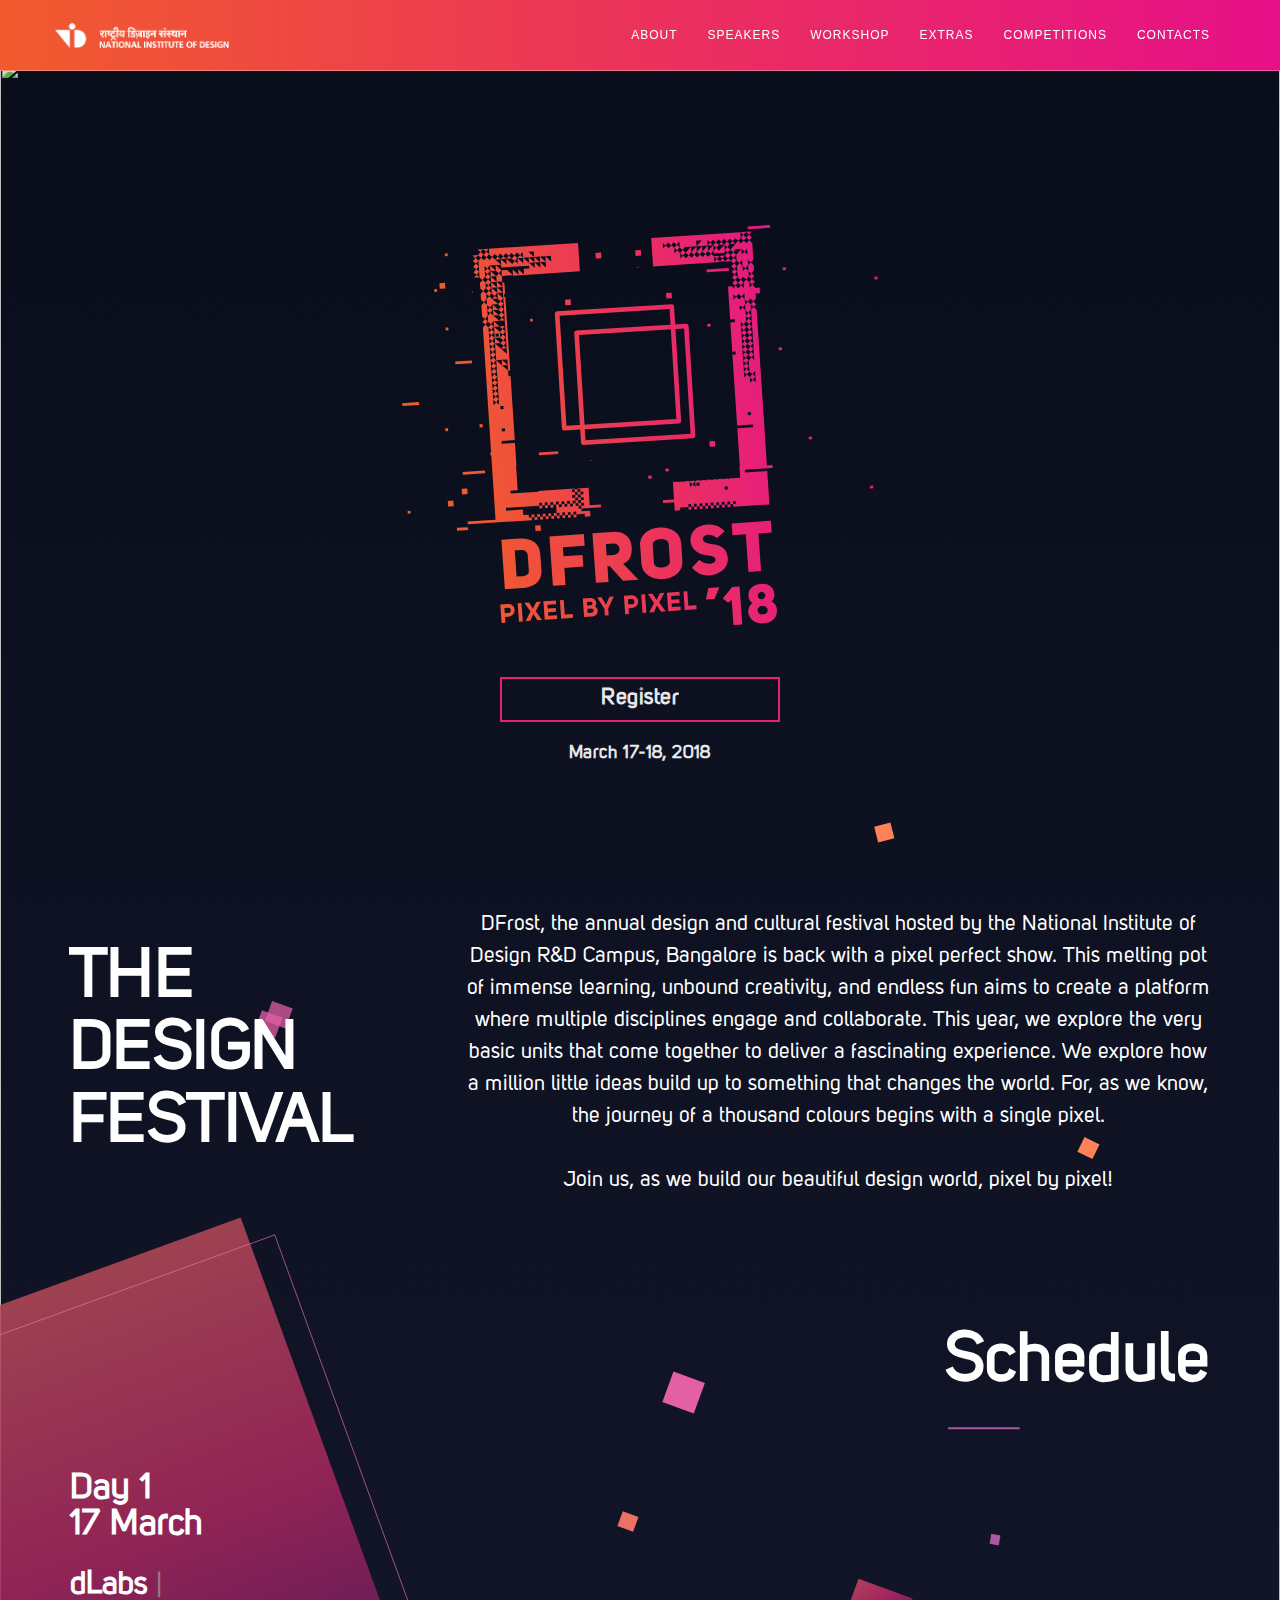
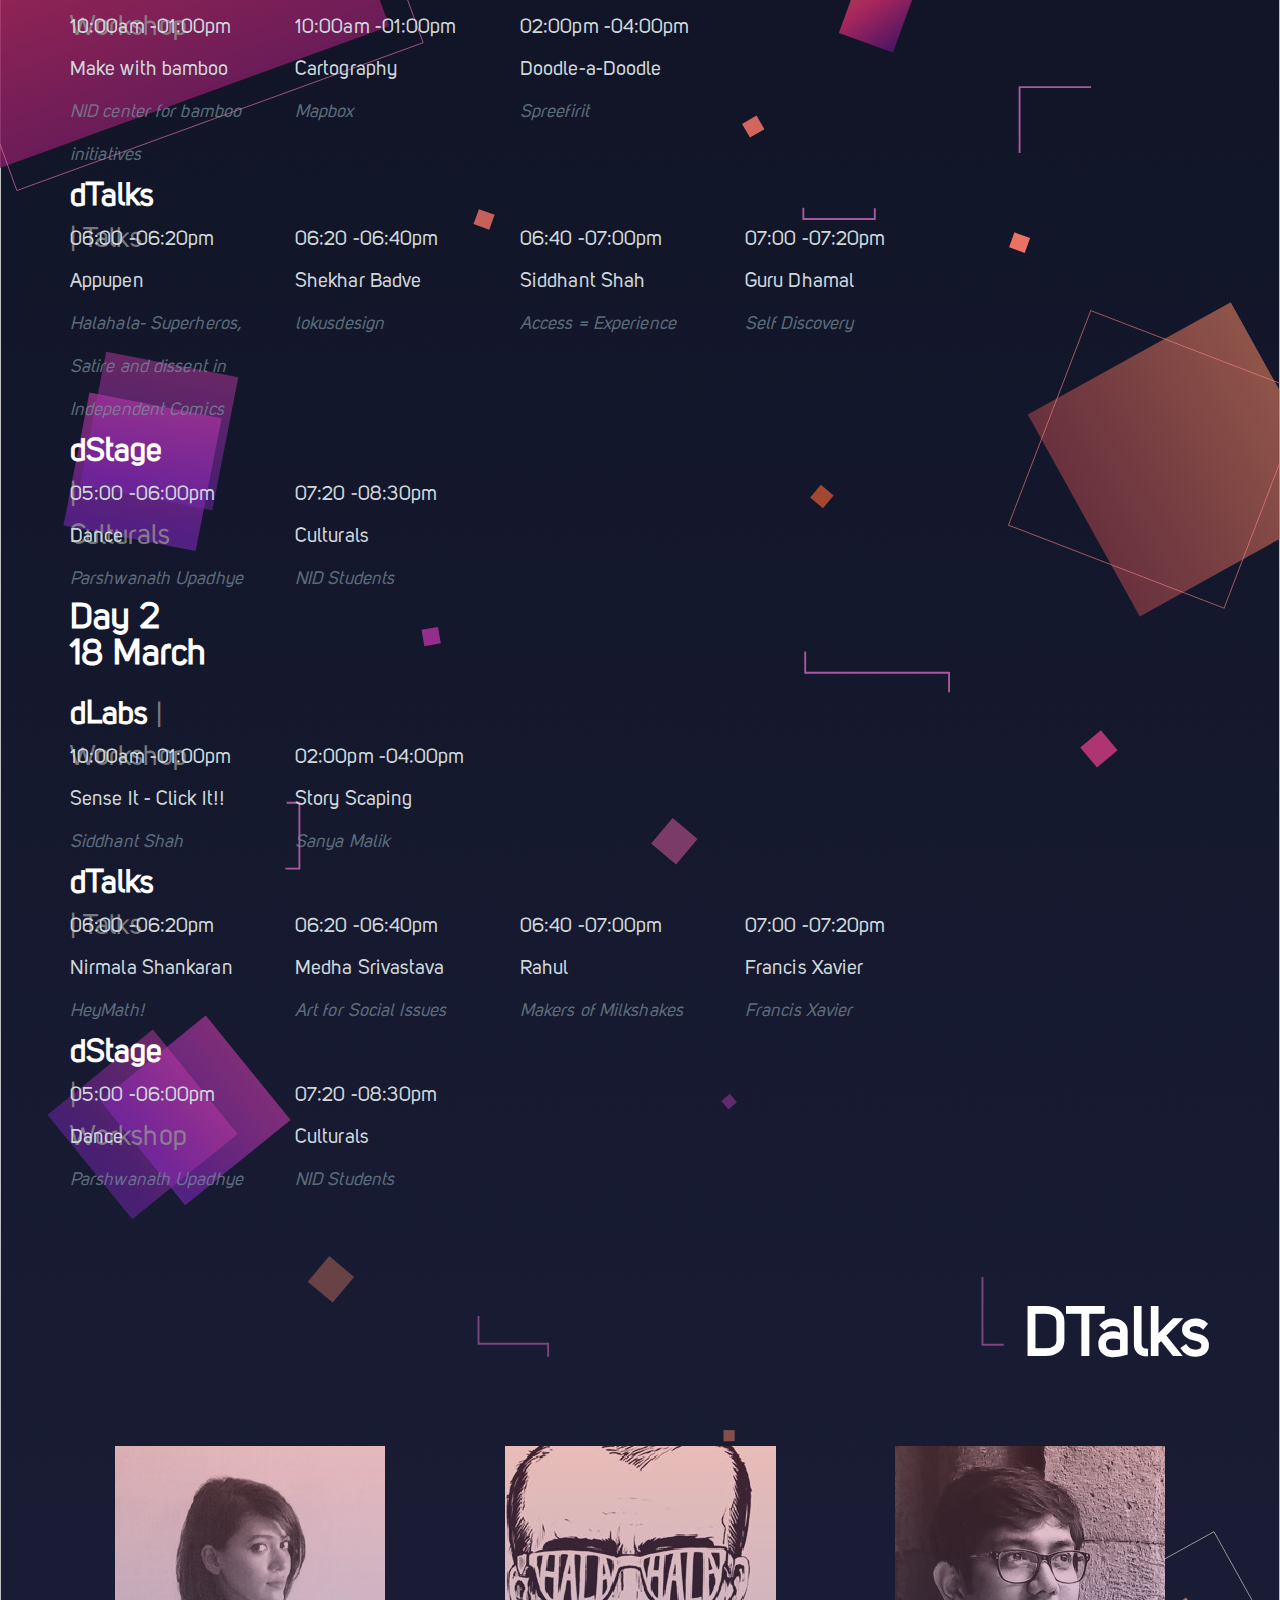
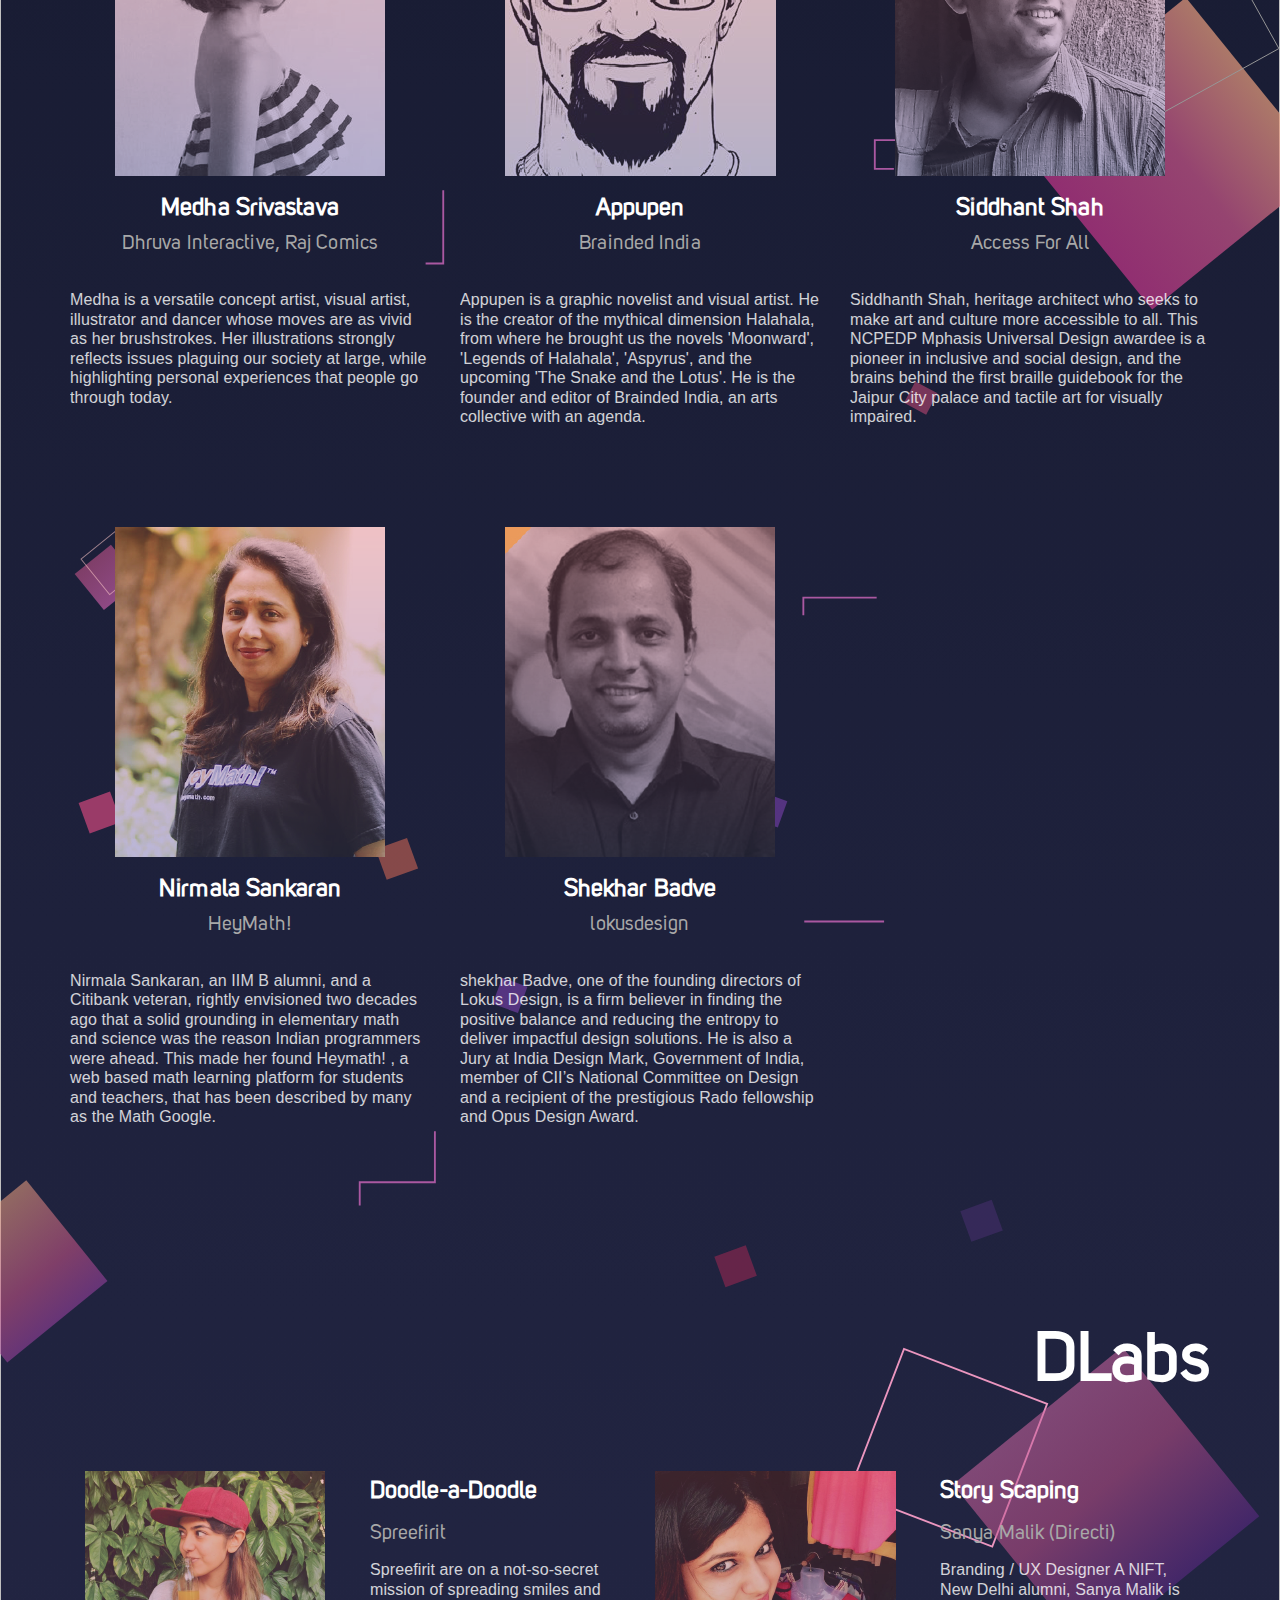
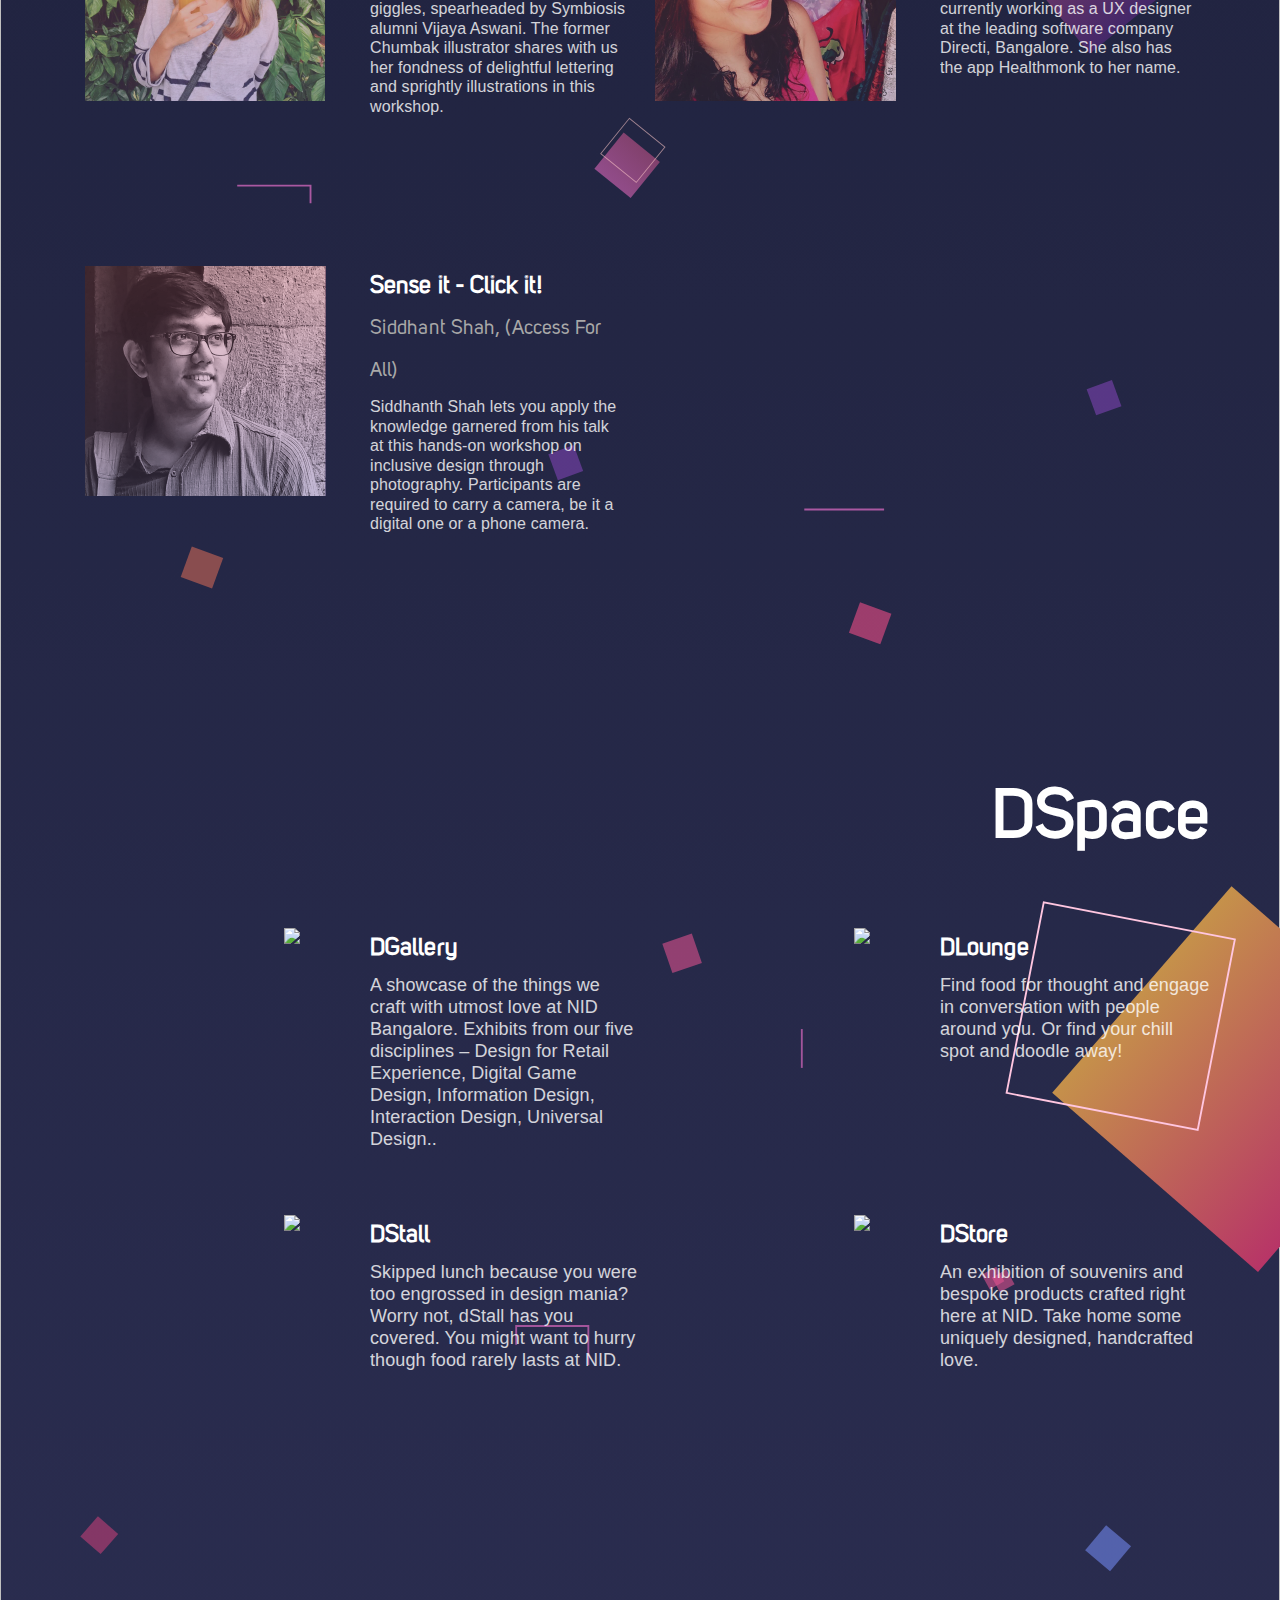
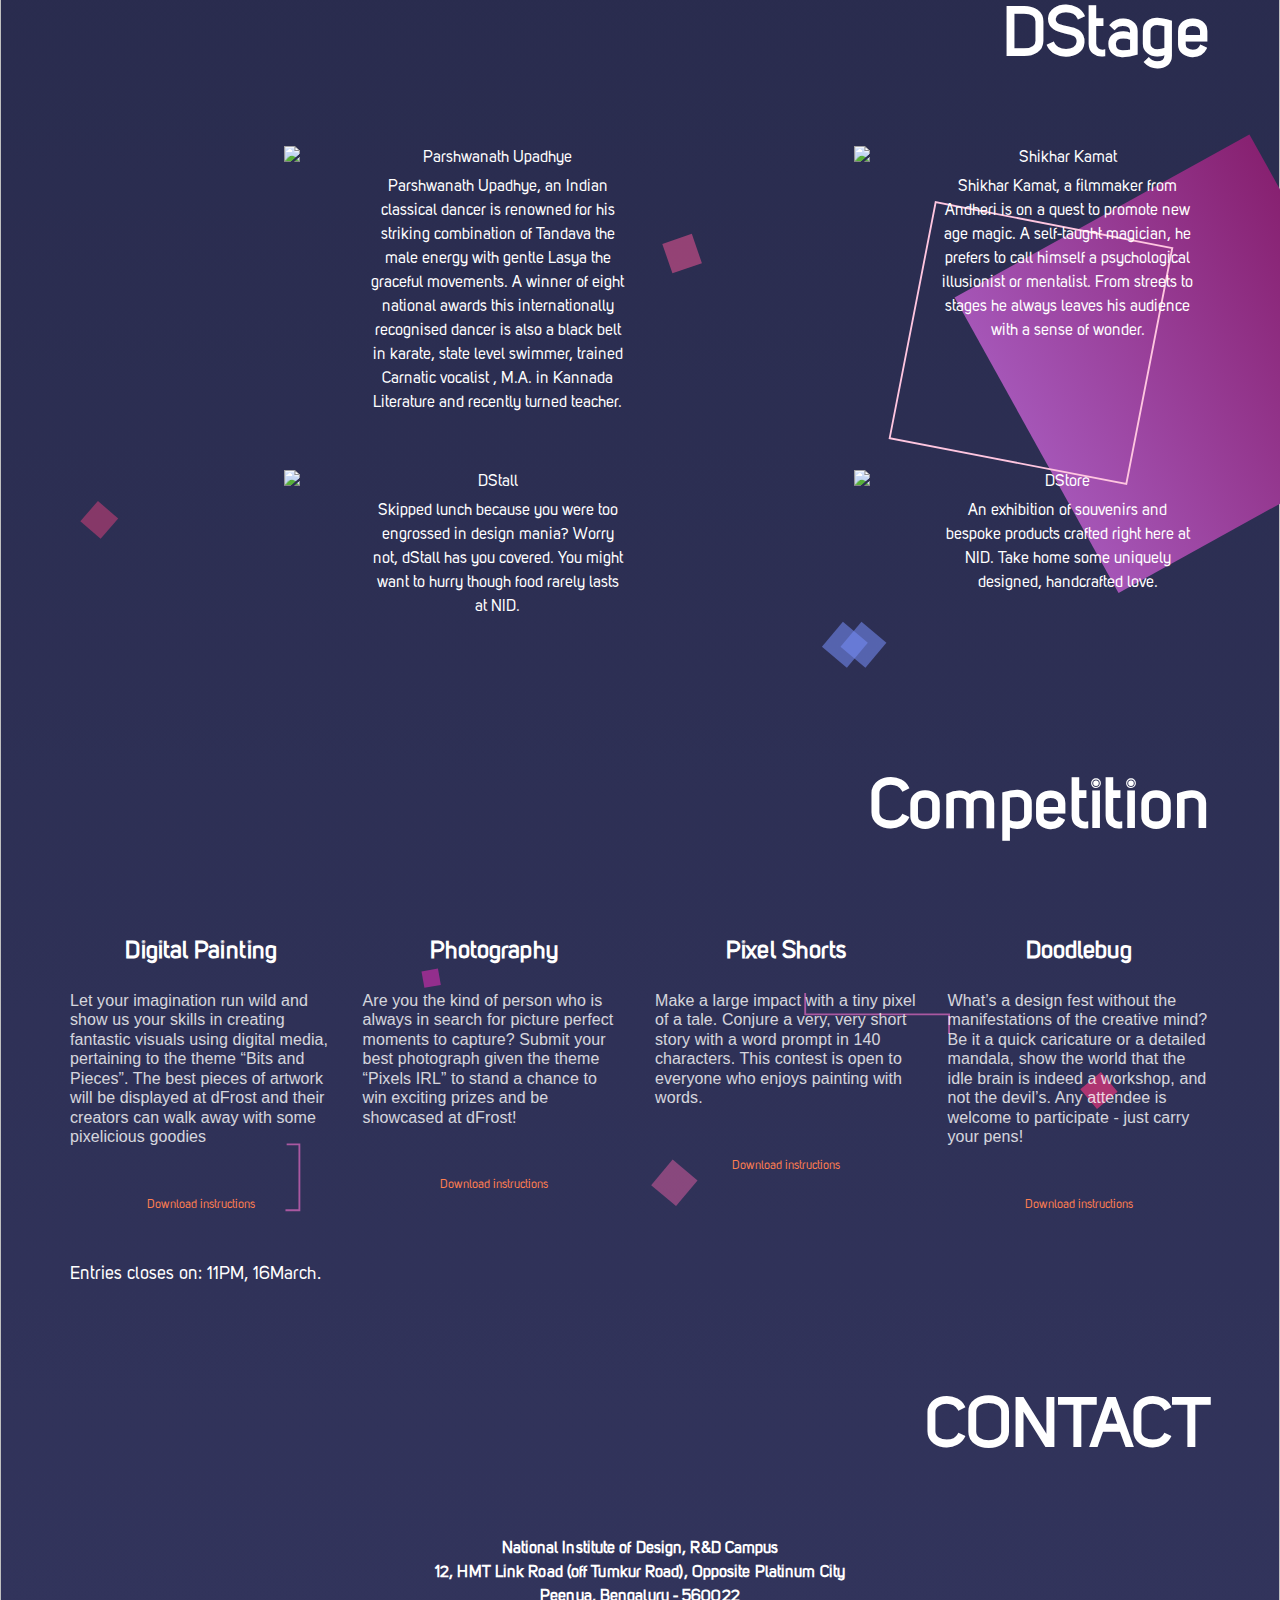
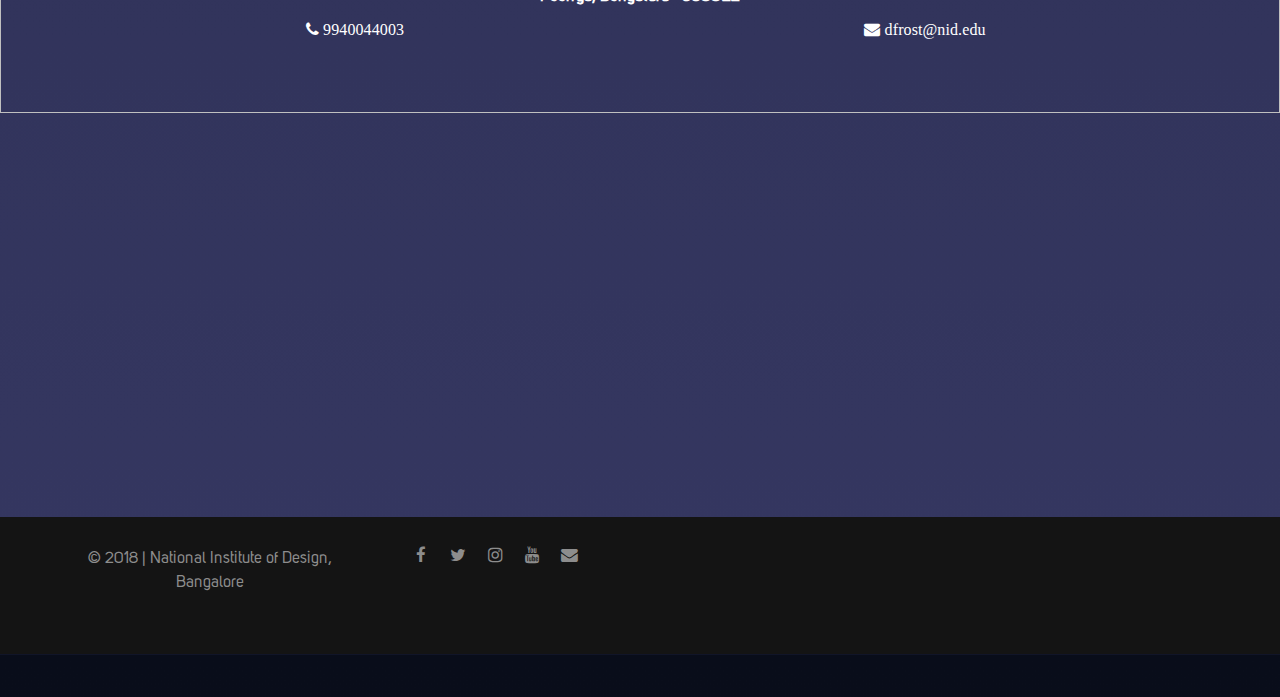
==== index.html @ 47da0a33 "chanch-6:39" ====
<!DOCTYPE html>
<html lang="en">
<head>
    <link rel="icon" type="image/ico" href="img/logo/favicon_dfrost.png">
  <title>NID Dfrost | March 17-18, 2018</title>
  <meta charset="utf-8">
  <meta name="viewport" content="width=device-width, initial-scale=1">
  <link rel="stylesheet" href="https://maxcdn.bootstrapcdn.com/bootstrap/3.3.7/css/bootstrap.min.css">
  <link rel="stylesheet" href="https://cdnjs.cloudflare.com/ajax/libs/font-awesome/4.7.0/css/font-awesome.min.css">
  <link href='https://api.tiles.mapbox.com/mapbox-gl-js/v0.43.0/mapbox-gl.css' rel='stylesheet' />
  
  <link href="css/main.css" rel="stylesheet">
	

</head>

<body id="page-top">
    
    
<img src="img/logo/bg_grid.png" class="bg-grid" >
    <img src="img/logo/bg-elements.svg" class="bg-elements" >

<nav id="mainNav" class="navbar navbar-default navbar-fixed-top navbar-shrink">
        <div class="container">
            <!-- Brand and toggle get grouped for better mobile display -->
            <div class="navbar-header page-scroll">
                <button type="button" class="navbar-toggle" data-toggle="collapse" data-target="#bs-example-navbar-collapse-1">
                    <span class="sr-only">Toggle navigation</span>
                    <span class="icon-bar"></span>
                    <span class="icon-bar"></span>
                    <span class="icon-bar"></span>
                </button>
                <a class="navbar-brand page-scroll" href="#page-top"></a>
            </div>

            <!-- Collect the nav links, forms, and other content for toggling -->
            <div class="collapse navbar-collapse" id="bs-example-navbar-collapse-1">
                <ul class="nav navbar-nav navbar-right">
                    <li class="hidden active">
                        <a href="#page-top"></a>
                    </li>
                    <li class="">
                        <a class="page-scroll" href="#about">About</a>
                    </li>
                   <!--  <li class="">
                        <a class="page-scroll" href="#schedule">Schedule</a>
                    </li> -->
                    <li class="">
                        <a class="page-scroll" href="#dtalks">Speakers</a>
                    </li>
                    <li class="">
                        <a class="page-scroll" href="#dlabs">Workshop</a>
                    </li>
                    <li class="">
                        <a class="page-scroll" href="#dspace">Extras</a>
                    </li>
                    <li class="">
                        <a class="page-scroll" href="#extras">Competitions</a>
                    </li>
                    
                    <!-- <li class="">
                        <a class="page-scroll" href="#partners">Partners</a>
                    </li> -->
                    <li class="">
                        <a class="page-scroll" href="#contact">Contacts</a>
                    </li>
                    
                </ul>
            </div>
            <!-- /.navbar-collapse -->
        </div>
        <!-- /.container-fluid -->
    </nav>

<header class="masthead">
      <div class="intro-text">
        <div class="container">
          <div class="row">
            <div class="col-lg-12 col-md-4 col-sm-2 mx-auto">
                <br><br><br>
                <div class="dfrost-logo"></div>
            </div>

            <div class="col-md-4 col-md-offset-4 col-sm-4 col-sm-offset-4">
                <div align="center">
                    <br><br><br>
                        <button type="submit" target="blank" class="button_shape"  onClick="window.open('http://in.explara.com/e/dfrost-2018');"><span class="button_text">Register</span></button><br><br>
                <p class="event_date_address">March 17-18, 2018</p>
                </div>
            </div>

          </div>
        </div>
      </div>
    </header>

<section id="about" class="content-section text-center">
      <div class="container">
        <div class="row">
          <div class="col-lg-4 col-md-4 col-xs-12 text-center">
              <br><br><br><br><br><br><br><br><br><br>
            <p class="main-heading-left">THE DESIGN <br> FESTIVAL</p>
            </div>

              <!--<div class="col-lg-6 col-md-6 col-sm-4 text-center">-->
            <!--<div class="col-lg-4 col-md-4 col-xs-12 text-center">-->
            <div class="col-lg-8 col-xs-12">
            <div class="float-box-footer">
              <!--<p class="content">-->
                <p class="p4" ><br><br><br><br>DFrost, the annual design and cultural festival hosted by the National Institute of Design R&amp;D Campus, Bangalore is back with a pixel perfect show. This melting pot of immense learning, unbound creativity, and endless fun aims to create a platform where multiple disciplines engage and collaborate. This year, we explore the very basic units that come together to deliver a fascinating experience. We explore how a million little ideas build up to something that changes the world. For, as we know, the journey of a thousand colours begins with a single pixel.<br><br>Join us, as we build our beautiful design world, pixel by pixel!</p><br><br>
            </div>
            </div>
        </div>
      </div>
    </section>

<section id="schedule" class="content-section text-center" >
      <div class="container">
          <!--<p class="main-heading-right" align="right" style="margin-top:200px;">SCHEDULE</p>-->
        <div class="row" >    
            
          <div class="col-xs-12">
                <p class="main-heading-right">Schedule</p><br>
            </div>  
          
          <div class="col-lg-12 col-md-12 col-xs-12 text-center">
                            <!--DAY 1-->
              <p class="days">Day 1 <br>17 March </p><br>
              <div class="table-heading">dLabs<span class="table-side-heading"> | Workshop</span></div>
                 <div class="row margin-table-btm " style="position: relative" >
                     <div class="table-content col-sm-3" align ="left">10:00am -01:00pm<br>Make with bamboo<br><span class="light">NID center for bamboo initiatives</span></div>
           
                     <div class="table-content col-sm-3" align ="left">10:00am -01:00pm<br>Cartography<br><span class="light">Mapbox</span></div>
              
                     <div class="table-content col-sm-3" align ="left">02:00pm -04:00pm<br>Doodle-a-Doodle<br><span class="light">Spreefirit</span></div>
        
                     <div class="table-content col-sm-3" align ="left" style="display: none;">10:30 -11:00am<br>Make with bamboo<br>NID center for bamboo initiatives</div>
                  </div>
           

                  <div class="table-heading" >dTalks<span class="table-side-heading"> | Talks</span></div>
                  
                <div class="row margin-table-btm" style="position: relative" >
                     <div class="table-content col-sm-3" align ="left">06:00 -06:20pm<br>Appupen<br><span class="light">Halahala- Superheros, Satire and dissent in Independent Comics</span></div>
                 
                     <div class="table-content col-sm-3" align ="left">06:20 -06:40pm<br>Shekhar Badve<br><span class="light">lokusdesign</span></div>
                    
                     <div class="table-content col-sm-3" align ="left">06:40 -07:00pm<br>Siddhant Shah<br><span class="light">Access = Experience</span></div>
                 
                     <div class="table-content col-sm-3" align ="left">07:00 -07:20pm<br>Guru Dhamal<br><span class="light">Self Discovery</span></div>
                  </div>
	
        
				 
                   <div class="table-heading" >dStage<span class="table-side-heading"> | Culturals</span></div >
                   
                  <div class="row margin-table-btm" style="position: relative" >
                     <div class="table-content col-sm-3" align ="left">05:00 -06:00pm<br>Dance<br><span class="light">Parshwanath Upadhye</span></div>
                   
                     <div class="table-content col-sm-3" align ="left">07:20 -08:30pm<br>Culturals<br><span class="light">NID Students</span></div>
                 
                  </div>
               
              <!--DAY 2-->

              <p class="days">Day 2 <br>18 March </p><br>
              <div class="table-heading margin-table-btm">dLabs<span class="table-side-heading"> | Workshop</span></div>
                 <div class="row" style="position: relative" >
                     <div class="table-content col-sm-3" align ="left">10:00am -01:00pm<br>Sense It - Click It!!<br><span class="light">Siddhant Shah</span></div>
           
                     <div class="table-content col-sm-3" align ="left">02:00pm -04:00pm<br>Story Scaping<br><span class="light">Sanya Malik</span></div>
              
                     <div class="table-content col-sm-3" align ="left" style="display: none;">02:00pm -04:00pm<br>Doodle-a-Doodle<br><span class="light">Spreefirit</span></div>
        
                     <div class="table-content col-sm-3" align ="left" style="display: none;">10:30 -11:00am<br>Make with bamboo<br><span class="light">NID center for bamboo initiatives</span></div>
                  </div>
           

                  <div class="table-heading" >dTalks<span class="table-side-heading"> | Talks</span></div>
                  
                <div class="row margin-table-btm" style="position: relative" >
                     <div class="table-content col-sm-3" align ="left">06:00 -06:20pm<br>Nirmala Shankaran<br><span class="light">HeyMath!</span></div>
                   
                     <div class="table-content col-sm-3" align ="left">06:20 -06:40pm<br>Medha Srivastava<br><span class="light">Art for Social Issues</span></div>
                 
                     <div class="table-content col-sm-3" align ="left">06:40 -07:00pm<br>Rahul<br><span class="light">Makers of Milkshakes</span></div>
                  
                     <div class="table-content col-sm-3" align ="left">07:00 -07:20pm<br>Francis Xavier<br><span class="light">Francis Xavier</span></div>
                  </div>
  
        
         
                   <div class="table-heading" >dStage<span class="table-side-heading"> | Workshop</span></div >
                   
                <div class="row margin-table-btm" style="position: relative" >
                     <div class="table-content col-sm-3" align ="left">05:00 -06:00pm<br>Dance<br><span class="light">Parshwanath Upadhye</span></div>
                   
                     <div class="table-content col-sm-3" align ="left">07:20 -08:30pm<br>Culturals<br><span class="light">NID Students</span></div>
                 
                  </div>
                <!--<p class="days">Day 2 <br>18 March </p>
                  <br>
                  <p class="table-heading" align ="left">dLabs<span class="table-side-heading">|Workshop</span></p>
                  <table  class="table" cellspacing="0" width="90%">
                    <tr>
                         <td class="table-content" align ="left">10:30 -11:00am<br>Make with bamboo<br>NID center for bamboo initiatives</td>
                         <td> &nbsp&nbsp&nbsp&nbsp&nbsp&nbsp&nbsp&nbsp&nbsp&nbsp&nbsp</td>
                         <td class="table-content" align ="left">10:30 -11:00am<br>Make with bamboo<br>NID center for bamboo initiatives</td>
                         <td> &nbsp&nbsp&nbsp&nbsp&nbsp&nbsp&nbsp&nbsp&nbsp&nbsp&nbsp</td>
                         <td class="table-content" align ="left">10:30 -11:00am<br>Make with bamboo<br>NID center for bamboo initiatives</td>
                          <td> &nbsp&nbsp&nbsp&nbsp&nbsp&nbsp&nbsp&nbsp&nbsp&nbsp&nbsp</td>
                          <td class="table-content" align ="left">10:30 -11:00am<br>Make with bamboo<br>NID center for bamboo initiatives</td>
                      </tr>
                      </table><br><br>

                      <p class="table-heading" align ="left">dTalks<span class="table-side-heading">|Workshop</span></p>
                      <table cellspacing="0" width="90%">
                        <tr>
                          <td class="table-content" align ="left">10:30 -11:00am<br>Make with bamboo<br>NID center for bamboo initiatives</td>
                          <td> &nbsp&nbsp&nbsp&nbsp&nbsp&nbsp&nbsp&nbsp&nbsp&nbsp&nbsp&nbsp&nbsp&nbsp&nbsp&nbsp</td>
                          <td class="table-content" align ="left">10:30 -11:00am<br>Make with bamboo<br>NID center for bamboo initiatives</td>
                          <td> &nbsp&nbsp&nbsp&nbsp&nbsp&nbsp&nbsp&nbsp&nbsp&nbsp&nbsp&nbsp&nbsp&nbsp&nbsp&nbsp</td>
                          <td class="table-content" align ="left">10:30 -11:00am<br>Make with bamboo<br>NID center for bamboo initiatives</td>
                           <td> &nbsp&nbsp&nbsp&nbsp&nbsp&nbsp&nbsp&nbsp&nbsp&nbsp&nbsp&nbsp&nbsp&nbsp&nbsp&nbsp</td>
                           <td class="table-content" align ="left">10:30 -11:00am<br>Make with bamboo<br>NID center for bamboo initiatives</td>
                          </tr>
                      </table><br><br>

                       <p class="table-heading" align ="left">dStage<span class="table-side-heading">|Workshop</span></p>
                       <table cellspacing="0" width="90%">
                         <tr>
                           <td class="table-content" align ="left">10:30 -11:00am<br>Make with bamboo<br>NID center for bamboo initiatives</td>
                           <td> &nbsp&nbsp&nbsp&nbsp&nbsp&nbsp&nbsp&nbsp&nbsp&nbsp&nbsp&nbsp&nbsp&nbsp&nbsp&nbsp</td>
                           <td class="table-content" align ="left">10:30 -11:00am<br>Make with bamboo<br>NID center for bamboo initiatives</td>
                           <td> &nbsp&nbsp&nbsp&nbsp&nbsp&nbsp&nbsp&nbsp&nbsp&nbsp&nbsp&nbsp&nbsp&nbsp&nbsp&nbsp</td>
                           <td class="table-content" align ="left">10:30 -11:00am<br>Make with bamboo<br>NID center for bamboo initiatives</td>
                            <td> &nbsp&nbsp&nbsp&nbsp&nbsp&nbsp&nbsp&nbsp&nbsp&nbsp&nbsp&nbsp&nbsp&nbsp&nbsp&nbsp</td>
                            <td class="table-content" align ="left">10:30 -11:00am<br>Make with bamboo<br>NID center for bamboo initiatives</td>
                           </tr>
                        </table><br><br><br><br>-->
            </div>
        </div>
      </div>
    </section>
    
<section id="dtalks" class="content-section text-center">
      <div class="container">
          <!--<p class="main-heading-right"style="margin-top:200px;">DTalks</p><br>-->
          <!--<div class="Rectangle-4-Copy-12" ></div>-->
        <div class="row">            
            <div class="col-xs-12">
                <p class="main-heading-right">DTalks</p><br>
            </div>
             
          
          <div class="col-lg-4 col-xs-12 margin-btm" align="text-center" >
              <img src="img/speakers/dtalks-2.png" class="img-rect">
              <p class="title">Medha Srivastava</p>
              <p class="sub-title">Dhruva Interactive, Raj Comics</p>
              <p class="table-content">Medha is a versatile concept artist, visual artist, illustrator and dancer whose moves are as vivid as her brushstrokes. Her illustrations strongly reflects issues plaguing our society at large, while highlighting personal experiences that people go through today. </p>              
          </div>
          <div class="col-lg-4 col-xs-12 margin-btm" align="text-center" >
              <img src="img/speakers/dtalks-3.png" class="img-rect">
              <p class="title">Appupen</p>
              <p class="sub-title">Brainded India</p>
              <p class="table-content">Appupen is a graphic novelist and visual artist. He is the creator of the mythical dimension Halahala, from where he brought us the novels 'Moonward', 'Legends of Halahala', 'Aspyrus', and the upcoming  'The Snake and the Lotus'. He is the founder and editor of Brainded India, an arts collective with an agenda.</p>              
          </div>
          <div class="col-lg-4 col-xs-12 margin-btm" align="text-center" >
              <img src="img/speakers/dtalks-4.png" class="img-rect">
              <p class="title">Siddhant Shah</p>
              <p class="sub-title">Access For All</p>
              <p class="table-content">Siddhanth Shah, heritage architect who seeks to make art and culture more accessible to all. This NCPEDP Mphasis Universal Design awardee is a pioneer in inclusive and social design, and the brains behind the first braille guidebook for the Jaipur City palace and tactile art for visually impaired.
          </p>              
          </div>
          <div class="col-lg-4 col-xs-12 margin-btm" align="text-center">
              <img src="img/speakers/dtalks-5.png" class="img-rect">
              <p class="title">Nirmala Sankaran</p>
              <p class="sub-title">HeyMath!</p>
              <p class="table-content">Nirmala Sankaran, an IIM B alumni, and a Citibank veteran, rightly envisioned two decades  ago that a solid grounding in elementary math and science was the reason Indian programmers were ahead. This made her found Heymath! , a web based math learning platform for students and teachers, that has been described by many as the Math Google.</p>              
          </div>
          <div class="col-lg-4 col-xs-12 margin-btm" align="text-center">
              <img src="img/speakers/dtalks-6.png" class="img-rect">
              <p class="title">Shekhar Badve</p>
              <p class="sub-title">lokusdesign</p>
              <p class="table-content">shekhar Badve, one of the founding directors of Lokus Design, is a firm believer in finding the positive balance and reducing the entropy to deliver impactful design solutions. He is also a Jury at India Design Mark, Government of India, member of CII’s National Committee on Design and a recipient of the prestigious Rado fellowship and Opus Design Award.</p>              
          </div>
          </div> 
      </div>
    </section>

    
<section id="dlabs" class="content-section text-center">
      <div class="container">
          <!--<p class="main-heading-right" style="margin-top:200px;">DLabs</p><br>   -->
          <!--<div class="Rectangle-4-Copy-12"></div>-->
<div class="row" align="right" >
    <div class="col-xs-12">
                <p class="main-heading-right">DLabs</p><br>
            </div>
            <div class="col-lg-12 col-xs-12 margin-btm" align="text-center" style="margin-bottom: 50px;">         
				<div class="col-lg-3 col-sm-6 col-xs-12" >
					 
					<img src="img/dlabs/dlabs-1.png" align="center" style="margin-right:40px;" class="img-rect">
					
				</div>
				<div class="col-lg-3 col-sm-6 col-xs-12" align="center" >
					<p class="title">Doodle-a-Doodle</p>
					  <p class="sub-title">Spreefirit</p>
					  <p class="table-content" >Spreefirit are on a not-so-secret mission of spreading smiles and giggles, spearheaded by Symbiosis alumni Vijaya Aswani. The former Chumbak illustrator shares with us her fondness of delightful lettering and sprightly illustrations in this workshop.</p>
				</div> 
				<div class="col-lg-3 col-sm-6 col-xs-12" >
					 
					<img src="img/dlabs/dlabs-2.png" align="center" style="margin-right:40px;" class="img-rect">
					
				</div>
				<div class="col-lg-3 col-sm-6 col-xs-12" align="center" >
					<p class="title">Story Scaping</p>
					  <p class="sub-title">Sanya Malik (Directi)</p>
					  <p class="table-content">Branding / UX Designer
			A NIFT, New Delhi alumni, Sanya Malik is currently working as a UX designer at the leading software company Directi, Bangalore. She also has the app Healthmonk to her name. </p>
				</div>
			</div>
    
      <div class="col-lg-12 col-xs-12 margin-btm" align="text-center" style="margin-bottom: 50px;"> 
			     <div class="col-lg-3 col-sm-6 col-xs-12"  >
                 
                <img src="img/dlabs/dlabs-3.png" align="center" class="img-rect" style="margin-right:40px;">
                
            </div>
            <div class="col-lg-3 col-sm-6 col-xs-12" align="center">
                <p class="title">Sense it - Click it!</p>
                  <p class="sub-title">Siddhant Shah, (Access For All)</p>
                  <p class="table-content">Siddhanth Shah lets you apply the knowledge garnered from his talk at this hands-on workshop on inclusive design through photography. Participants are required to carry a camera, be it a digital one or a phone camera.</p>
            </div>
    
            <!-- <div class="col-lg-3 col-sm-6 col-xs-12"  >
                 
                <img src="img/dlabs/one.jpeg" align="center" class="img-rect" style="margin-right:40px;">
                
            </div>
            <div class="col-lg-3 col-sm-6 col-xs-12" align="center">
                <p class="title">Photography</p>
                  <p class="sub-title">Siddhant Shah, (Access For All)</p>
                  <p class="table-content">Siddhanth Shah lets you apply the knowledge garnered from his talk at this hands-on workshop on inclusive design through photography. Participants are required to carry a camera, be it a digital one or a phone camera.</p>
            </div>
            </div> -->
          </div>
          </div>
    </div>
</section>
    
    
<section id="dspace" class="content-section text-center">
      <div class="container">
          <!--<p class="main-heading-right" style="margin-top:200px;">DLabs</p><br>   -->
          <!--<div class="Rectangle-4-Copy-12"></div>-->
<div class="row" align="right" >
    <div class="col-xs-12">
                <p class="main-heading-right">DSpace</p><br>
            </div>
            <div class="col-lg-12 col-xs-12 margin-btm" align="text-center">         
				<div class="col-lg-3 col-sm-6 col-xs-12" >
					 
					<img src="img/dspace/dspace-03.png" align="center" style="margin-right:40px;" class="img-rect">
					
				</div>
				<div class="col-lg-3 col-sm-6 col-xs-12" align="center" >
					<p class="title">DGallery</p>
					  <p class="table-content" >A showcase of the things we craft with utmost love at NID Bangalore. Exhibits from our five disciplines – Design for Retail Experience, Digital Game Design, Information Design, Interaction Design, Universal Design..</p>
				</div> 
				<div class="col-lg-3 col-sm-6 col-xs-12">
					 
					<img src="img/dspace/dspace-04.png" align="center" style="margin-right:40px;" class="img-rect">
					
				</div>
				<div class="col-lg-3 col-sm-6 col-xs-12" align="center">
					<p class="title">DLounge</p>
					  <p class="table-content"> Find food for thought and engage in conversation with people around you. Or find your chill spot and doodle away!</p>
				</div>
			</div>
    
      <div class="col-lg-12 col-xs-12 margin-btm" align="text-center" > 
			     <div class="col-lg-3 col-sm-6 col-xs-12" >
                 
                <img src="img/dspace/dspace-01.png" align="center" class="img-rect" style="margin-right:40px;">
                
            </div>
            <div class="col-lg-3 col-sm-6 col-xs-12" align="center">
                <p class="title">DStall</p>
                  <p class="table-content">Skipped lunch because you were too engrossed in design mania? Worry not, dStall has you covered. You might want to hurry though food rarely lasts at NID.</p>
            </div>
    
            <div class="col-lg-3 col-sm-6 col-xs-12" align="text-left" >
                 
                <img src="img/dspace/dspace-02.png" align="center" class="img-rect" style="margin-right:40px;">
                
            </div>
            <div class="col-lg-3 col-sm-6 col-xs-12" align="center">
                <p class="title">DStore</p>

                  <p class="table-content">An exhibition of souvenirs and bespoke products crafted right here at NID. Take home some uniquely designed, handcrafted love.</p>
            </div>
            </div>
          </div>
    </div>
</section>    
    
<section id="dstage" class="content-section text-center">
      <div class="container">
          <!--<p class="main-heading-right" style="margin-top:200px;">DLabs</p><br>   -->
          <!--<div class="Rectangle-4-Copy-12"></div>-->
<div class="row" align="right" >
    <div class="col-xs-12">
                <p class="main-heading-right">DStage</p><br>
            </div>
            <div class="col-lg-12 col-xs-12 margin-btm" align="text-center">         
				<div class="col-lg-3 col-sm-6 col-xs-12" >
					 
					<img src="img/dspace/dspace-03.png" align="center" style="margin-right:40px;" class="img-rect">
					
				</div>
				<div class="col-lg-3 col-sm-6 col-xs-12" align="center" >
					<p class="title">Parshwanath Upadhye</p>
					  <p class="table-content" >Parshwanath Upadhye, an Indian classical dancer is renowned for his striking combination of Tandava the male energy with gentle Lasya the graceful movements.  A winner of eight national awards this internationally recognised dancer is also a black belt in karate, state level swimmer, trained Carnatic vocalist , M.A. in Kannada Literature and recently turned teacher.</p>
				</div> 
				<div class="col-lg-3 col-sm-6 col-xs-12">
					 
					<img src="img/dspace/dspace-04.png" align="center" style="margin-right:40px;" class="img-rect">
					
				</div>
				<div class="col-lg-3 col-sm-6 col-xs-12" align="center">
					<p class="title">Shikhar Kamat</p>
					  <p class="table-content"> Shikhar Kamat, a filmmaker from Andheri is on a quest to promote new age magic. A self-taught magician, he prefers to call himself a psychological illusionist or mentalist. From streets to stages he always leaves his audience with a sense of wonder.</p>
				</div>
			</div>
    
      <div class="col-lg-12 col-xs-12 margin-btm" align="text-center" > 
			     <div class="col-lg-3 col-sm-6 col-xs-12" >
                 
                <img src="img/dspace/dspace-01.png" align="center" class="img-rect" style="margin-right:40px;">
                
            </div>
            <div class="col-lg-3 col-sm-6 col-xs-12" align="center">
                <p class="title">DStall</p>
                  <p class="table-content">Skipped lunch because you were too engrossed in design mania? Worry not, dStall has you covered. You might want to hurry though food rarely lasts at NID.</p>
            </div>
    
            <div class="col-lg-3 col-sm-6 col-xs-12" align="text-left" >
                 
                <img src="img/dspace/dspace-02.png" align="center" class="img-rect" style="margin-right:40px;">
                
            </div>
            <div class="col-lg-3 col-sm-6 col-xs-12" align="center">
                <p class="title">DStore</p>

                  <p class="table-content">An exhibition of souvenirs and bespoke products crafted right here at NID. Take home some uniquely designed, handcrafted love.</p>
            </div>
            </div>
          </div>
    </div>
</section>    
    
<section id="extras" class="content-section text-center">
      <div class="container">
          <!-- <p class="main-heading" align="right" style="margin-top:150px;">COMPETITION</p><br>-->
        <div class="row">
           <div class="col-xs-12">
                <p class="main-heading-right" >Competition</p><br>
            </div>
         <!-- <div class="col-lg-12 col-xs-12 text-center" >-->
              
          <div class="col-lg-3 col-xs-12" align="text-center" >
              <!-- <img src="img/speakers/s1.jpg" class="img-rect"> -->
              <p class="title">Digital Painting</p>
              <p class="sub-title"></p>
              <p class="table-content" >Let your imagination run wild and show us your skills in creating fantastic visuals using digital media, pertaining to the theme “Bits and Pieces”. The best pieces of artwork will be displayed at dFrost and their creators can walk away with some pixelicious goodies</p><a href="img/DigitalPainting.pdf" target="_blank" style="color: rgb(255,127,80)"> Download instructions</a>      
          </div>
          <div class="col-lg-3 col-xs-12" align="text-center">
              <!-- <img src="img/speakers/s1.jpg" class="img-rect"> -->
              <p class="title">Photography</p>
              <p class="sub-title"></p>
              <p class="table-content">Are you the kind of person who is always in search for picture perfect moments to capture? Submit your best photograph given the theme “Pixels IRL” to stand a chance to win exciting prizes and be showcased at dFrost!</p>
              <a href="img/Photography.pdf" target="_blank" style="color: rgb(255,127,80)"> Download instructions</a>               
          </div>
          <div class="col-lg-3 col-xs-12" align="text-center">
              <!-- <img src="img/speakers/s1.jpg" class="img-rect"> -->
              <p class="title">Pixel Shorts</p>
              <p class="sub-title"></p>
              <p class="table-content">Make a large impact with a tiny pixel of a tale. Conjure a very, very short story with a word prompt in 140 characters. This contest is open to everyone who enjoys painting with words.</p> 
              <a href="img/PixelShorts.pdf" target="_blank" style="color: rgb(255,127,80)"> Download instructions</a>
                           
          </div>
		  <div class="col-lg-3 col-xs-12" align="text-center">
              <!-- <img src="img/speakers/s1.jpg" class="img-rect"> -->
              <p class="title">Doodlebug</p>
              <p class="sub-title"></p>
              <p class="table-content">What’s a design fest without the manifestations of the creative mind? Be it a quick caricature or a detailed mandala, show the world that the idle brain is indeed a workshop, and not the devil’s. Any attendee is welcome to participate - just carry your pens!</p>
              <a href="img/Doodlebug.pdf" target="_blank" style="color: rgb(255,127,80)"> Download instructions</a> 
                            
          </div>
             
                
          <!--</div>-->
        </div>
		      <p align="left" style=" margin-top:20px; font-size:18px;" >
            <br/> Entries closes on: 11PM, 16March.</p>
      </div>
    </section>

    
<!--<section id="partners" class="content-section text-center">
      <div class="container">
        <div class="row">
            <p class="main-heading-small">PARTNERS</p><br>
          <div class="col-lg-12 text-center">
              <p class="intro-text">some text</p>
              <br>
               <h4 align="center"> Associate Sponsor<br> <img src="img/sponsors/sp-hp.jpg" style="width:200px;height:200px;" align="center"></h4>
          </div>
            
          <div class="col-lg-4 text-center">
              <h3>dGallery Sponsor</h3>
              <img src="img/sponsors/sp-wacom.png" style="width:128px;height:128px;">
          </div>
            
          <div class="col-lg-4 text-center">
              <h3>dTalks Sponsor</h3>
              <img src="img/sponsors/sp-mapbox.png" style="width:128px;height:128px;">
          </div>
            
          <div class="col-lg-4 text-center">
              <h3>dLabs Sponsor</h3>
              <img src="img/sponsors/sp-thyrocare.png" style="width:128px;height:128px;">
          </div>
            
        </div>
      </div>
    </section> 
             -->


<section id="contact" class="content-section text-center">
      <div class="container">
        <div class="row">
            <div class="col-xs-12">
                    <p class="main-heading-right" >CONTACT</p><br>
             </div>
            <div class="col-lg-12">
				    <span class="college"><p>
                National Institute of Design, R&amp;D Campus</span><br>
                <span class="sub-title">12, HMT Link Road (off Tumkur Road),
                Opposite Platinum City<br/>
                Peenya, Bengaluru - 560022</span><br/>
                <span class="col-lg-6" style="padding: 10px;"><i class="fa fa-phone"> 9940044003</i></span><span class="col-lg-6" style="padding: 10px;"><i class="fa fa-envelope"> dfrost@nid.edu</i></span>
                
            </p>
          </div>
          
        </div>
      </div>
    </section>
    <div id="map" class="col-lg-12 map"> </div>
	
    
	<footer id="main_footer" class="main_footer">
    	<div class="footer_content">
		    <p>&copy; 2018 | National Institute of Design, Bangalore</p> 
		</div>
		<div col-lg-4 col-lg-offset-4 class="social_wrap">
   			<ul class="footer_social_list">
	            <li>
	            	<a href="https://www.facebook.com/dfrostNID/" target="_blank">
	             	<i class="fa fa-facebook"></i>
	            	</a>
	            </li>
	            <li>
	            	<a href="https://twitter.com/dFrostNID" target="_blank">
	              	<i class="fa fa-twitter"></i>
	            	</a>
	            </li>
	            <li>
	            	<a href="https://www.instagram.com/dfrostnid/" target="_blank">
	              	<i class="fa fa-instagram"></i>
	            	</a>
	            </li>
	            <li>
	            	<a href="https://www.youtube.com/user/DfrostNID" target="_blank">
	              	<i class="fa fa-youtube"></i>
	            	</a>
	            </li>
	            <li>
	            	<a href="mailto:dfrost@nid.edu" target="_blank">
	              	<i class="fa fa-envelope"></i>
	            	</a>
	            </li>
              <!-- <li><span class="ph">9940044003</span></li> -->
	         </ul>
	    </div>
	</footer>
	<!-- <script>
    
		const colors = ["#3CC157", "#2AA7FF", "#FF7F50", "#FCBC0F", "#F85F36"];

	const numBalls = 100;
	const balls = [];

	for (let i = 0; i < numBalls; i++) {
	  let ball = document.createElement("div");
	  ball.classList.add("ball");
	  ball.style.background = colors[Math.floor(Math.random() * colors.length)];
	  ball.style.left = `${Math.floor(Math.random() * 100)}vw`;
	  ball.style.top = `${Math.floor(Math.random() * 100)}vh`;
	  ball.style.transform = `scale(${Math.random()})`;
	  ball.style.width = `${Math.random()}em`;
	  ball.style.height = `${Math.random()/3}em`;
	  /*ball.style.height = ball.style.width;*/

	  balls.push(ball);
	  document.body.append(ball);
	}

	// Keyframes
		balls.forEach((el, i, ra) => {
		  let to = {
			x: Math.random() * (i % 2 === 0 ? -1 : 1),
			y: Math.random() * 0
		  };

		  let anim = el.animate(
			[
			  { transform: "translate(0, 0)" },
			  { transform: `translate(${to.x}rem, ${to.y}rem)` }
			],
			{
			  duration: (Math.random() + 1) * 50, // random duration
			  direction: "alternate",
			  fill: "both",
			  iterations: Infinity,
			  easing: "ease-in-out"
			}
		  );
		});
	</script> -->

	<!-- Bootstrap core JavaScript -->
		<script src="vendor/jquery/jquery.min.js"></script>
		<script src="vendor/bootstrap/js/bootstrap.bundle.min.js"></script>
		 <script src="https://ajax.googleapis.com/ajax/libs/jquery/3.3.1/jquery.min.js"></script>
	  <script src="https://maxcdn.bootstrapcdn.com/bootstrap/3.3.7/js/bootstrap.min.js"></script>
    <script src='https://api.tiles.mapbox.com/mapbox-gl-js/v0.43.0/mapbox-gl.js'></script>
		<!-- Plugin JavaScript -->
		<script src="vendor/jquery-easing/jquery.easing.min.js"></script>
	<script type="text/javascript" src="js/main.js"></script>
</body>
</html>
---- css/main.css ----
html {
  /*width: 100%;*/
    width:100%;
  /*height: 6800px;*/
    height: inherit;
}

body {
 font-family: Uni-Sans;
 font-size: 12px;
  position: relative;
  width: 100%;
  height: 100%;
  color: white;
            margin: 0;
            padding: 0;
  /*background-image: linear-gradient(to top, #353761, #090d1a);*/
    /*background-color: midnightblue;*/
    background: linear-gradient(to top, #353761, #090d1a);
    padding-top:60px;}

     fix padding under menu after resize 
    @media screen and (max-width: 767px) {
        body { padding-top: 60px; }
    }
    @media screen and (min-width:768px) and (max-width: 991px) {
        body { padding-top: 110px; }
    }
    @media screen and (min-width: 992px) {
        body { padding-top: 60px; }
    }
/*body .site_base{
    width: 1366px;
    height: 8448px;
    background-image: linear-gradient(to right, #353761, #090d1a);
}*/

@font-face
{
font-family: Uni-Sans;
src: url('../font/Uni-Sans-Regular.otf'),
url('../font/Uni-Sans-Regular.otf');
}

@font-face
{
font-family: Uni-Sans-Bold;
src: url('../font/Uni-Sans-Bold.otf'),
url('../font/Uni-Sans-Bold.otf');
}

@font-face
{
font-family: Uni-Sans-Heavy;
src: url('../font/Uni-Sans-Heavy.otf'),
url('../font/Uni-Sans-heavy.otf');
}

@font-face
{
font-family: Uni-Sans-Bold;
src: url('../font/Uni-Sans-Semi-Bold.otf'),
url('../font/Uni-Sans-Semi-Bold.otf');
}





h1,
h2,
h3,
h4,
h5,
h6 {
  font-weight: 700;
  margin: 0 0 35px;
  letter-spacing: 1px;
  text-transform: uppercase;
}

p {
  font-size: 16px;
  line-height: 1.5;
  margin: 0 0 5px 0;
}

.float-box-footer{display:inline-block;position:relative;height:37px;background-color:transparent;max-width: 860px;width: 100%;}

        .p4{font-size: 16pt; color: white; padding-left:5pt; left:0; top:7pt; font-family: Uni-Sans;position:relative;}

.bg-grid
	{
		position:absolute;
		z-index: -1;
        height: 100%;
        width:100%;
        background-repeat: no-repeat;
	}

.bg-elements
	{
		position:absolute;	
       top:8%;
		z-index: -1;
        height: 100%;
        width:100%;
        background-repeat: no-repeat;
	}

.dfrost-logo {
  /*width: 450px;*/
  height: 400px;
  margin-top: 10%;
  display: block;
  background: url('../img/logo/logo2.svg') center center no-repeat;
  background-size: contain;
  z-index: 1;
   
}

.nid-logo-img {
  height: 30px;
  width: 210px;
  display: inline-block;
  background: url('../img/logo/NID_white_logo.png') left no-repeat;
  background-size: auto 100%;
    margin-top : 5px;
}


.map {
      position: relative;
      height: 400px;
      width: 60%;
      margin-left: 20%;
    }

.margin-btm{
  padding-bottom: 50px !important;
}

.img-rect{
    width : 270 px;
    height: 233 px;
}

@media only screen and (max-width: 992px) {
    .nid-logo-img {
    margin-top: 11px;
    margin-left: 6px;    
    width: 40px;    
  }
  .map{
    height: 200px;
    width: 100%;
    margin-left: 0%;
  }
  .dfrost-logo{
    height: 250px;
  }
  .margin-btm{
  padding-bottom: 10px;
}
.img-rect{
    padding-bottom: 10px;
}
.bg-elements
  {
    top: 0%;
  }

}


.Rectangle-4-Copy-13 {
  width: 266px;
  height: 266px;
  transform: rotate(71deg);
  opacity: 0.7;
  background-image: linear-gradient(286deg, #fbc679, #ca5589 50%, #c12b8a);    
  overflow: hidden;
  box-shadow: 0 5px 15px 0px rgba(0,0,0,0.6);
  animation: float 6s ease-in-out infinite;
    
}

.Rectangle-4-Copy-12 {
  /*width: 266px;
  height: 266px;*/
  width: 370px;
  height: 370px;
  transform: rotate(71deg);
  opacity: 0.7;
  background-image: linear-gradient(286deg, #fbc679, #ca5589 50%, #c12b8a);
    
  overflow: hidden;
  box-shadow: 0 5px 15px 0px rgba(0,0,0,0.6);
  /*animation: float 6s ease-in-out infinite;*/
  z-index: -1;
  position: relative;
  top: -200px;
    
}


.main-heading{
    font-family: Uni-Sans;
  position: relative;
  text-align: right;
  width: 256px;
  height: 72px;
  color: white;
  background-color: transparent;
  font-size: 68px;
  font-weight: 900;
  font-style: normal;
  font-stretch: normal;
  line-height: 1.06;
  letter-spacing: 0.4px;
  color: #ffffff;
    
}

.main-heading-left{
    font-family: Uni-Sans;
  position: relative;
  text-align: left;
  width: 100%;
  height: 100%;
  color: white;
  background-color: transparent;
  font-size: 68px;
  font-weight: 900;
  font-style: normal;
  font-stretch: normal;
  line-height: 1.06;
  letter-spacing: 0.4px;
  color: #ffffff;
    
}


.main-heading-right{
    font-family: Uni-Sans;
  position: relative;
  text-align: right;
  width: 100%;
  height: 100%;
  color: white;
  background-color: transparent;
  font-size: 68px;
  font-weight: 900;
  font-style: normal;
  font-stretch: normal;
  line-height: 1.06;
  letter-spacing: 0.4px;
  color: #ffffff;
  margin-top: 100px;
  padding-bottom: 50px;
    
}

@media only screen and (max-width: 992px) {
    .main-heading{
        text-align: center;
    }
    .main-heading-right{
        text-align: center;
    }
    .main-heading-left{
        text-align: center;
    }
}
.main-heading-small{
    font-family: Uni-Sans;
  position: relative; 
  background-color: transparent;  
  width: 100%;
  height: 100%;
  font-family: Uni-Sans;
  font-size: 38px;
  font-weight: 900;
  font-style: normal;
  font-stretch: normal;
  line-height: 1.89;
  letter-spacing: 0.2px;
  text-align: center;
  color: #ffffff;
    
}

.content{
    font-family: Open-Sans-Lite;
}

.nav-list-items{
  
  font: SourceSansPro-Regular;
  font-size: 16px;
  font-weight: normal;
  font-style: normal;
  font-stretch: normal;
  line-height: normal;
  letter-spacing: 0.4px;
  text-align: left;
  color: #ffffff;
}

.navbar-default {
    border-color: transparent;
    background-color: #222;
}

.navbar-brand {
    float: left;
    height: 50px;
    width: 180px;
    padding: 15px 15px;
    font-size: 18px;
    line-height: 20px;
}

.navbar-default .navbar-brand {
    font-family: "Kaushan Script","Helvetica Neue",Helvetica,Arial,cursive;
    color: #ff6347;
    background: url('../img/logo/NID_white_logo.png') left no-repeat;
  background-size: auto 50%;
}

.navbar-default .navbar-brand:hover,
.navbar-default .navbar-brand:focus,
.navbar-default .navbar-brand:active,
.navbar-default .navbar-brand.active {
    color: #fec503;
}

.navbar-default .navbar-collapse {
    border-color: rgba(255,255,255,.02);
}

.navbar-default .navbar-toggle {
    border-color: #ff6347;
    background-color: #ff6347;
}

.navbar-default .navbar-toggle .icon-bar {
    background-color: #fff;
}

.navbar-default .navbar-toggle:hover,
.navbar-default .navbar-toggle:focus {
    background-color: #ff6347;
}

.navbar-default .nav li a {
    text-transform: uppercase;
    font-family: Montserrat,"Helvetica Neue",Helvetica,Arial,sans-serif;
    font-weight: 400;
    letter-spacing: 1px;
    color: #fff;
}

.navbar-default .nav li a:hover,
.navbar-default .nav li a:focus {
    outline: 0;
    color: #ff6347;
}

.navbar-default .navbar-nav>.active>a {
    border-radius: 0;
    color: #fff;
    background-color: #ff6347;
}

.navbar-default .navbar-nav>.active>a:hover,
.navbar-default .navbar-nav>.active>a:focus {
    color: #fff;
    background-color: #ff4500;
}

@media(min-width:768px) {
    .navbar-default {
        padding: 25px 0;
        border: 0;
        background-color: transparent;
        -webkit-transition: padding .3s;
        -moz-transition: padding .3s;
        transition: padding .3s;
    }

    .navbar-default .navbar-brand {
        font-size: 2em;
        -webkit-transition: all .3s;
        -moz-transition: all .3s;
        transition: all .3s;
    }

    .navbar-default .navbar-nav>.active>a {
        border-radius: 3px;
    }

    .navbar-default.navbar-shrink {
        padding-top: 10px;
    padding-bottom: 10px;
    border-bottom: 1px solid rgba(255, 255, 255, 0.3);
    background: linear-gradient(to right, #F15B2D, #EB325B, #E61088);
    }

    .navbar-default.navbar-shrink .navbar-brand {
        font-size: 1.5em;
    }
}


.button_text {
  width: 185px;
  height: 28px;
  opacity: 0.9;
  font-family: Uni-Sans;
  font-size: 22px;
  font-weight: 600;
  font-style: normal;
  font-stretch: normal;
  line-height: 1.27;
  letter-spacing: 0.5px;
  text-align: center;
  color: #ffffff;
}

.button_shape{
  width: 280px;
  height: 45px;
  border: solid 2px #e72078;
    background-color: transparent;
}
.button_shape:hover{
    background-image: linear-gradient(286deg, #fbc679, #ca5589 50%, #c12b8a);
}

.event_date_address{
  width: 100%;
  height: 28px;
  opacity: 0.9;
  font-family: Uni-Sans;
  font-size: 18px;
  font-weight: 600;
  font-style: normal;
  font-stretch: normal;
  line-height: 1.56;
  letter-spacing: 0.4px;
  text-align: center;
  color: #ffffff;
}

#about .content{
     width: 632px;
  height: 288px;
  font-family: Uni-Sans;
  font-size: 22px;
  font-weight: normal;
  font-style: normal;
  font-stretch: normal;
  line-height: 1.45;
  letter-spacing: 0.5px;
  text-align: left;
  color: #ffffff;
}

#schedule .days{
     width: 155px;
  height: 72px;
  font-family: Uni-Sans;
  font-size: 36px;
  font-weight: 900;
  font-style: normal;
  font-stretch: normal;
  line-height: 1;
  letter-spacing: 0.2px;
  text-align: left;
  color: #ffffff;
}

#schedule .table-heading{
    font-family: Uni-Sans;
      width: 95px;
  height: 42px;
  font-size: 32px;
  font-weight: bold;
  font-style: normal;
  font-stretch: normal;
  line-height: 1.31;
  letter-spacing: 0.1px;
  text-align: left;
  color: #ffffff;
}

#schedule .table-side-heading{
    width: 232px;
  height: 42px;
  opacity: 0.8;
  font-family: Uni-Sans;
  font-size: 28px;
  font-weight: normal;
  font-style: normal;
  font-stretch: normal;
  line-height: 1.5;
  letter-spacing: 0.1px;
  text-align: left;
  color: #939191;
}

#schedule .table-content{
     width: 225px;
  height: auto;
  font-family: Uni-Sans;
  font-size: 20px;
  font-weight: normal;
  font-style: normal;
  font-stretch: normal;
  line-height: 2.1;
  letter-spacing: 0.1px;
  text-align: left;
  color: #cfd8dc;
}

#schedule .table-content .light{
    width: 273px;
  height: 42px;
  opacity: 0.7;
  font-family: Uni-Sans;
  font-size: 18px;
  font-weight: normal;
  font-style: italic;
  font-stretch: normal;
  line-height: 2.33;
  letter-spacing: 0.1px;
  text-align: left;
  color: #78909c;
}
@media only screen and (max-width: 992px) {
    
    #schedule .table-content{
        text-align: left;
        margin-left: 100px;
    }
}


#dtalks .title{
    width: 100%;
  height: 42px;
  font-family: Uni-Sans;
  font-size: 24px;
  font-weight: bold;
  font-style: normal;
  font-stretch: normal;
  line-height: 2.75;
  letter-spacing: 0.1px;
  text-align: center;
  color: #ffffff;

}

#dtalks .sub-title{
    width: 100%;
  height: auto;
  font-family: Uni-Sans;
  font-size: 20px;
  font-weight: normal;
  font-style: normal;
  font-stretch: normal;
  line-height: 2.1;
  letter-spacing: 0.1px;
  text-align: center;
  color: #a8a8a8;
  padding-bottom:20px;
}
#dtalks .table-content{     
 width: 100%;
  height: auto;
  opacity: 0.8;
  font-family: 'Source Sans Pro', sans-serif;
  font-size: 16px;
  font-weight: lighter;
  font-stretch: normal;
  line-height: 1.22;
  letter-spacing: 0.1px;
  text-align: left !important;
  color: #ffffff;
  margin-bottom: 50px;
}
/* #dlabs .p{
	margin: 0 0 10px !important; 
} */
#dlabs .title{
       width: 100%;
  height: 42px;
  font-family: Uni-Sans;
  font-size: 24px;
  font-weight: bold;
  font-style: normal;
  font-stretch: normal;
  line-height: 1.75;
  letter-spacing: 0.1px;
  text-align: left;
  color: #ffffff;

  margin:0 0 0;
}

#dlabs .sub-title{
    width: 100%;
  height: auto;
  font-family: Uni-Sans;
  font-size: 20px;
  font-weight: normal;
  font-style: normal;
  font-stretch: normal;
  line-height: 2.1;
  letter-spacing: 0.1px;
  text-align: left;
  color: #a8a8a8;
  
}

#dlabs .table-content{
      width: 100%;
  height: auto;
  opacity: 0.8;
  font-family: 'Source Sans Pro', sans-serif;
  font-size: 16px;
  font-weight: lighter;
  font-style: normal;
  font-stretch: normal;
  line-height: 1.22;
  letter-spacing: 0.1px;
  text-align: left;
  color: #ffffff;
  margin-bottom: 50px;
  
}

#dspace .title{
    width: 270px;
  height: 42px;
  font-family: Uni-Sans;
  font-size: 24px;
  font-weight: bold;
  font-style: normal;
  font-stretch: normal;
  line-height: 1.75;
  letter-spacing: 0.1px;
  text-align: left;
  color: #ffffff;
}

#dspace .sub-title{
    width: 270px;
  height: 42px;
  font-family:Uni-Sans;
  font-size: 20px;
  font-weight: normal;
  font-style: normal;
  font-stretch: normal;
  line-height: 2.1;
  letter-spacing: 0.1px;
  text-align: left;
  color: #968888;
}

#dspace .table-content{
      width: 270px;
  height: 140px;
  opacity: 0.8;
  font-family: 'Source Sans Pro', sans-serif;
  font-size: 18px;
  font-weight: lighter;
  font-style: normal;
  font-stretch: normal;
  line-height: 1.22;
  letter-spacing: 0.1px;
  text-align: left;
  color: #ffffff;
   margin-bottom: 50px;
}

#contact .college {
  width: 426px;
  height: 42px;
  font-family: Uni-Sans;
  font-size: 24px;
  font-weight: bold;
  font-style: normal;
  font-stretch: normal;
  line-height: 1.75;
  letter-spacing: 0.1px;
  text-align: center;
  color: #ffffff;
}

#contact .address {
 width: 300px;
  height: 84px;
  opacity: 0.8;
  font-family: Uni-Sans;
  font-size: 18px;
  font-weight: normal;
  font-style: normal;
  font-stretch: normal;
  line-height: 1.22;
  letter-spacing: 0.1px;
  text-align: center;
  color: #ffffff;
}

#contact .ph {
  width: 155px;
  height: 42px;
  font-family: Uni-Sans;
  font-size: 20px;
  font-weight: normal;
  font-style: normal;
  font-stretch: normal;
  line-height: 2.1;
  letter-spacing: 0.1px;
  text-align: left;
  color: #ffffff;
}

#contact .website {
  width: 113px;
  height: 42px;
  font-family: Uni-Sans;
  font-size: 20px;
  font-weight: normal;
  font-style: normal;
  font-stretch: normal;
  line-height: 2.1;
  letter-spacing: 0.1px;
  text-align: left;
  color: #ffffff;
}


 @keyframes float {
	0% {
		box-shadow: 0 5px 15px 0px rgba(0,0,0,0.6);
		transform: translatey(0px);
	}
	50% {
		box-shadow: 0 25px 15px 0px rgba(0,0,0,0.2);
		transform: translatey(-20px);
	}
	100% {
		box-shadow: 0 5px 15px 0px rgba(0,0,0,0.6);
		transform: translatey(0px);
	}
} 


.ball {
  position: absolute;
  border-radius: 0%;
  opacity: 0.7;
    }

#extras .title{
    width: 100%;
  height: 42px;
  font-family: Uni-Sans;
  font-size: 24px;
  font-weight: bold;
  font-style: normal;
  font-stretch: normal;
  line-height: 2.75;
  letter-spacing: 0.1px;
  text-align: center;
  color: #ffffff;

}

#extras .sub-title{
    width: 100%;
  height: auto;
  font-family: Uni-Sans;
  font-size: 20px;
  font-weight: normal;
  font-style: normal;
  font-stretch: normal;
  line-height: 2.1;
  letter-spacing: 0.1px;
  text-align: center;
  color: #a8a8a8;
  padding-bottom:20px;
}
#extras .table-content{     
 width: 100%;
  height: auto;
  opacity: 0.8;
  font-family: 'Source Sans Pro', sans-serif;
  font-size: 16px;
  font-weight: lighter;
  font-stretch: normal;
  line-height: 1.22;
  letter-spacing: 0.1px;
  text-align: left !important;
  color: #ffffff;
  margin-bottom: 50px;
}

#partners .sub-title{   
    width: 270px;
height: 42px;
font-family: Uni-Sans;
font-size: 24px;
font-weight: bold;
font-style: normal;
font-stretch: normal;
line-height: 1.75;
letter-spacing: 0.1px;
text-align: left;
color: #ffffff;
}

 {
  text-align: center;
  list-style: inside;
}


 .main_footer {
    padding: 40px 30px;
  }
  .main_footer .footer_content, .main_footer .social_wrap {
    display: block;
    width: 100%;
    margin-bottom: 24px;
    line-height: 1.4;
  }


.main_footer{display: block;float: left;width: 100%;padding: 30px 60px;margin-top:5%; height: auto;background: #141414;color: #8d8d8d;border: none; text-align:center;}
.main_footer .social_wrap, .main_footer .footer_content{display: block;float: left;}
.main_footer .footer_content{width: 300px;height: auto;}
.main_footer .social_wrap{width: 230px ;height: auto;}
.main_footer .social_wrap ul li a i{font-size:1.4em;color:#8d8d8d;}
.main_footer .social_wrap ul li a:hover i{color:#17ffdd;}
.main_footer .social_wrap ul{display: block;}
.main_footer .social_wrap ul li{display: inline-block;width: 18%;}
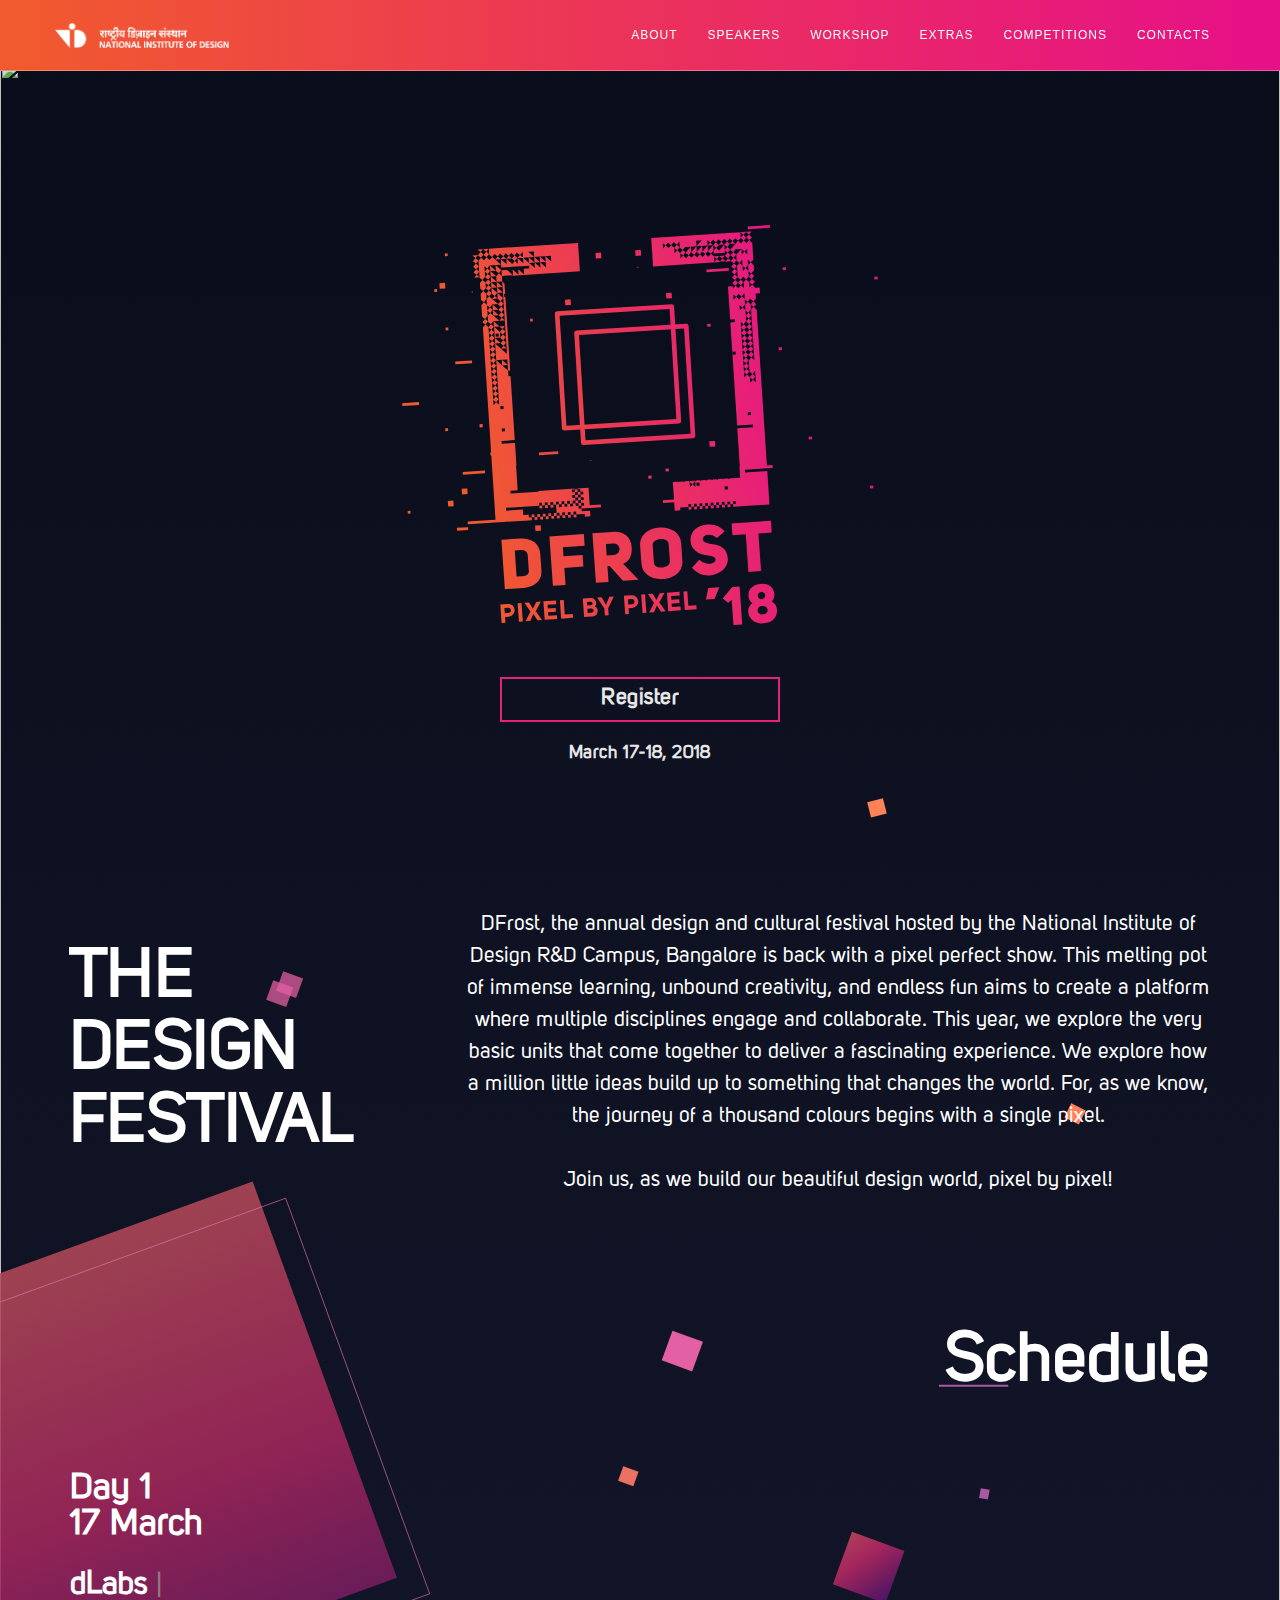
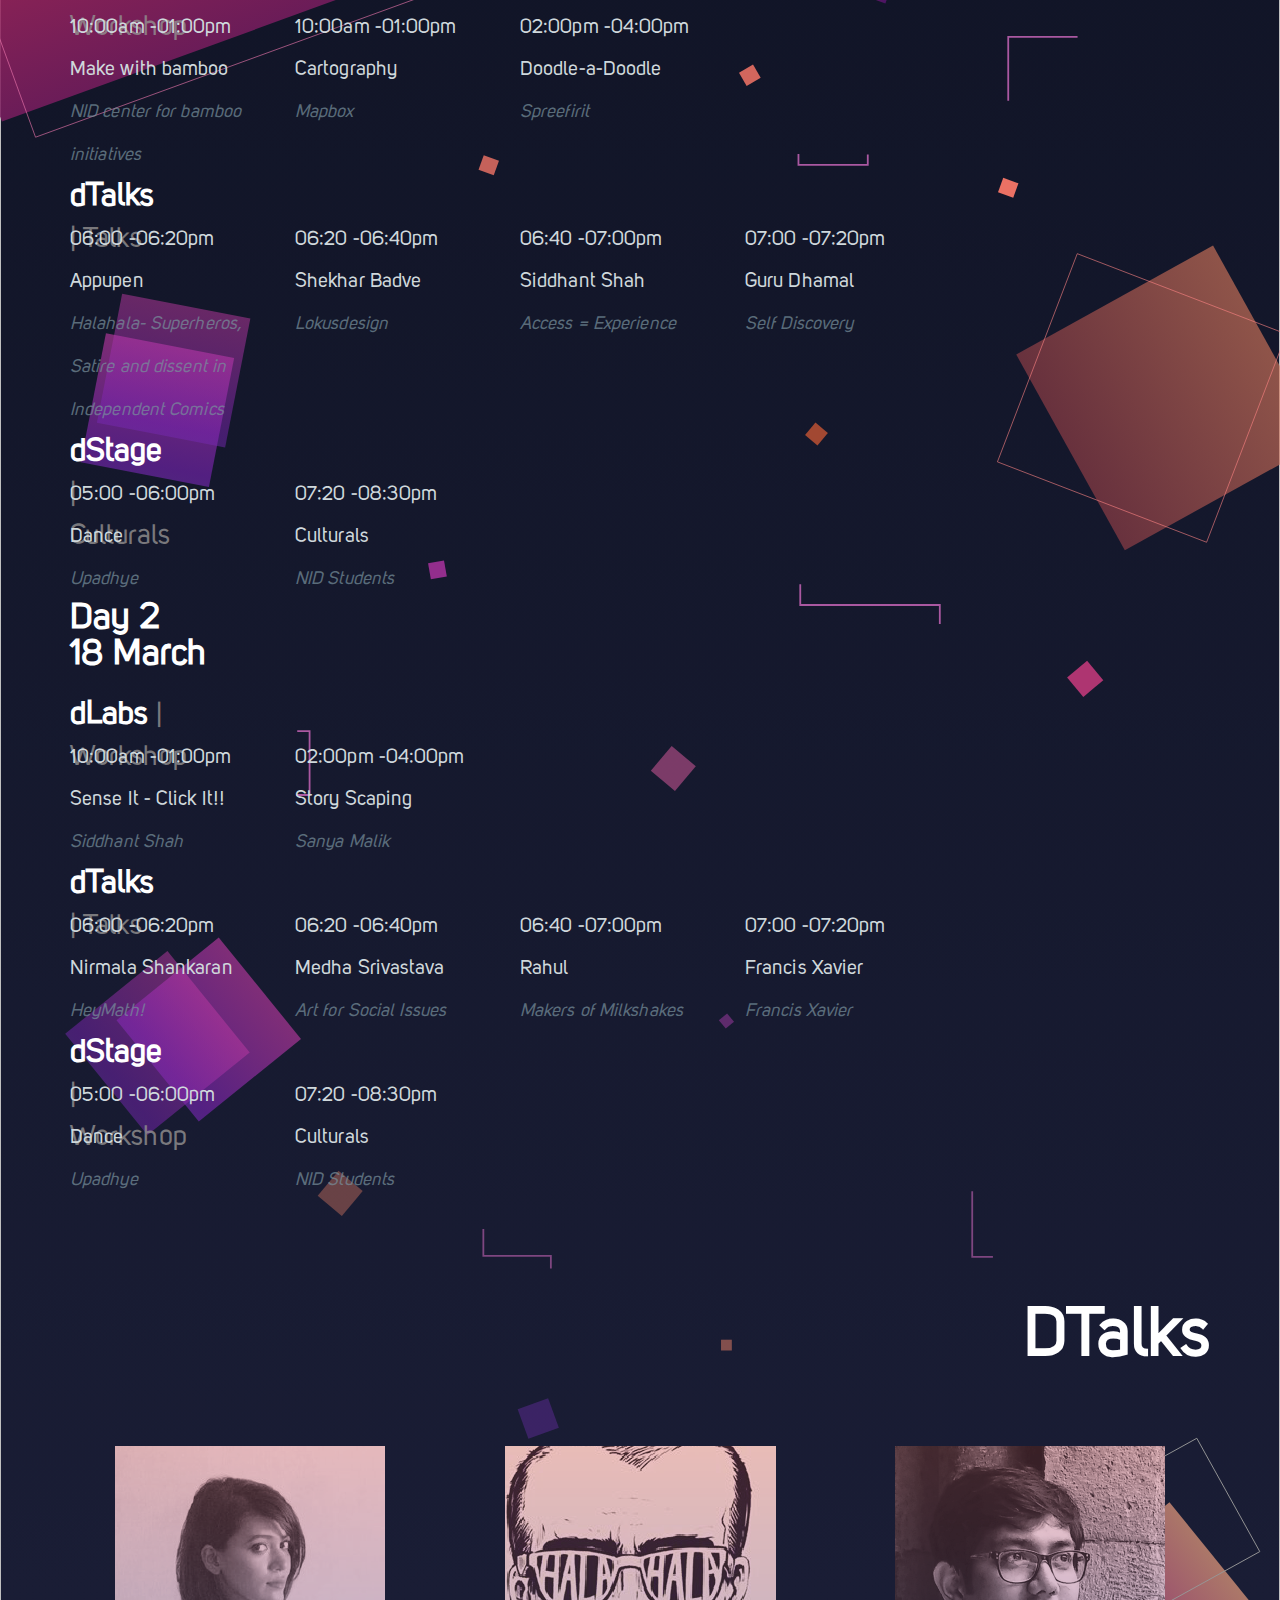
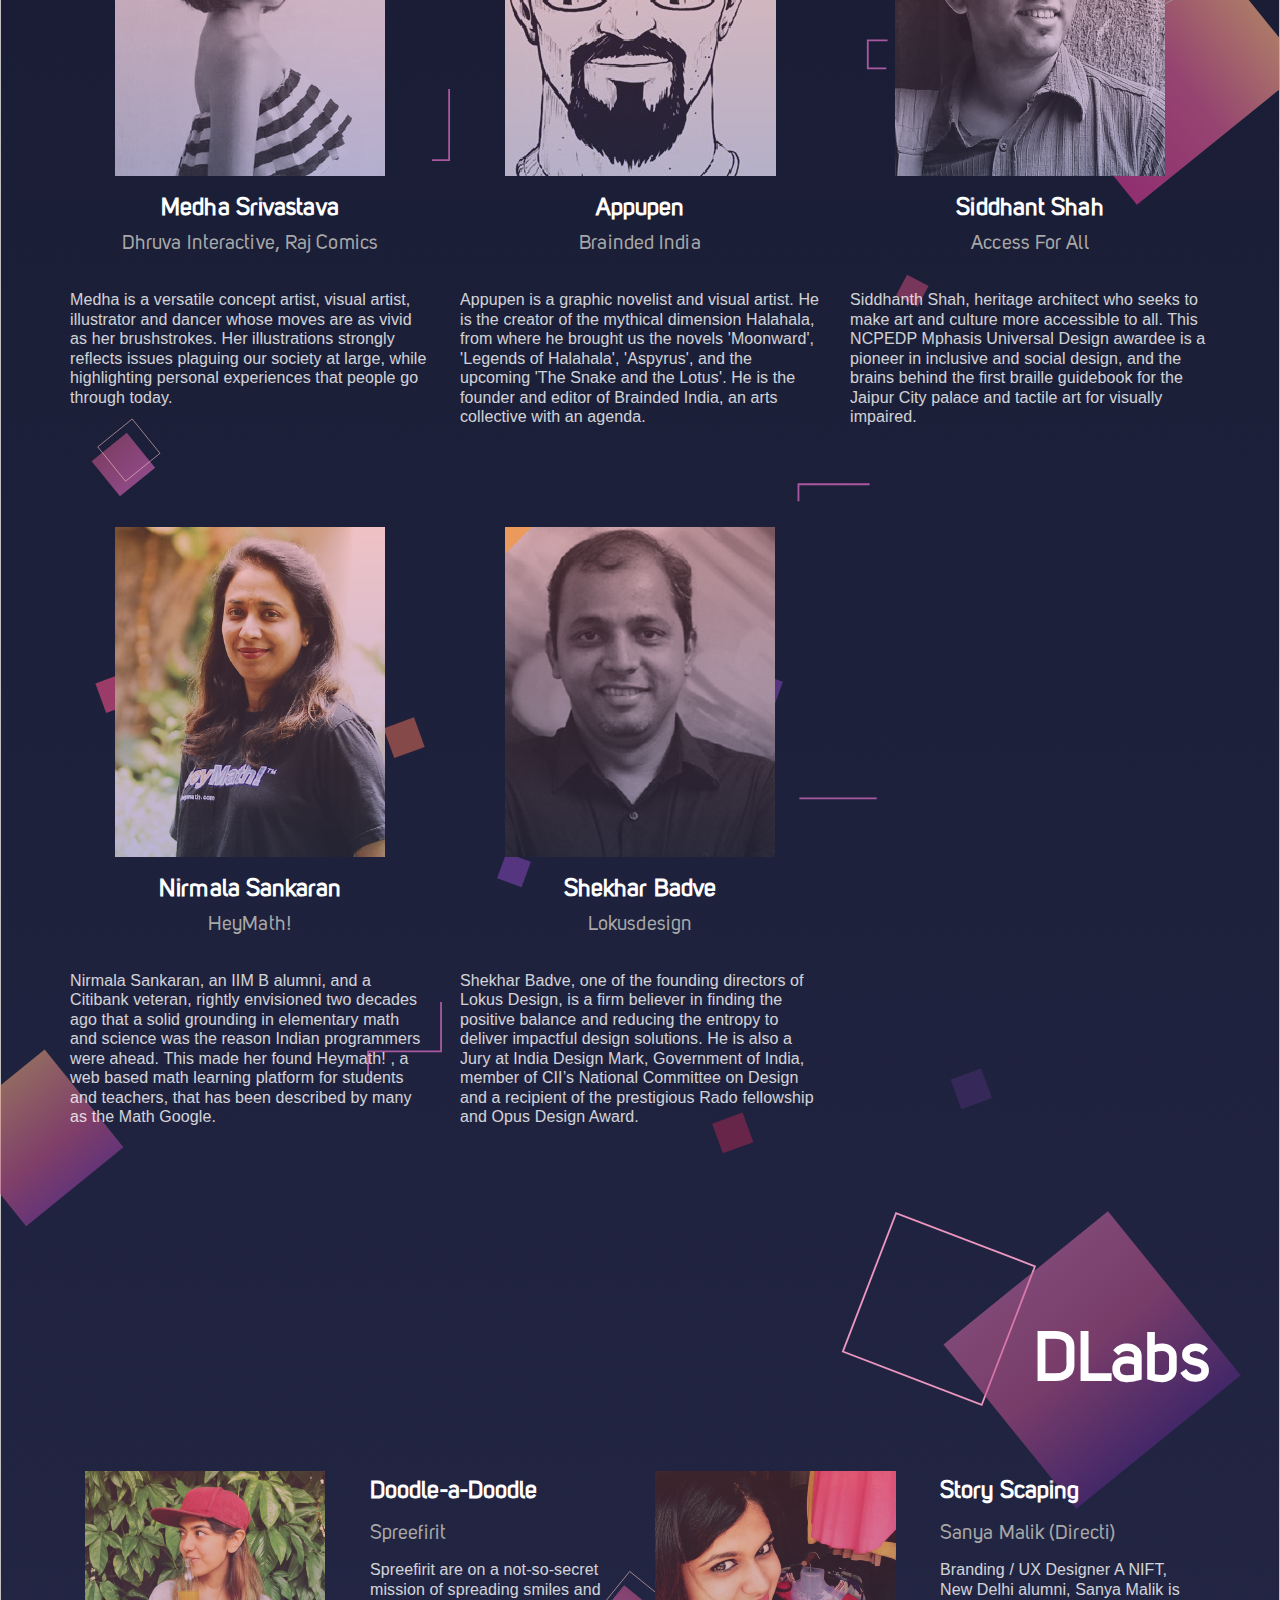
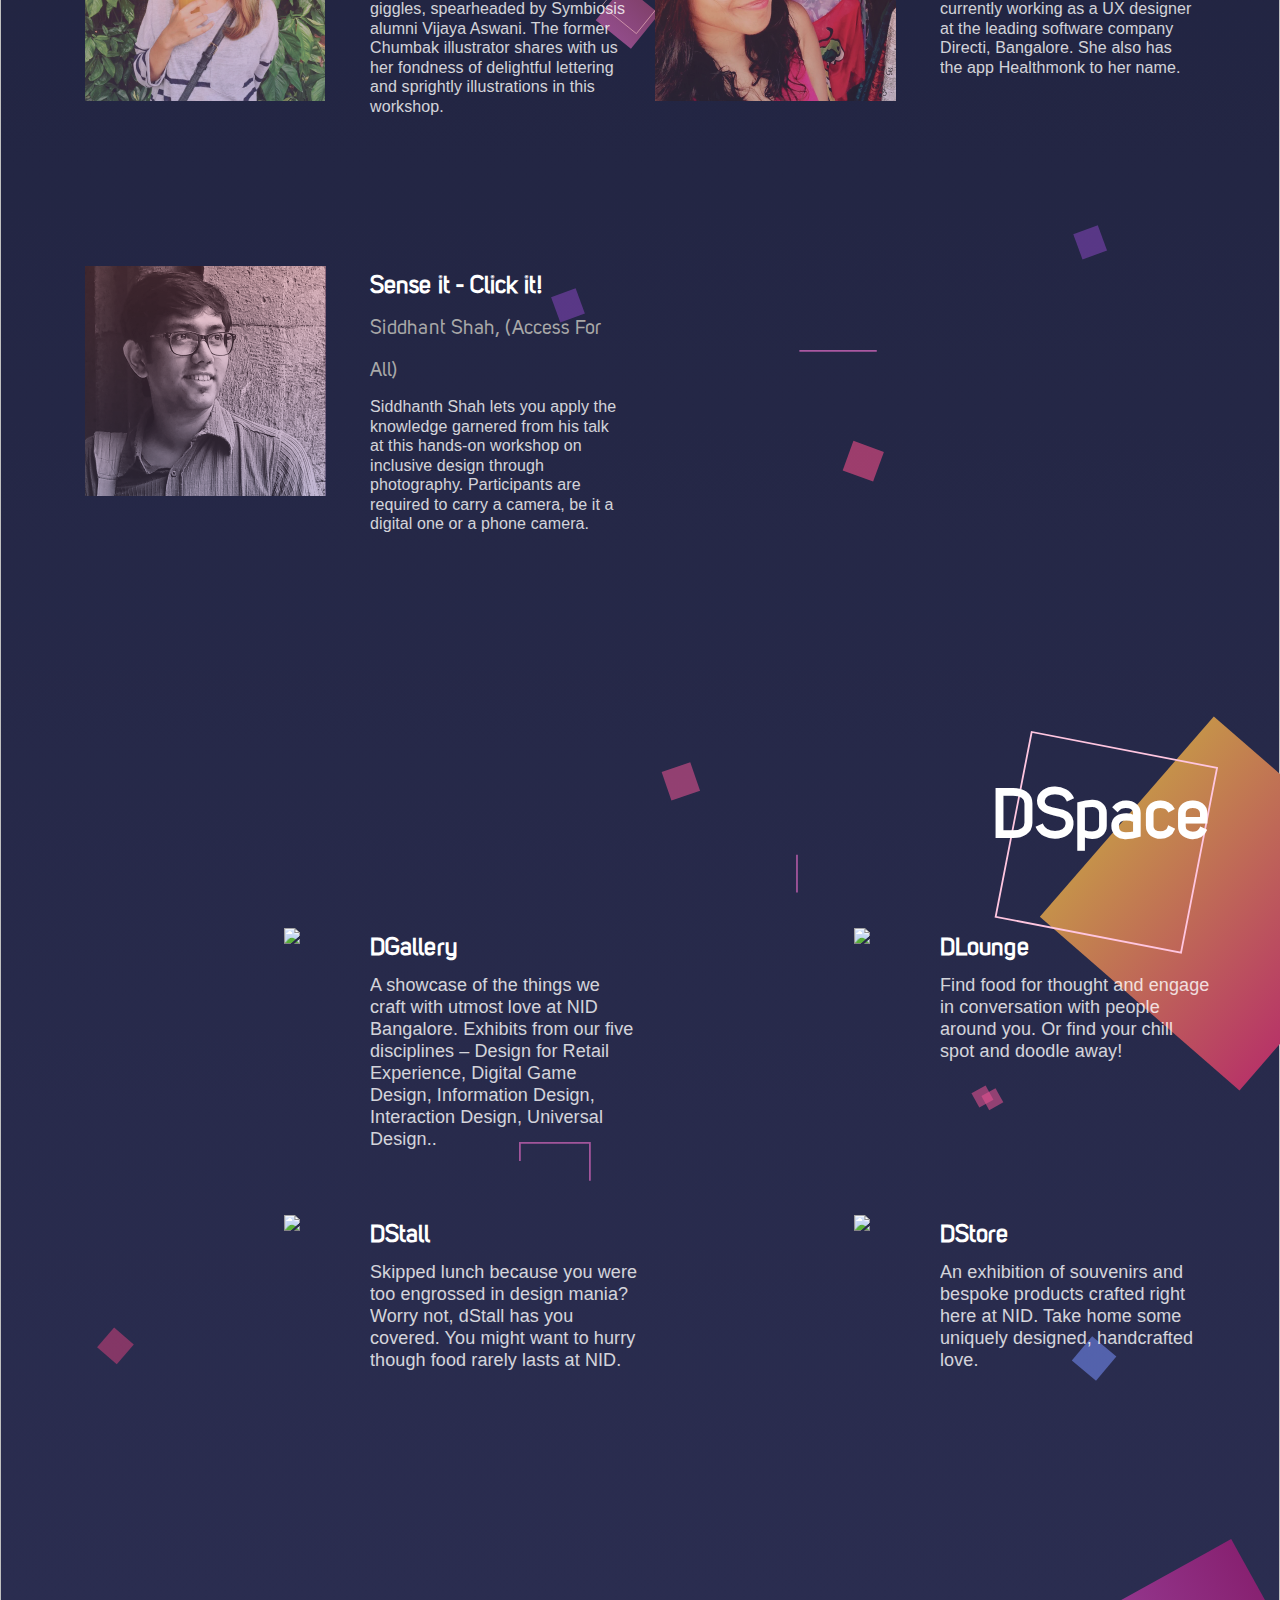
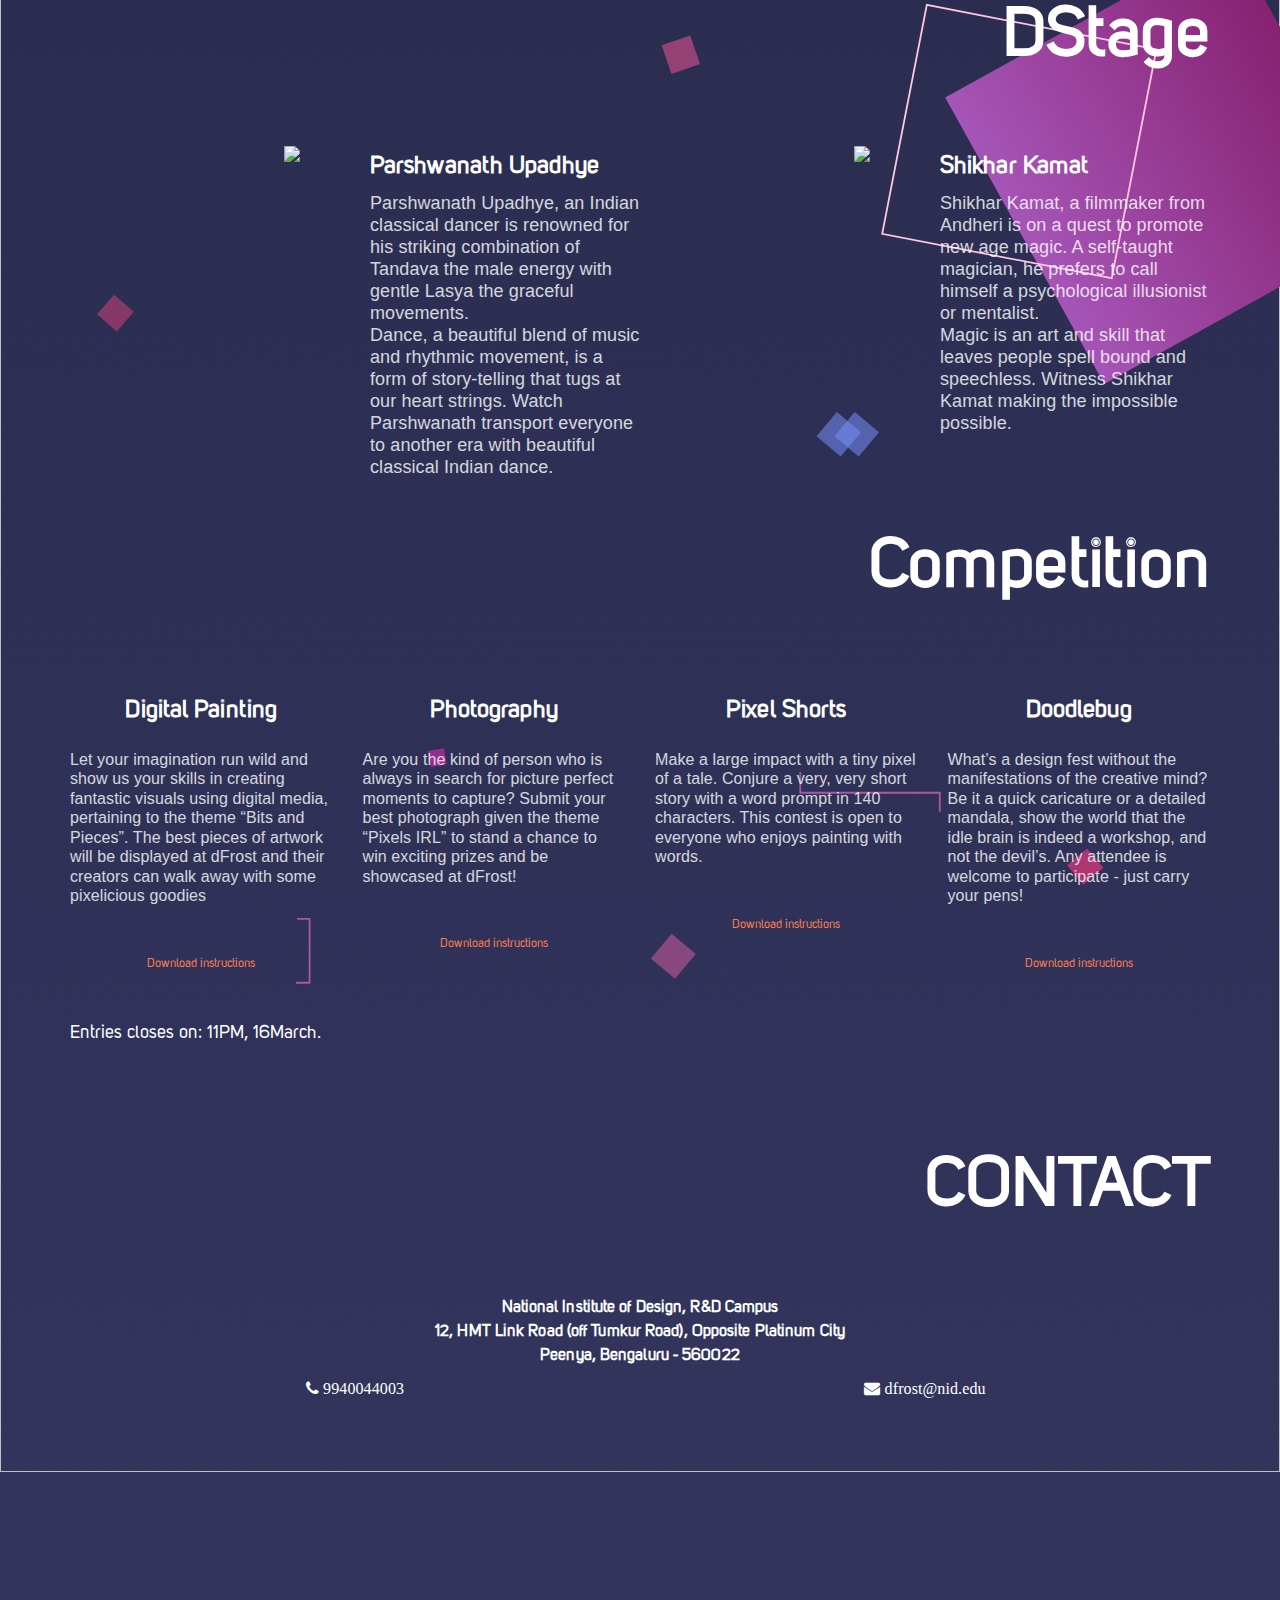
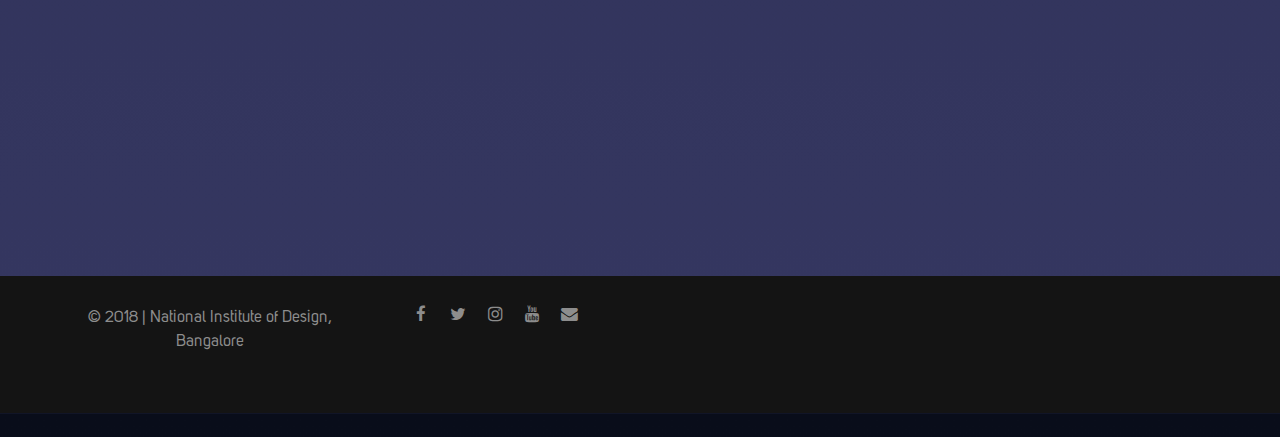
==== commit 78cdb11d: "chanch-8:18" ====
--- a/index.html
+++ b/index.html
@@ -143,7 +143,7 @@
                 <div class="row margin-table-btm" style="position: relative" >
                      <div class="table-content col-sm-3" align ="left">06:00 -06:20pm<br>Appupen<br><span class="light">Halahala- Superheros, Satire and dissent in Independent Comics</span></div>
                  
-                     <div class="table-content col-sm-3" align ="left">06:20 -06:40pm<br>Shekhar Badve<br><span class="light">lokusdesign</span></div>
+                     <div class="table-content col-sm-3" align ="left">06:20 -06:40pm<br>Shekhar Badve<br><span class="light">Lokusdesign</span></div>
                     
                      <div class="table-content col-sm-3" align ="left">06:40 -07:00pm<br>Siddhant Shah<br><span class="light">Access = Experience</span></div>
                  
@@ -155,7 +155,7 @@
                    <div class="table-heading" >dStage<span class="table-side-heading"> | Culturals</span></div >
                    
                   <div class="row margin-table-btm" style="position: relative" >
-                     <div class="table-content col-sm-3" align ="left">05:00 -06:00pm<br>Dance<br><span class="light">Parshwanath Upadhye</span></div>
+                     <div class="table-content col-sm-3" align ="left">05:00 -06:00pm<br>Dance<br><span class="light"> Upadhye</span></div>
                    
                      <div class="table-content col-sm-3" align ="left">07:20 -08:30pm<br>Culturals<br><span class="light">NID Students</span></div>
                  
@@ -193,7 +193,7 @@
                    <div class="table-heading" >dStage<span class="table-side-heading"> | Workshop</span></div >
                    
                 <div class="row margin-table-btm" style="position: relative" >
-                     <div class="table-content col-sm-3" align ="left">05:00 -06:00pm<br>Dance<br><span class="light">Parshwanath Upadhye</span></div>
+                     <div class="table-content col-sm-3" align ="left">05:00 -06:00pm<br>Dance<br><span class="light"> Upadhye</span></div>
                    
                      <div class="table-content col-sm-3" align ="left">07:20 -08:30pm<br>Culturals<br><span class="light">NID Students</span></div>
                  
@@ -281,8 +281,8 @@
           <div class="col-lg-4 col-xs-12 margin-btm" align="text-center">
               <img src="img/speakers/dtalks-6.png" class="img-rect">
               <p class="title">Shekhar Badve</p>
-              <p class="sub-title">lokusdesign</p>
-              <p class="table-content">shekhar Badve, one of the founding directors of Lokus Design, is a firm believer in finding the positive balance and reducing the entropy to deliver impactful design solutions. He is also a Jury at India Design Mark, Government of India, member of CII’s National Committee on Design and a recipient of the prestigious Rado fellowship and Opus Design Award.</p>              
+              <p class="sub-title">Lokusdesign</p>
+              <p class="table-content">Shekhar Badve, one of the founding directors of Lokus Design, is a firm believer in finding the positive balance and reducing the entropy to deliver impactful design solutions. He is also a Jury at India Design Mark, Government of India, member of CII’s National Committee on Design and a recipient of the prestigious Rado fellowship and Opus Design Award.</p>              
           </div>
           </div> 
       </div>
@@ -405,10 +405,8 @@
     </div>
 </section>    
     
-<section id="dstage" class="content-section text-center">
-      <div class="container">
-          <!--<p class="main-heading-right" style="margin-top:200px;">DLabs</p><br>   -->
-          <!--<div class="Rectangle-4-Copy-12"></div>-->
+<section id="dspace" class="content-section text-center">
+      <div class="container">
 <div class="row" align="right" >
     <div class="col-xs-12">
                 <p class="main-heading-right">DStage</p><br>
@@ -416,46 +414,24 @@
             <div class="col-lg-12 col-xs-12 margin-btm" align="text-center">         
 				<div class="col-lg-3 col-sm-6 col-xs-12" >
 					 
-					<img src="img/dspace/dspace-03.png" align="center" style="margin-right:40px;" class="img-rect">
+					<img src="img/dstage/one.png" align="center" style="margin-right:40px;" class="img-rect">
 					
 				</div>
 				<div class="col-lg-3 col-sm-6 col-xs-12" align="center" >
-					<p class="title">Parshwanath Upadhye</p>
-					  <p class="table-content" >Parshwanath Upadhye, an Indian classical dancer is renowned for his striking combination of Tandava the male energy with gentle Lasya the graceful movements.  A winner of eight national awards this internationally recognised dancer is also a black belt in karate, state level swimmer, trained Carnatic vocalist , M.A. in Kannada Literature and recently turned teacher.</p>
+                    <p class="title">Parshwanath Upadhye</p>
+					  <p class="table-content" >Parshwanath Upadhye, an Indian classical dancer is renowned for his striking combination of Tandava the male energy with gentle Lasya the graceful movements.<br>Dance, a beautiful blend of music and rhythmic movement, is a form of story-telling that tugs at our heart strings. Watch Parshwanath transport everyone to another era with beautiful classical Indian dance.</p>
 				</div> 
 				<div class="col-lg-3 col-sm-6 col-xs-12">
 					 
-					<img src="img/dspace/dspace-04.png" align="center" style="margin-right:40px;" class="img-rect">
+					<img src="img/dstage/shikhar.png" align="center" style="margin-right:40px;" class="img-rect">
 					
 				</div>
 				<div class="col-lg-3 col-sm-6 col-xs-12" align="center">
 					<p class="title">Shikhar Kamat</p>
-					  <p class="table-content"> Shikhar Kamat, a filmmaker from Andheri is on a quest to promote new age magic. A self-taught magician, he prefers to call himself a psychological illusionist or mentalist. From streets to stages he always leaves his audience with a sense of wonder.</p>
+					  <p class="table-content"> Shikhar Kamat, a filmmaker from Andheri is on a quest to promote new age magic. A self-taught magician, he prefers to call himself a psychological illusionist or mentalist.<br>Magic is an art and skill that leaves people spell bound and speechless. Witness Shikhar Kamat making the  impossible possible.</p>
 				</div>
 			</div>
-    
-      <div class="col-lg-12 col-xs-12 margin-btm" align="text-center" > 
-			     <div class="col-lg-3 col-sm-6 col-xs-12" >
-                 
-                <img src="img/dspace/dspace-01.png" align="center" class="img-rect" style="margin-right:40px;">
-                
-            </div>
-            <div class="col-lg-3 col-sm-6 col-xs-12" align="center">
-                <p class="title">DStall</p>
-                  <p class="table-content">Skipped lunch because you were too engrossed in design mania? Worry not, dStall has you covered. You might want to hurry though food rarely lasts at NID.</p>
-            </div>
-    
-            <div class="col-lg-3 col-sm-6 col-xs-12" align="text-left" >
-                 
-                <img src="img/dspace/dspace-02.png" align="center" class="img-rect" style="margin-right:40px;">
-                
-            </div>
-            <div class="col-lg-3 col-sm-6 col-xs-12" align="center">
-                <p class="title">DStore</p>
-
-                  <p class="table-content">An exhibition of souvenirs and bespoke products crafted right here at NID. Take home some uniquely designed, handcrafted love.</p>
-            </div>
-            </div>
+
           </div>
     </div>
 </section>    
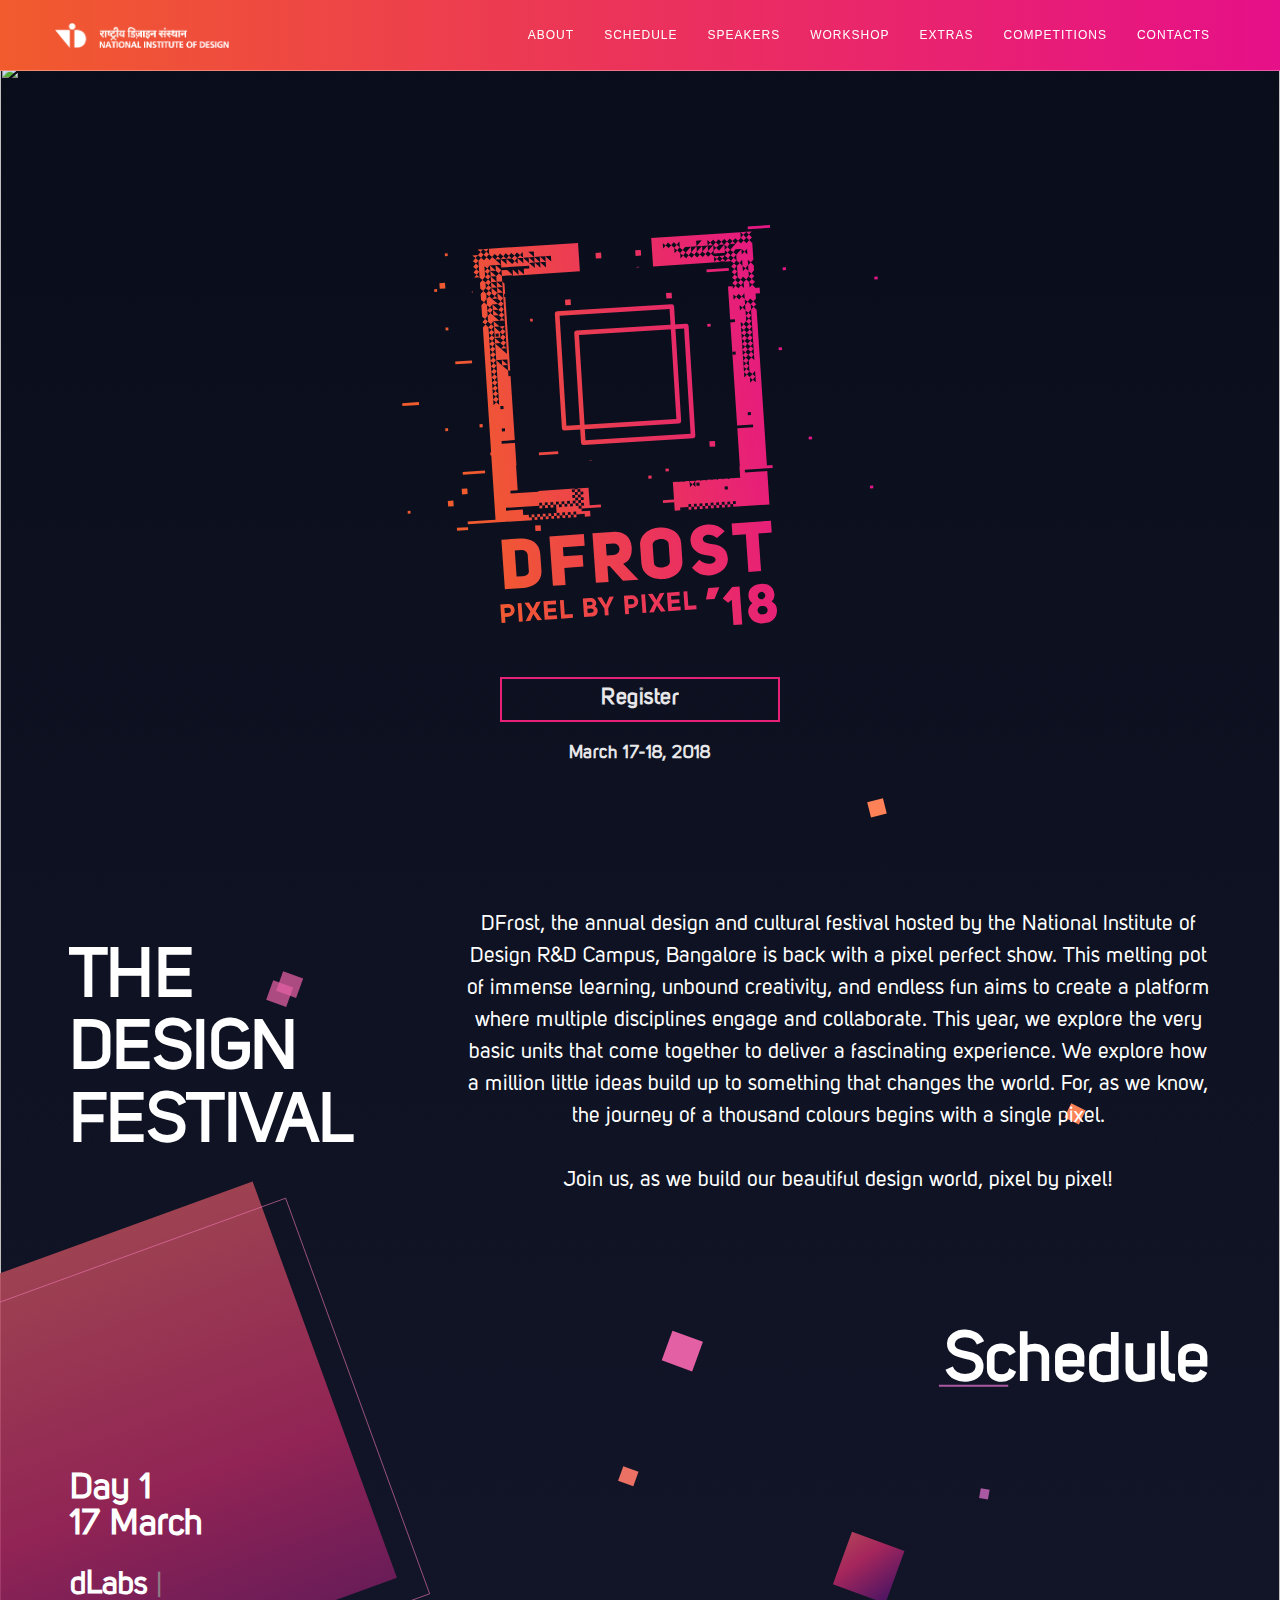
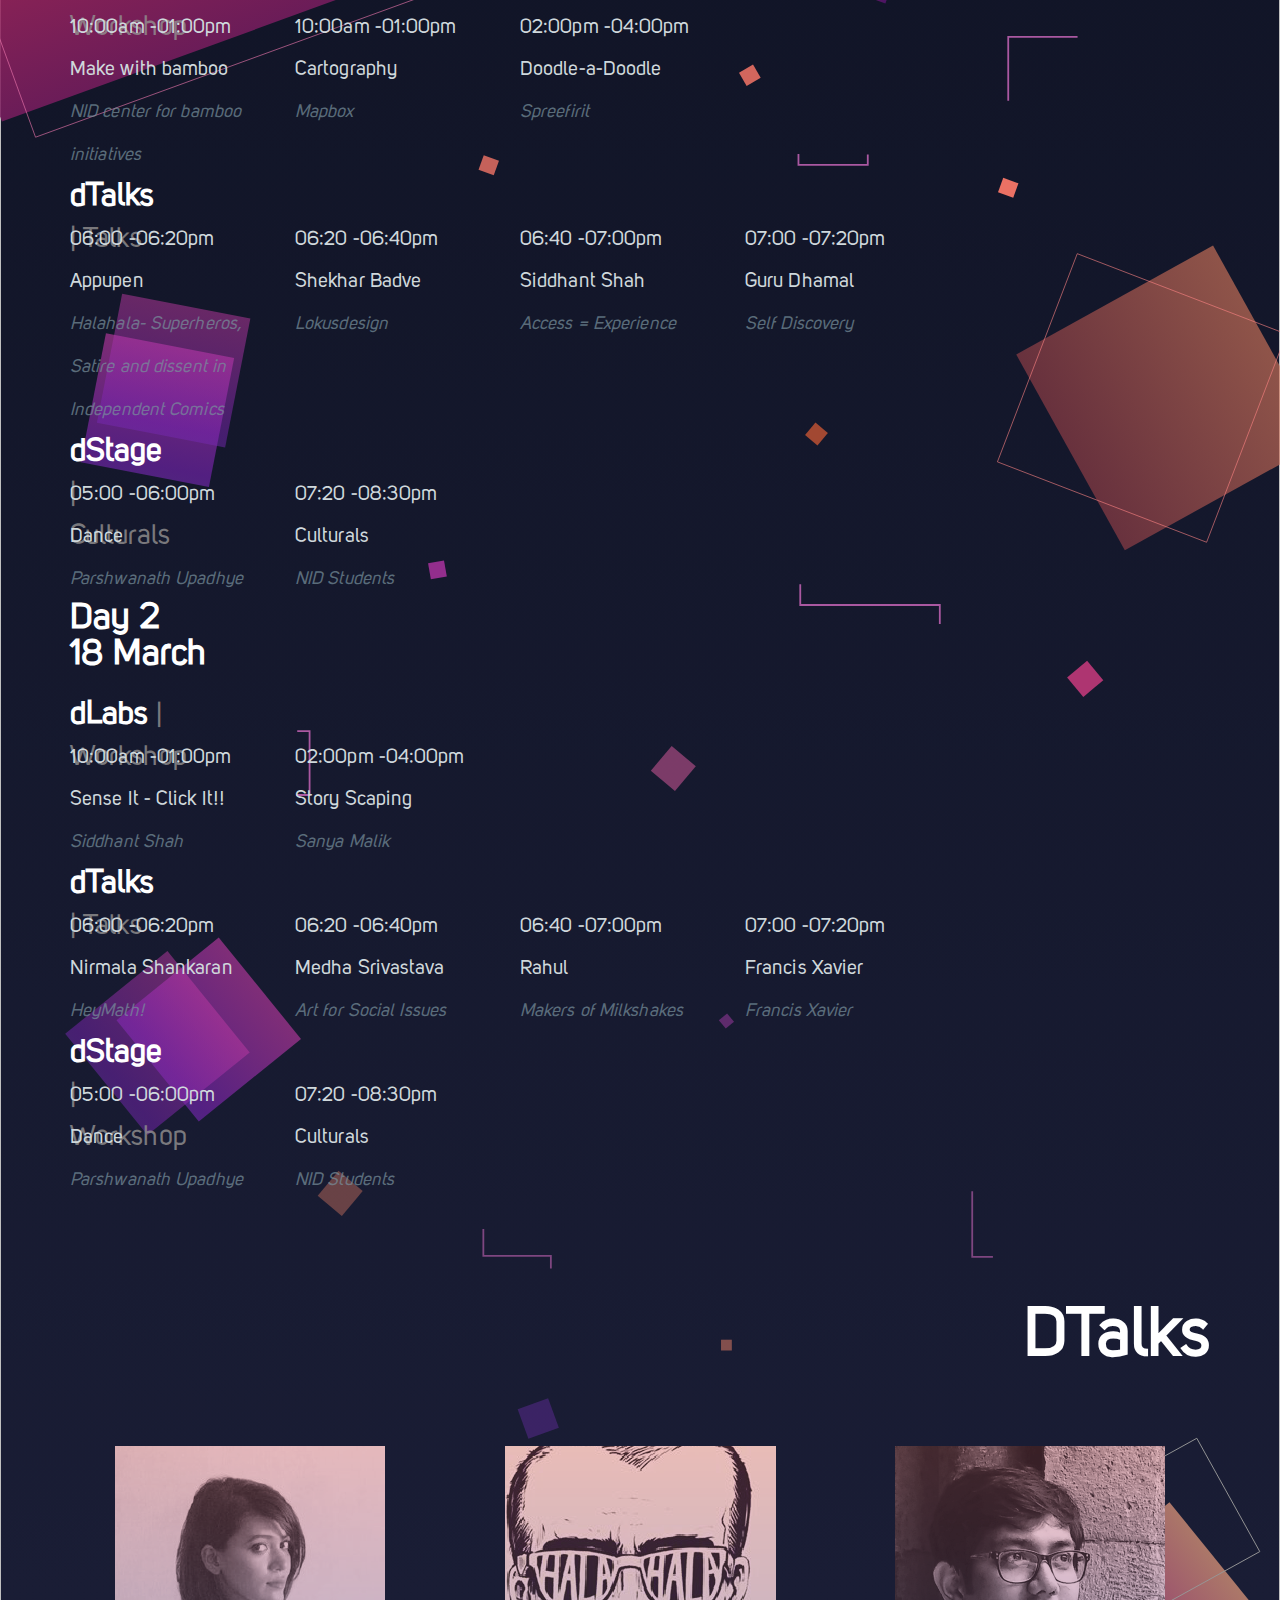
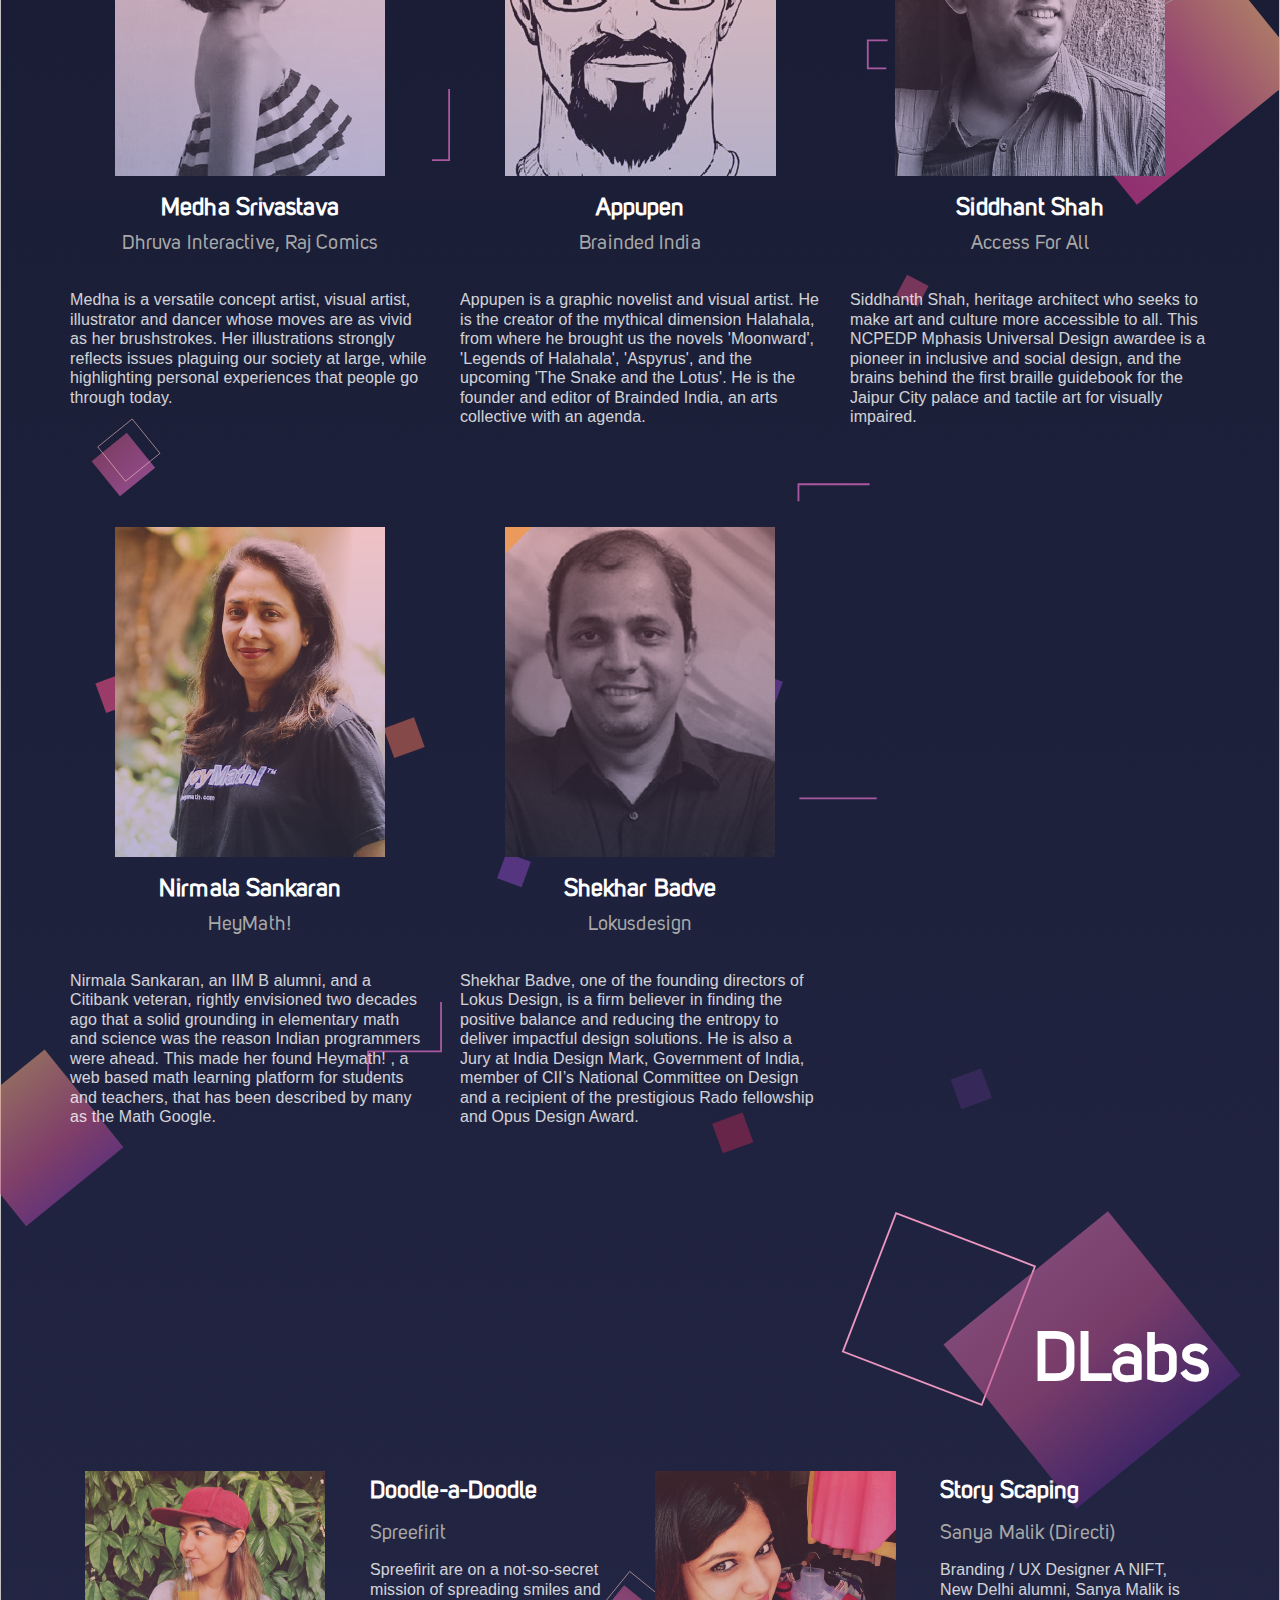
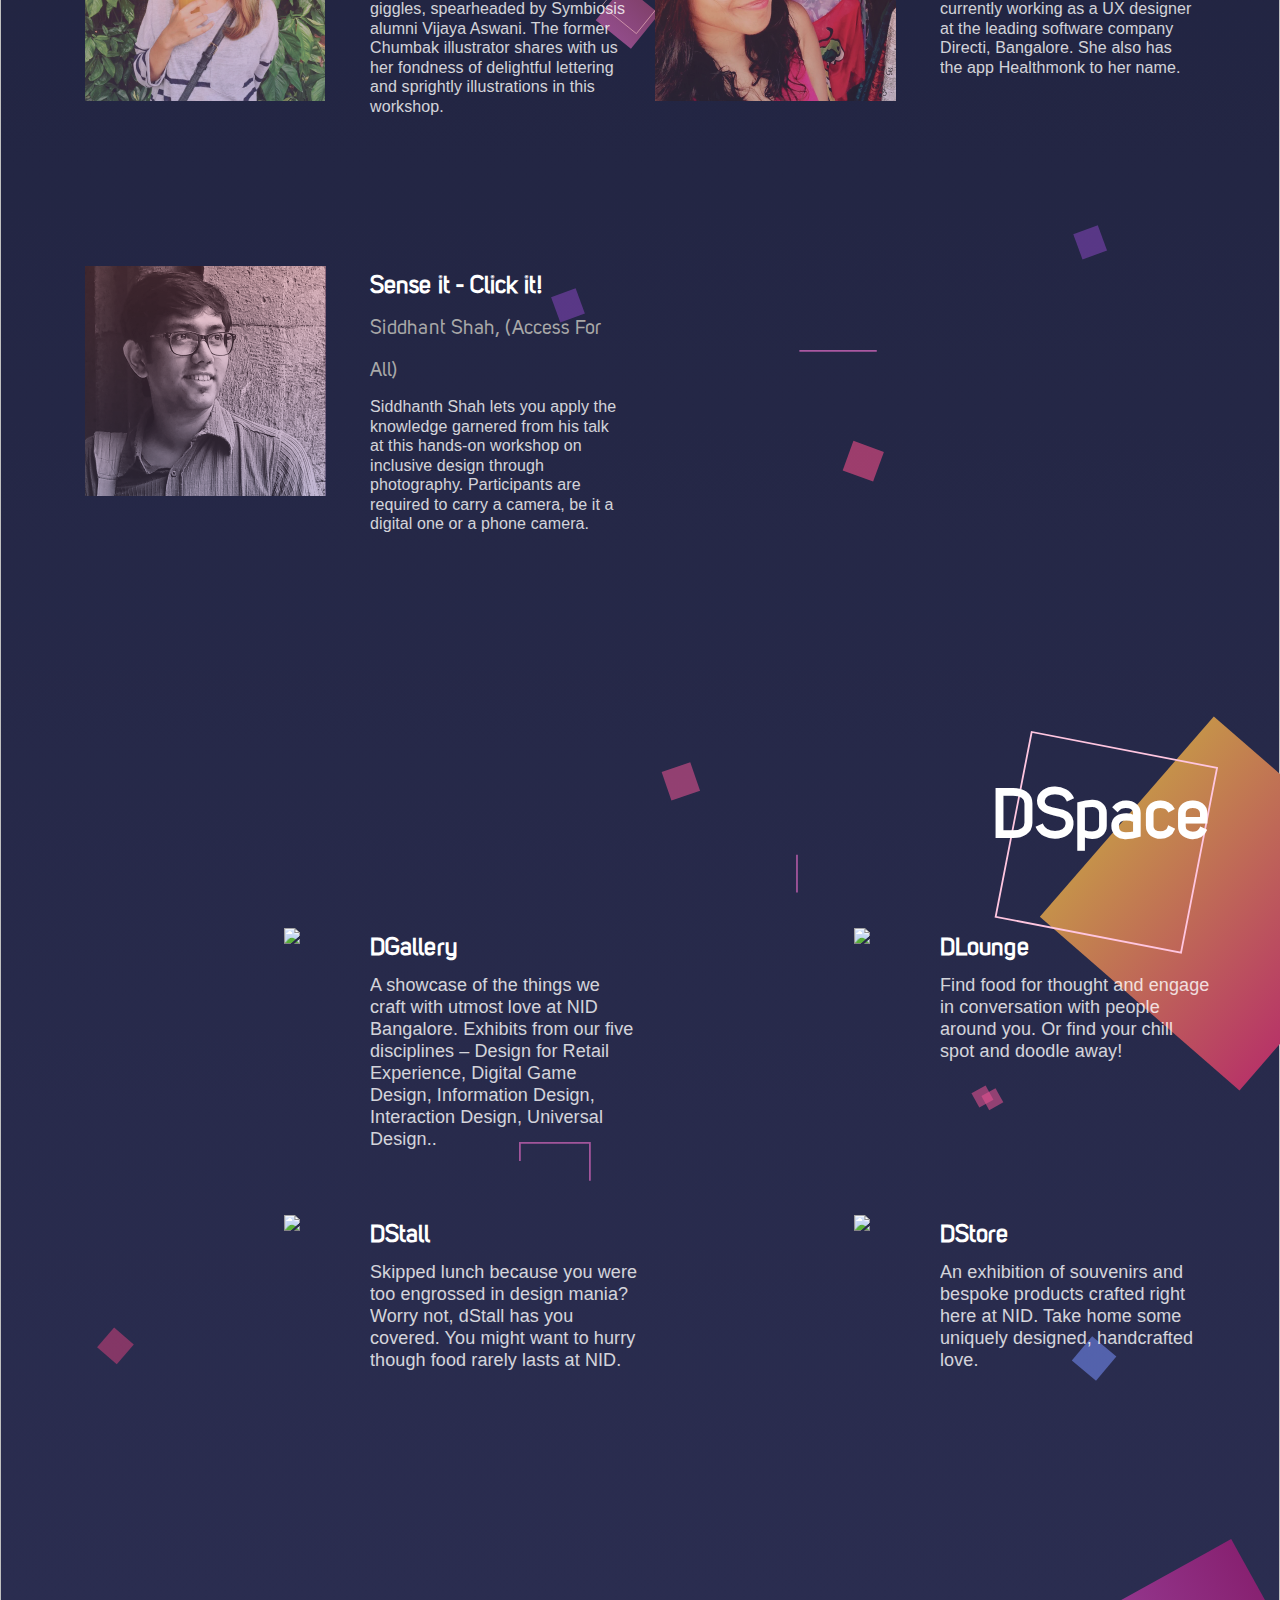
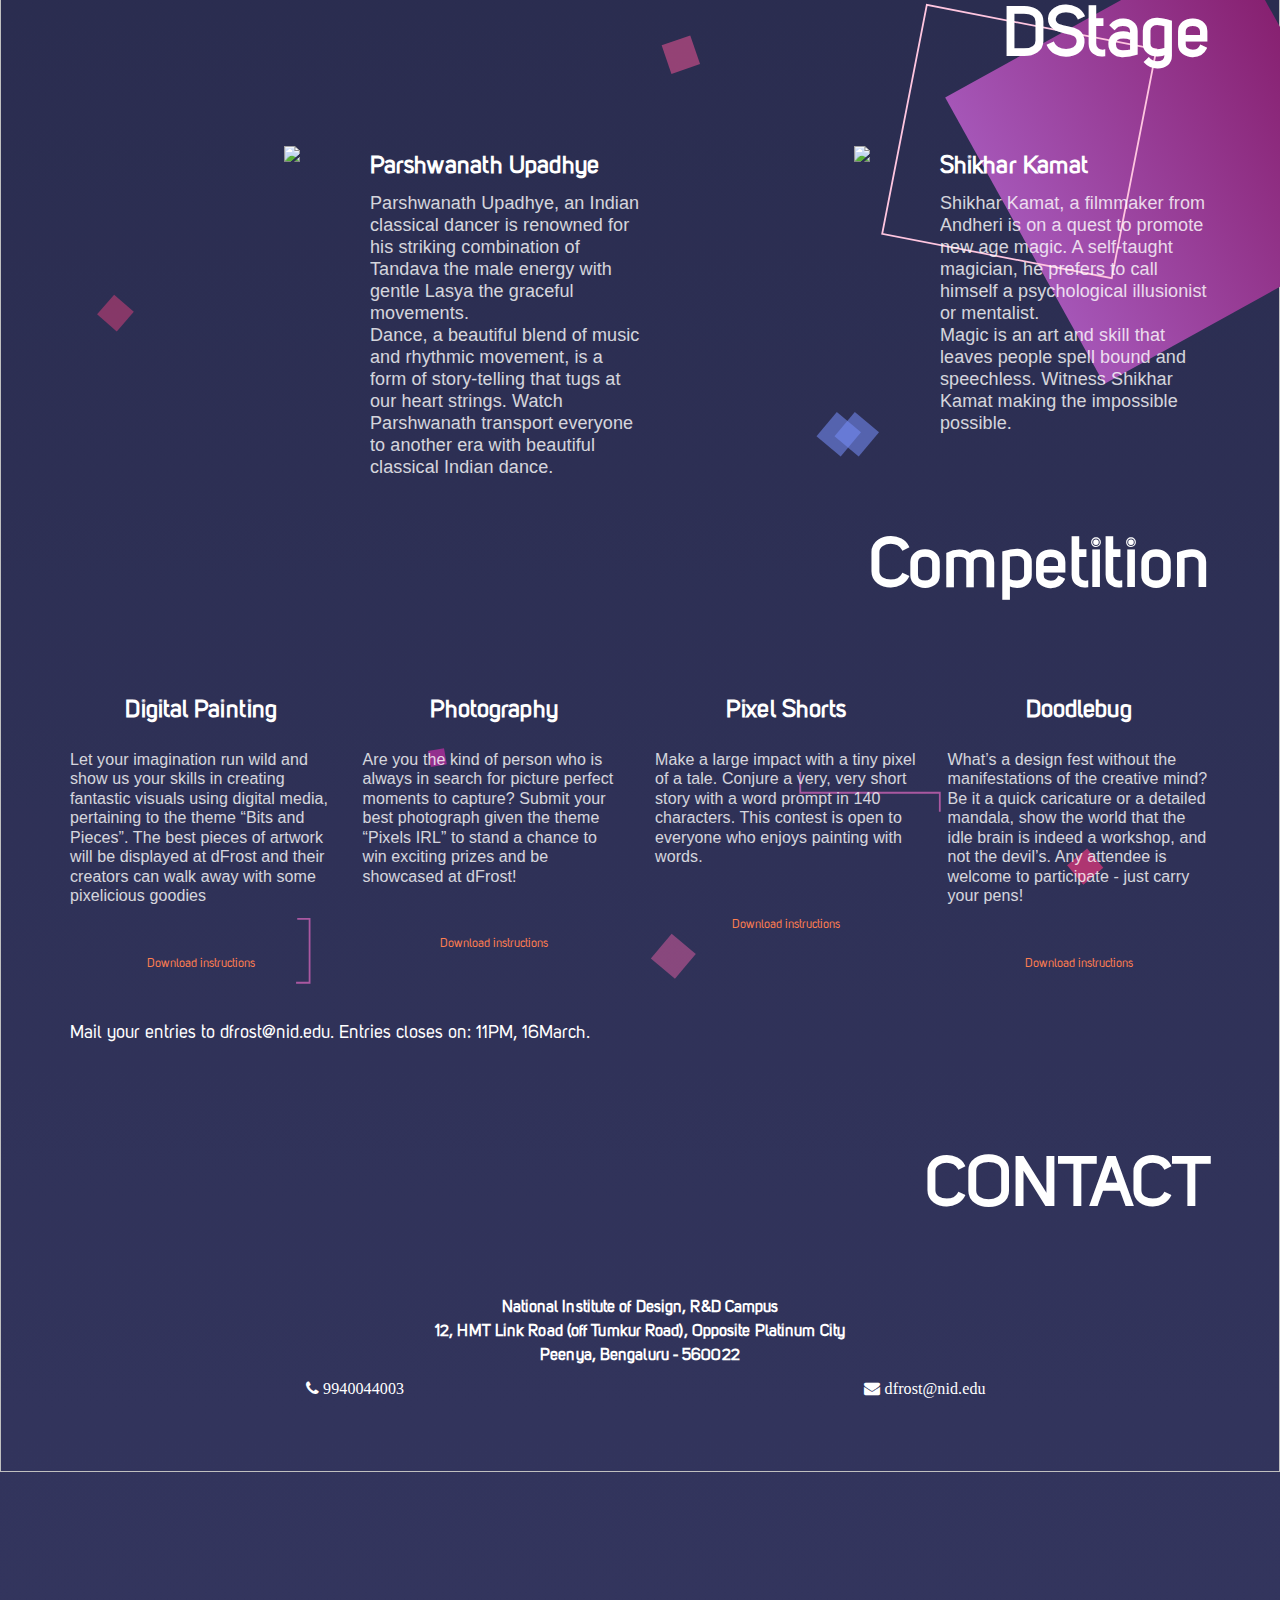
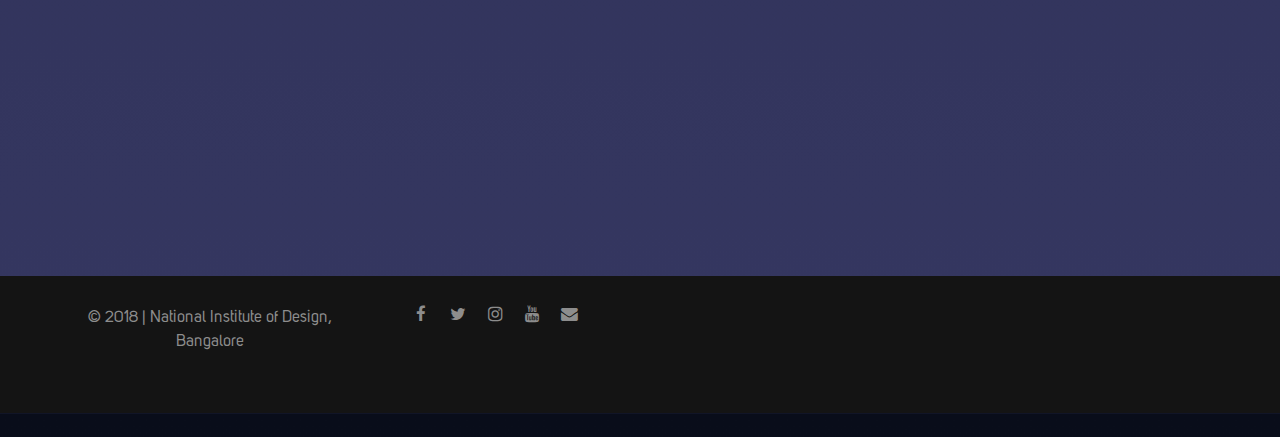
==== commit 40d66f84: "chanch-10:32" ====
--- a/index.html
+++ b/index.html
@@ -42,9 +42,9 @@
                     <li class="">
                         <a class="page-scroll" href="#about">About</a>
                     </li>
-                   <!--  <li class="">
+                     <li class="">
                         <a class="page-scroll" href="#schedule">Schedule</a>
-                    </li> -->
+                    </li> 
                     <li class="">
                         <a class="page-scroll" href="#dtalks">Speakers</a>
                     </li>
@@ -155,7 +155,7 @@
                    <div class="table-heading" >dStage<span class="table-side-heading"> | Culturals</span></div >
                    
                   <div class="row margin-table-btm" style="position: relative" >
-                     <div class="table-content col-sm-3" align ="left">05:00 -06:00pm<br>Dance<br><span class="light"> Upadhye</span></div>
+                     <div class="table-content col-sm-3" align ="left">05:00 -06:00pm<br>Dance<br><span class="light">Parshwanath Upadhye</span></div>
                    
                      <div class="table-content col-sm-3" align ="left">07:20 -08:30pm<br>Culturals<br><span class="light">NID Students</span></div>
                  
@@ -193,7 +193,7 @@
                    <div class="table-heading" >dStage<span class="table-side-heading"> | Workshop</span></div >
                    
                 <div class="row margin-table-btm" style="position: relative" >
-                     <div class="table-content col-sm-3" align ="left">05:00 -06:00pm<br>Dance<br><span class="light"> Upadhye</span></div>
+                     <div class="table-content col-sm-3" align ="left">05:00 -06:00pm<br>Dance<br><span class="light">Parshwanath Upadhye</span></div>
                    
                      <div class="table-content col-sm-3" align ="left">07:20 -08:30pm<br>Culturals<br><span class="light">NID Students</span></div>
                  
@@ -479,7 +479,7 @@
           <!--</div>-->
         </div>
 		      <p align="left" style=" margin-top:20px; font-size:18px;" >
-            <br/> Entries closes on: 11PM, 16March.</p>
+            <br/>  Mail your entries to dfrost@nid.edu. Entries closes on: 11PM, 16March. </p>
       </div>
     </section>
 
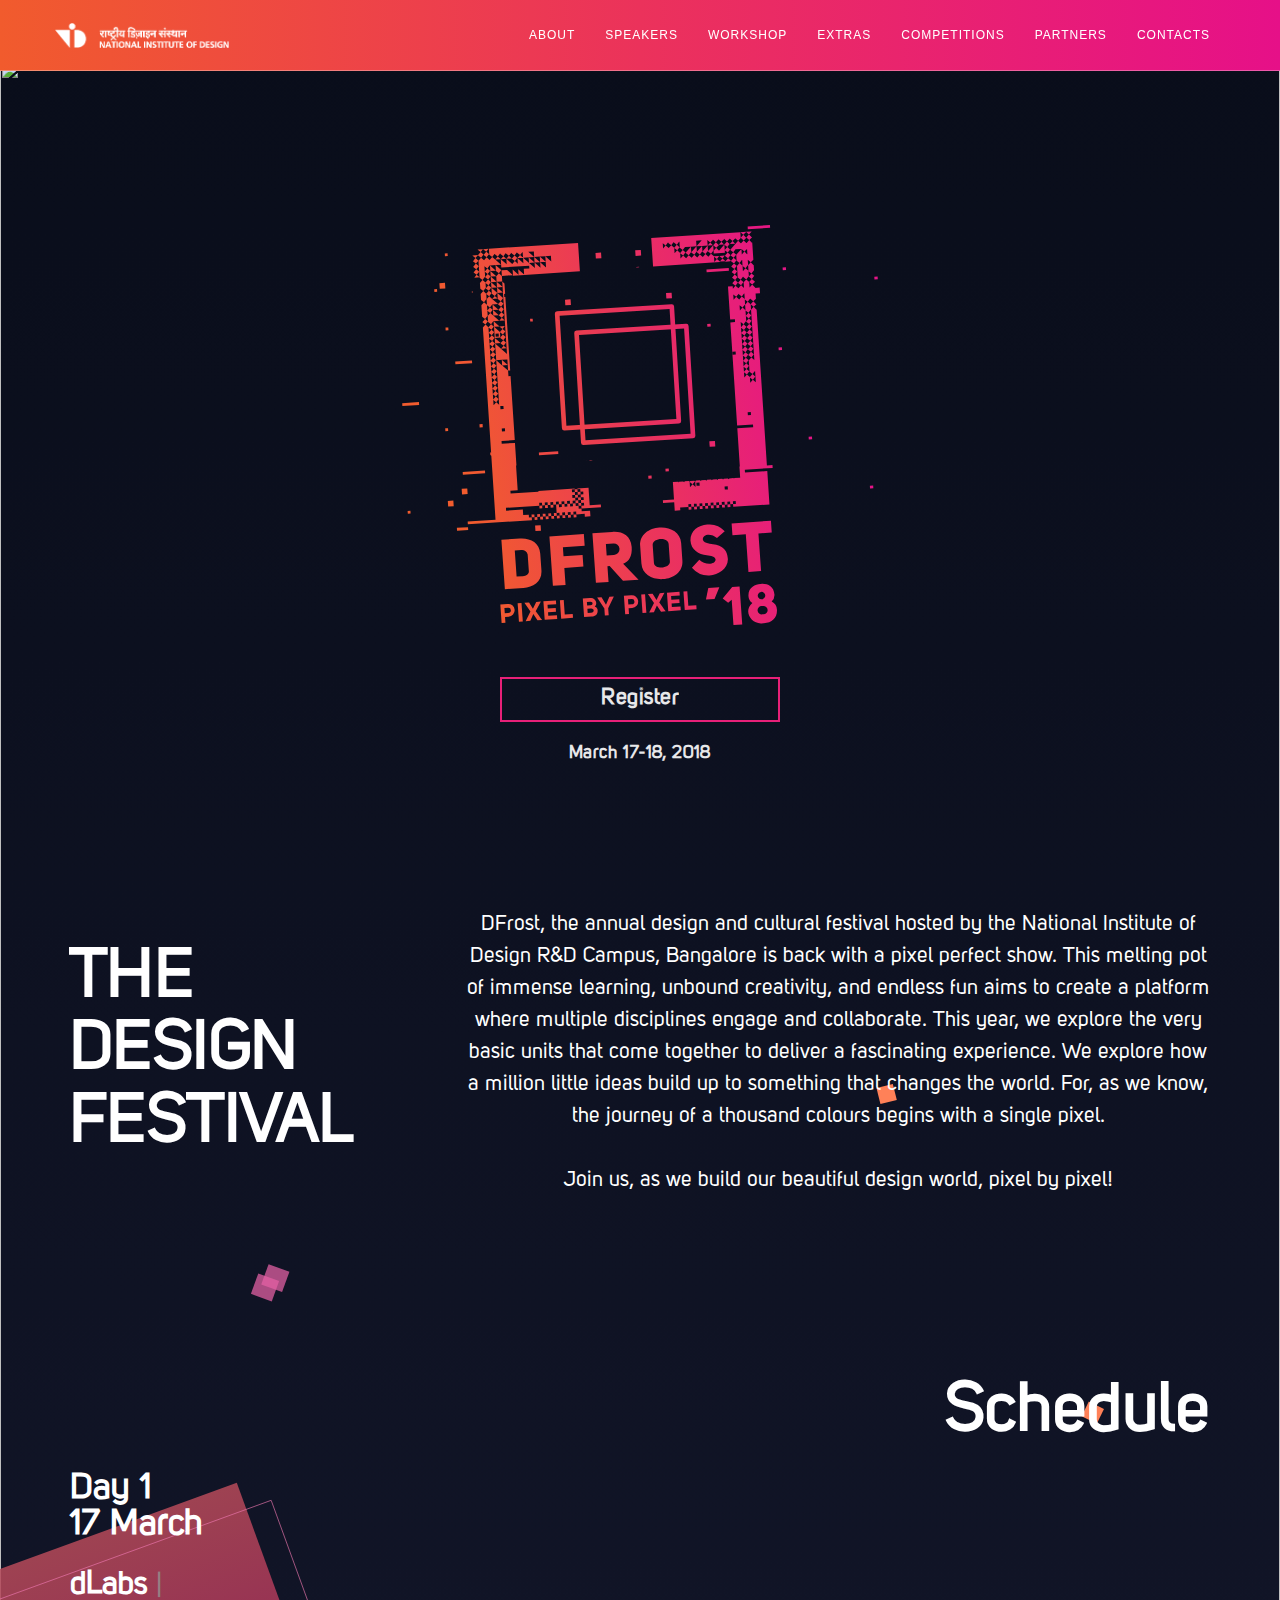
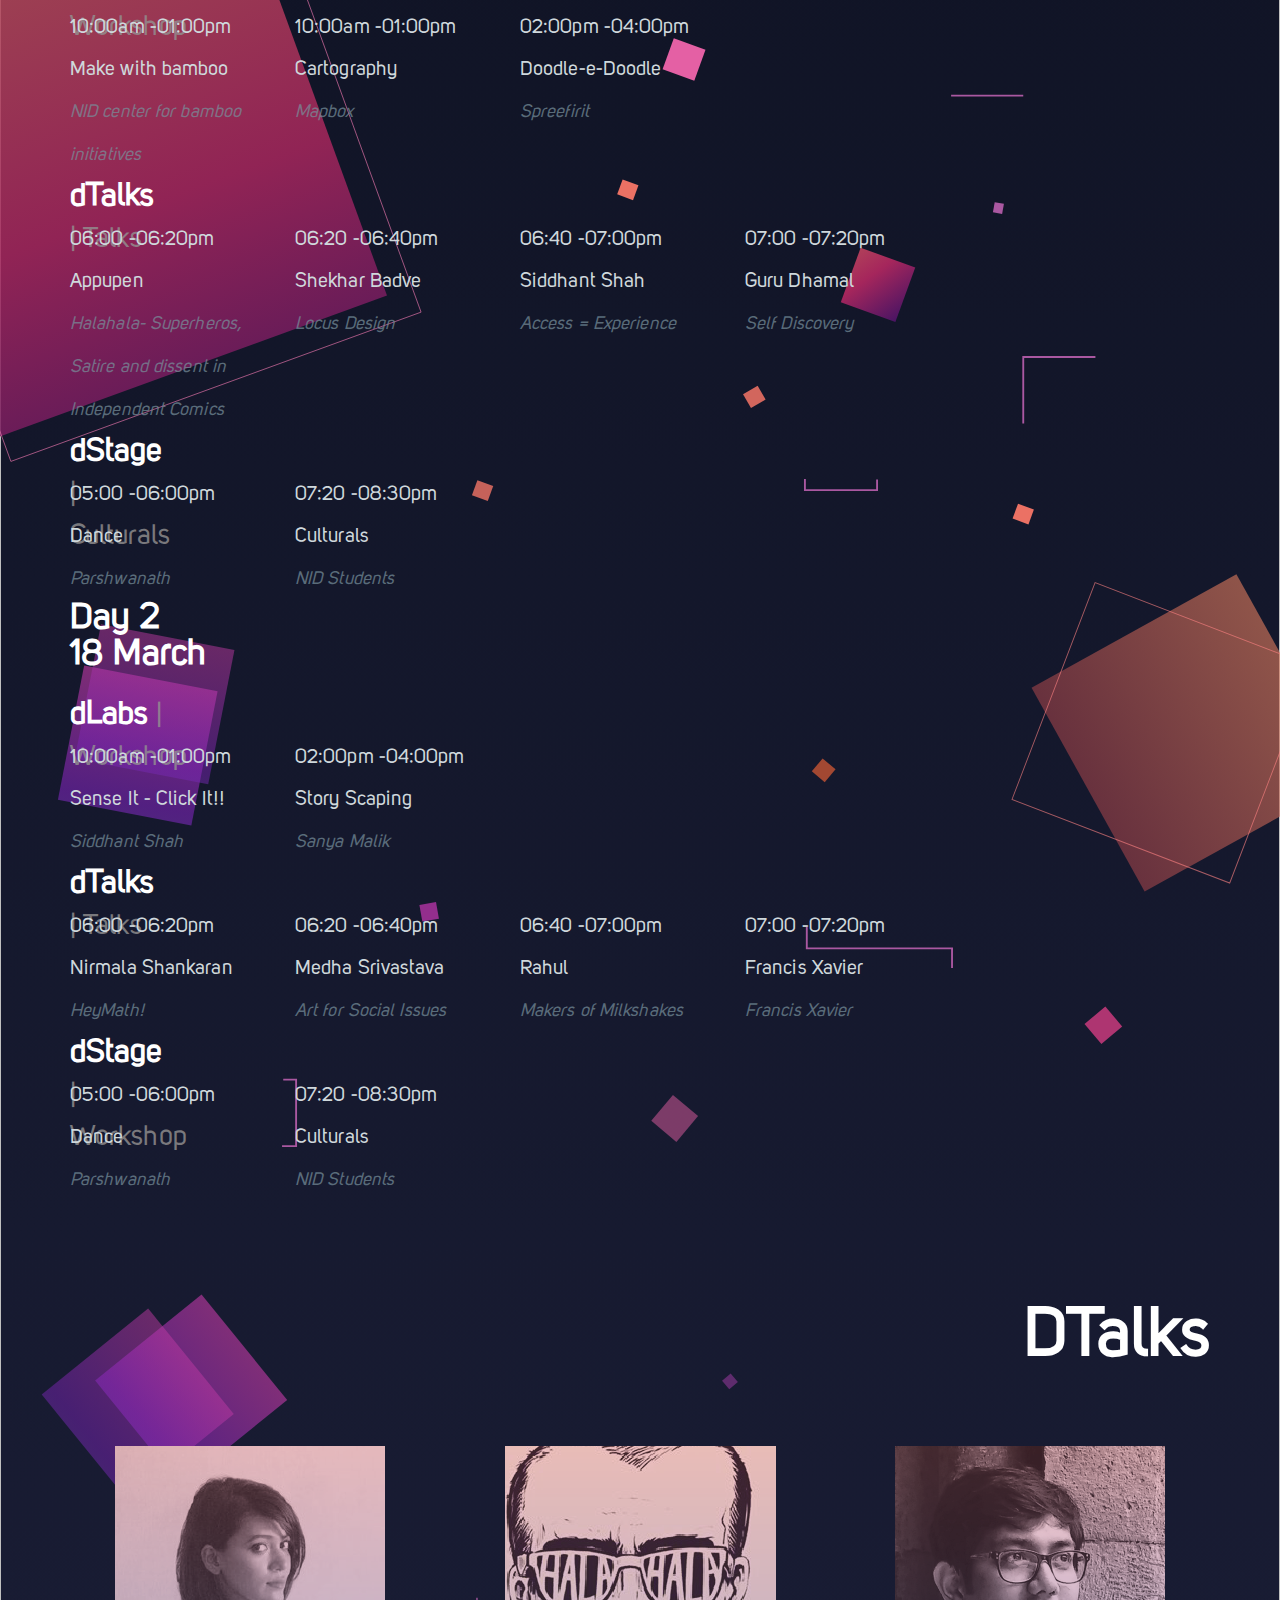
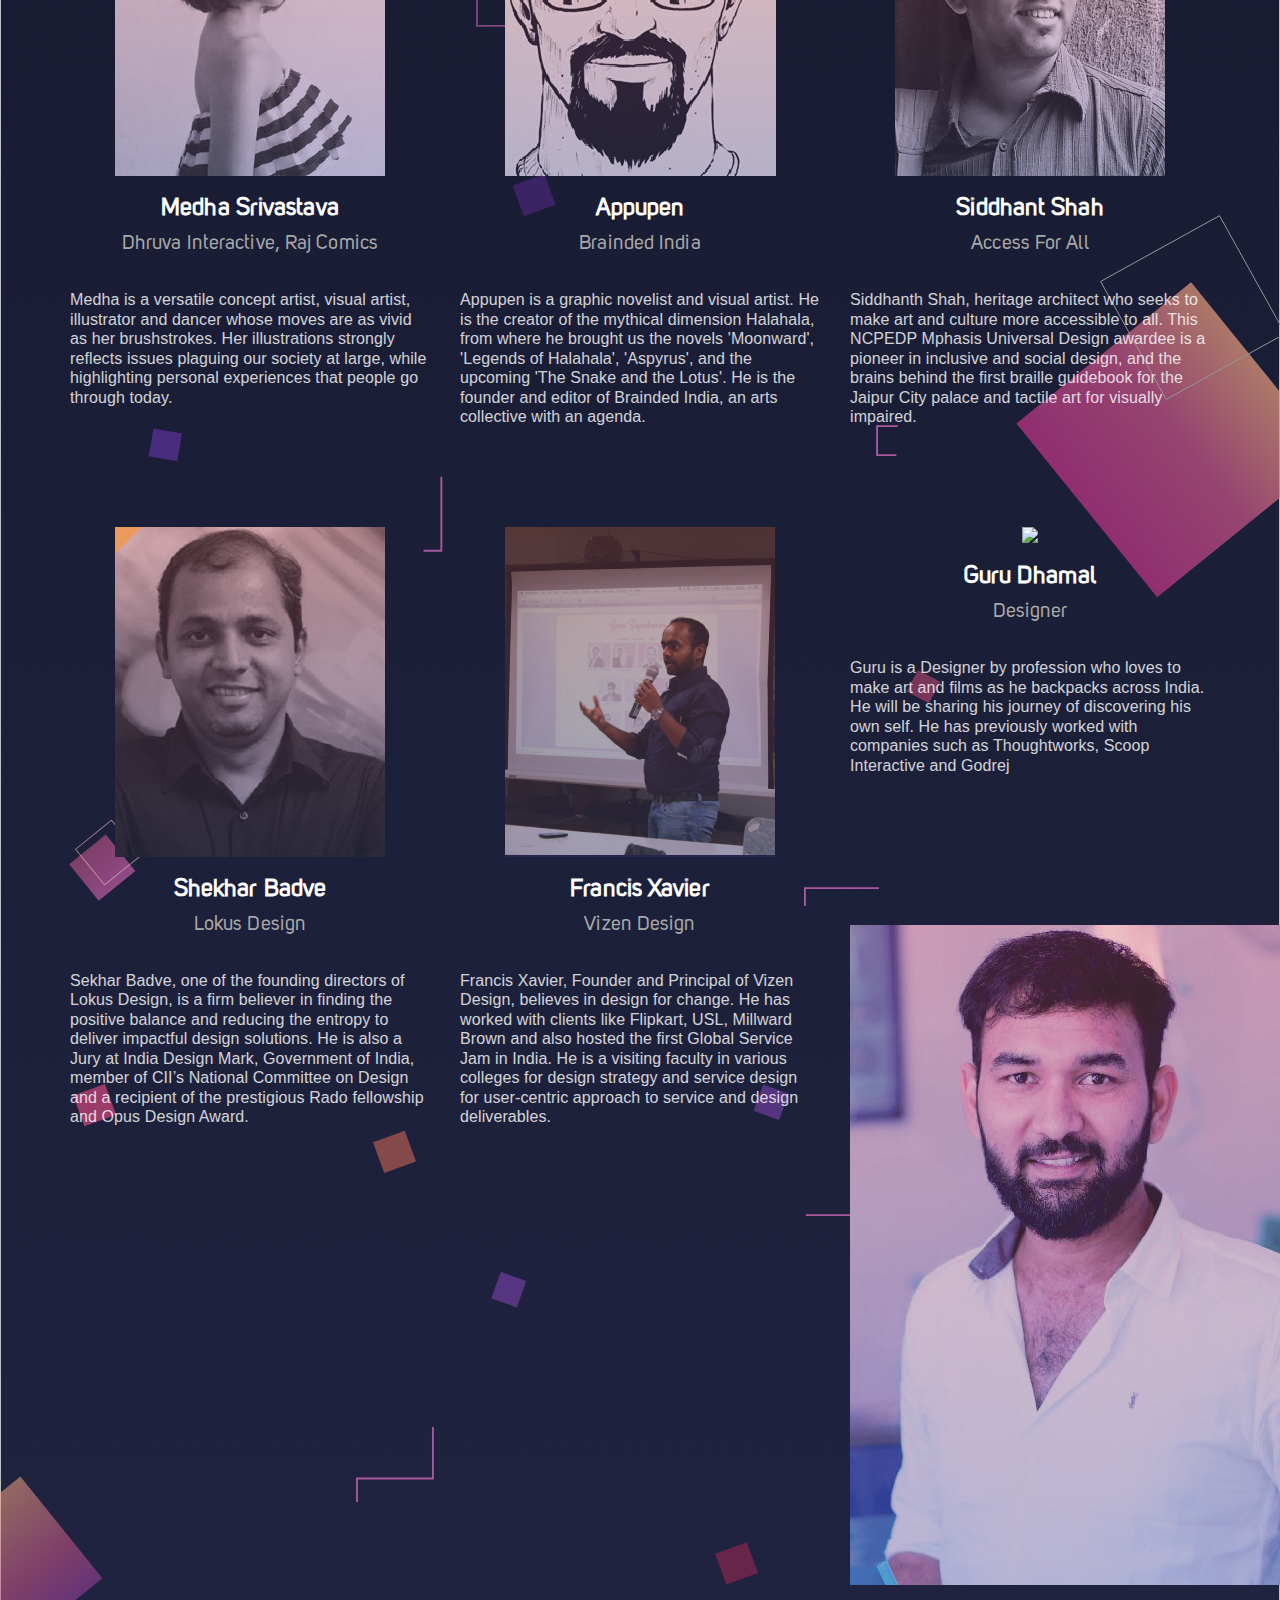
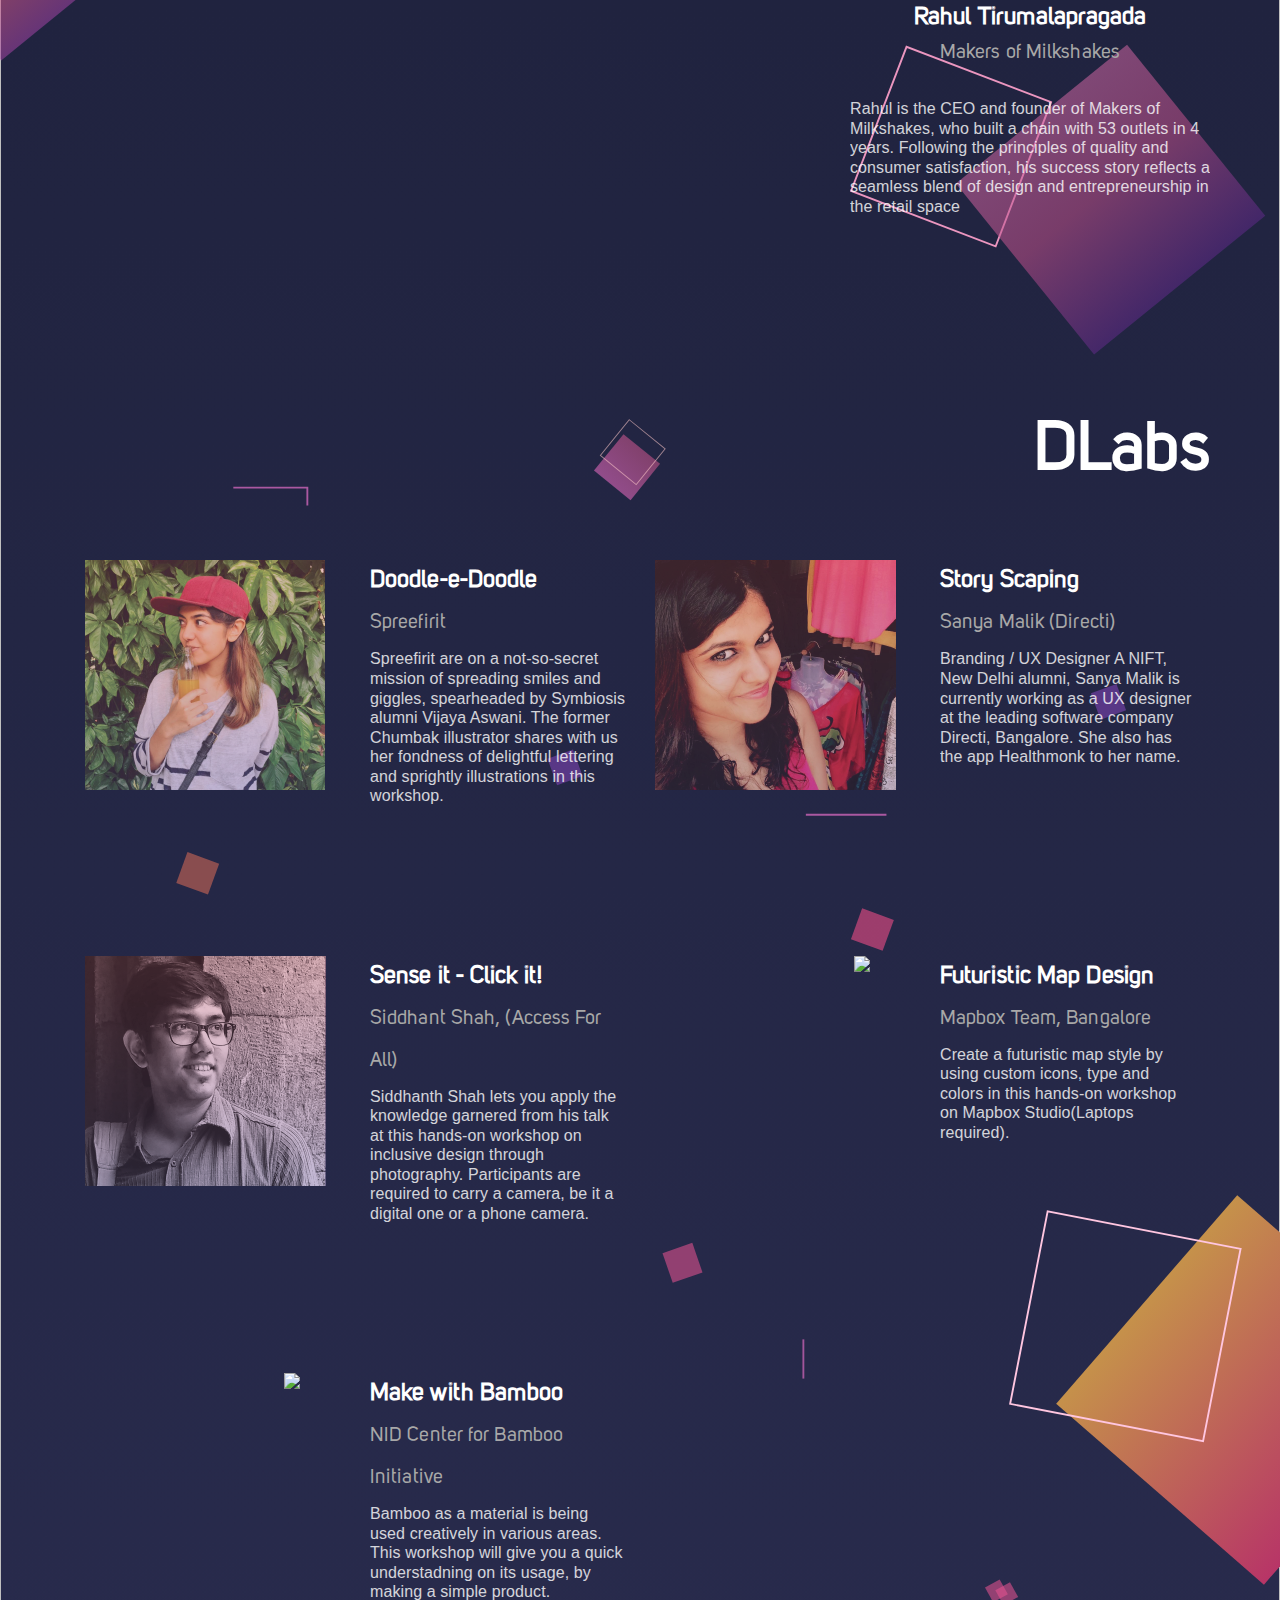
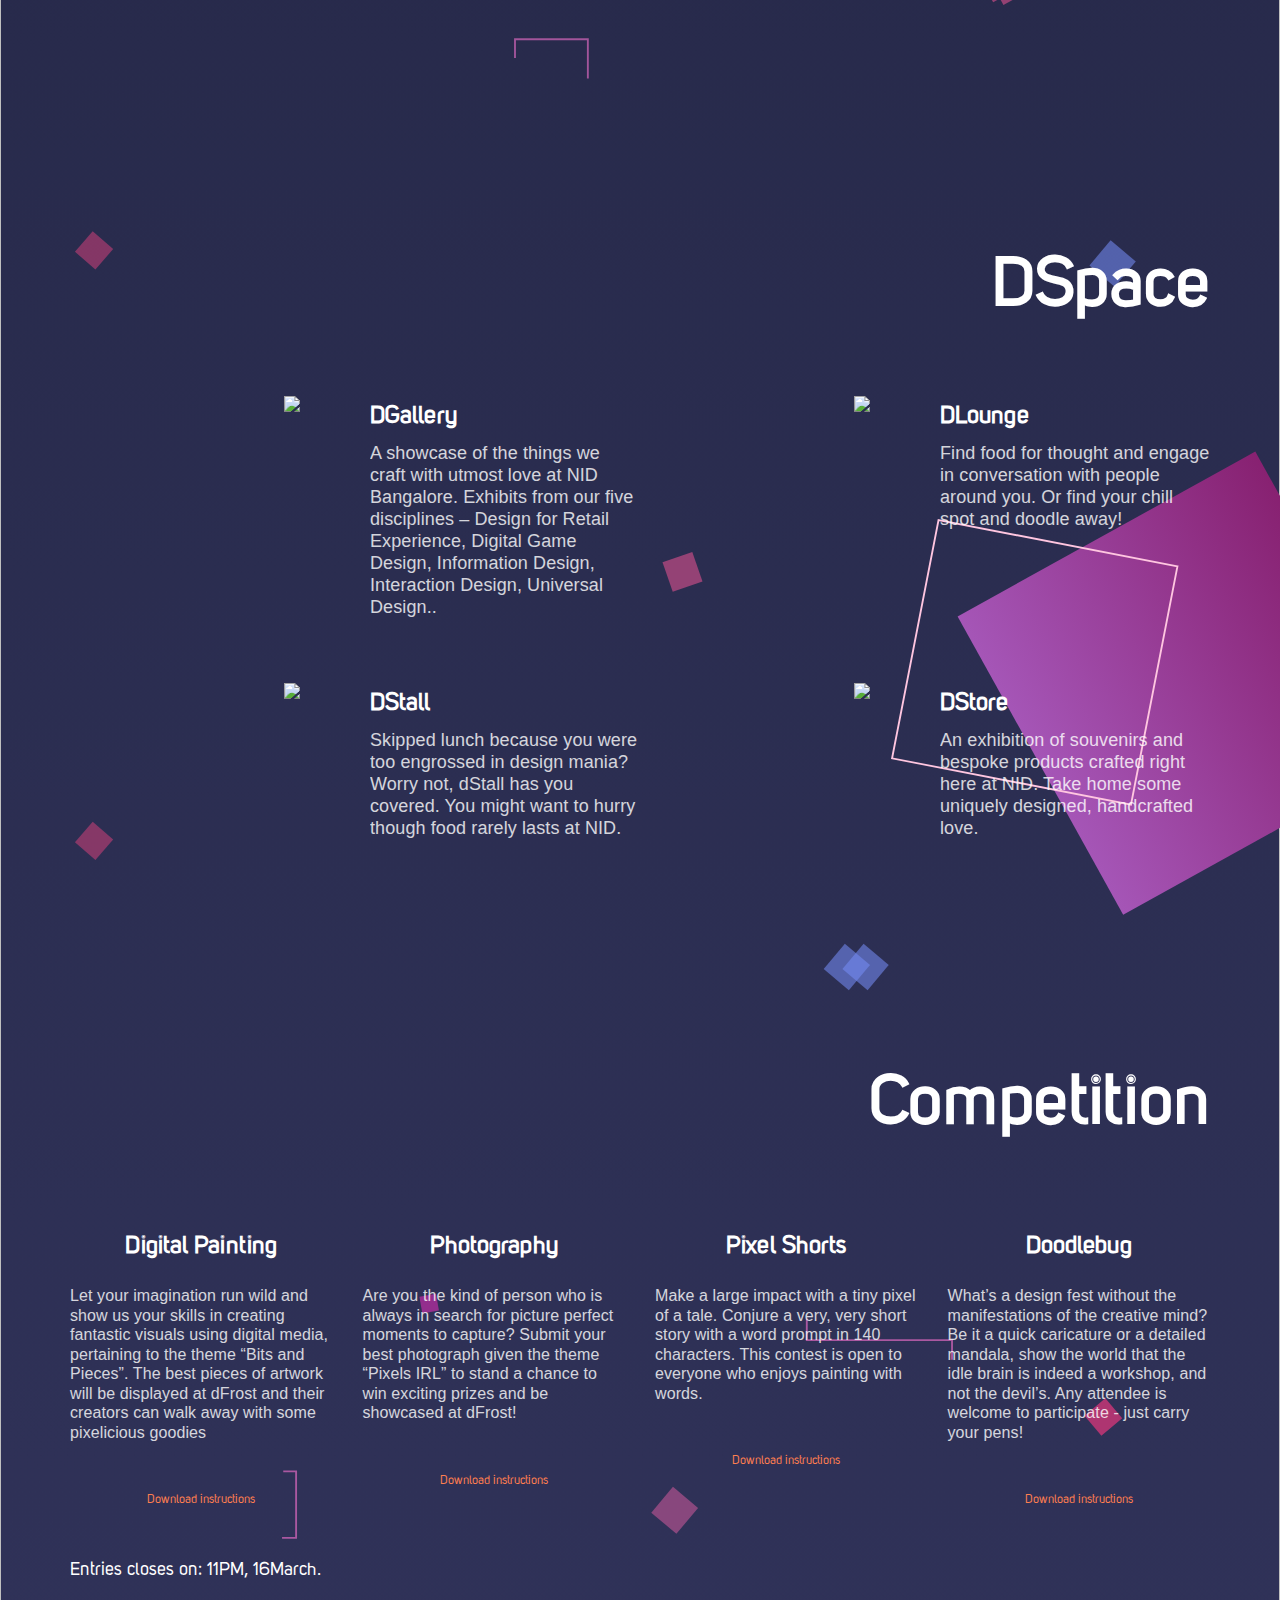
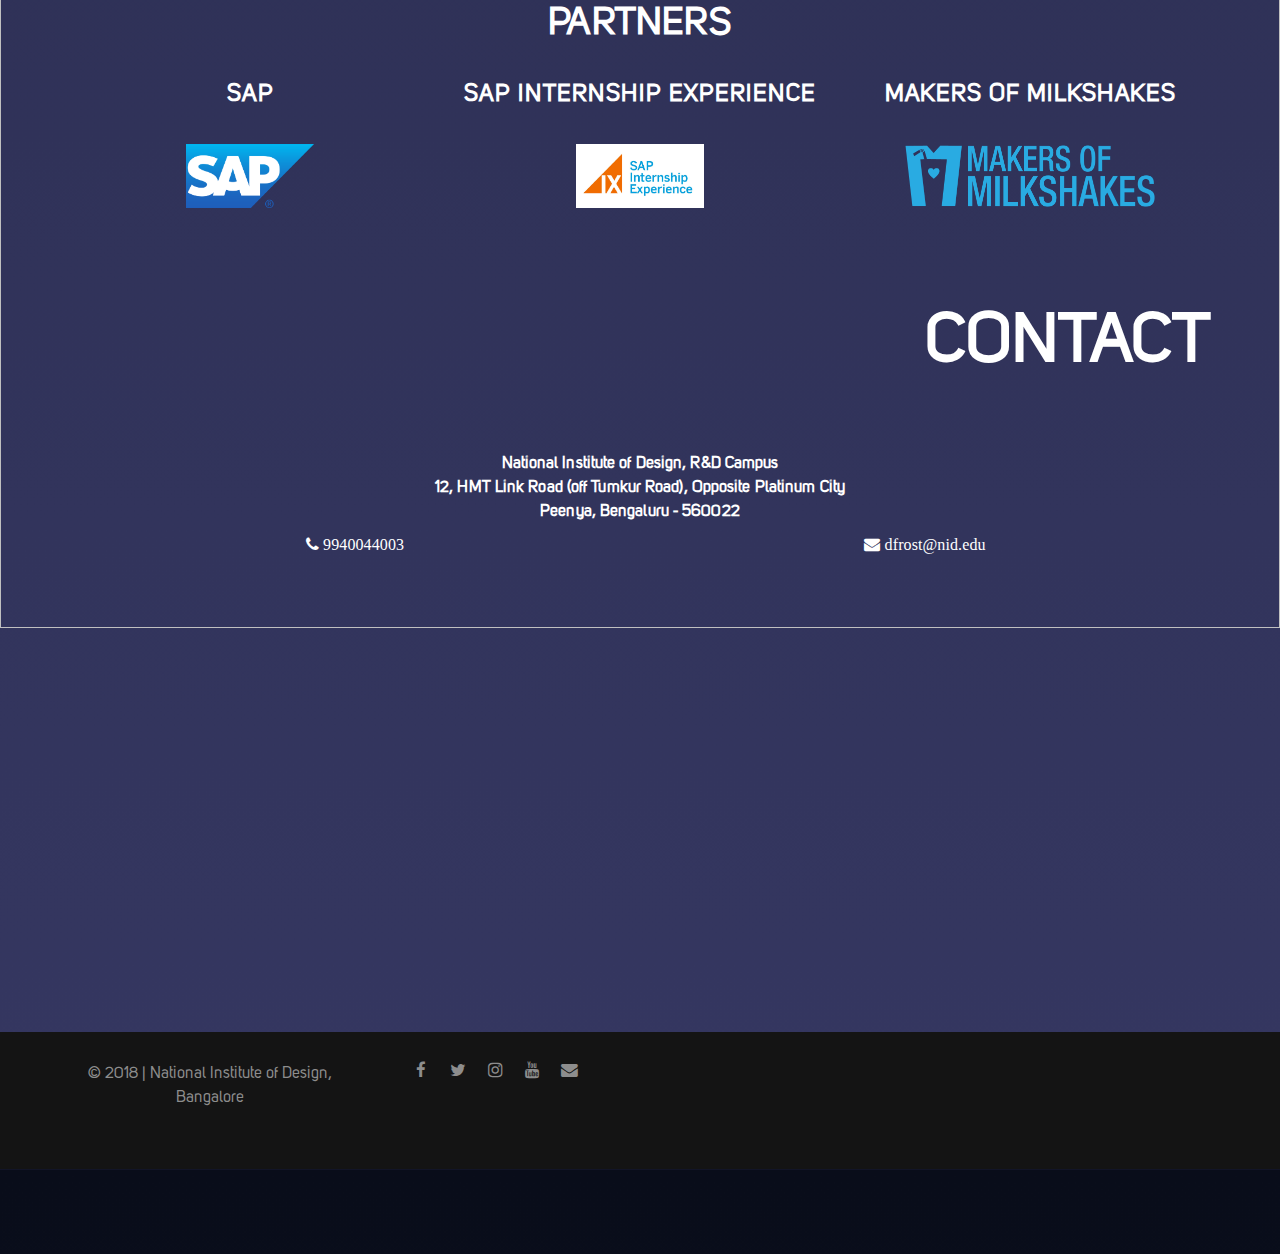
==== commit b29540f3: "chanch" ====
--- a/index.html
+++ b/index.html
@@ -42,9 +42,9 @@
                     <li class="">
                         <a class="page-scroll" href="#about">About</a>
                     </li>
-                     <li class="">
+                   <!--  <li class="">
                         <a class="page-scroll" href="#schedule">Schedule</a>
-                    </li> 
+                    </li> -->
                     <li class="">
                         <a class="page-scroll" href="#dtalks">Speakers</a>
                     </li>
@@ -58,9 +58,9 @@
                         <a class="page-scroll" href="#extras">Competitions</a>
                     </li>
                     
-                    <!-- <li class="">
+                     <li class="">
                         <a class="page-scroll" href="#partners">Partners</a>
-                    </li> -->
+                    </li> 
                     <li class="">
                         <a class="page-scroll" href="#contact">Contacts</a>
                     </li>
@@ -120,19 +120,19 @@
         <div class="row" >    
             
           <div class="col-xs-12">
-                <p class="main-heading-right">Schedule</p><br>
+                <p class="main-heading-right" style="padding-bottom: 0px; padding-top: 50px;">Schedule</p><br>
             </div>  
           
           <div class="col-lg-12 col-md-12 col-xs-12 text-center">
                             <!--DAY 1-->
-              <p class="days">Day 1 <br>17 March </p><br>
+              <p class="days" style="margin-top: 0px;">Day 1 <br>17 March </p><br>
               <div class="table-heading">dLabs<span class="table-side-heading"> | Workshop</span></div>
                  <div class="row margin-table-btm " style="position: relative" >
                      <div class="table-content col-sm-3" align ="left">10:00am -01:00pm<br>Make with bamboo<br><span class="light">NID center for bamboo initiatives</span></div>
            
                      <div class="table-content col-sm-3" align ="left">10:00am -01:00pm<br>Cartography<br><span class="light">Mapbox</span></div>
               
-                     <div class="table-content col-sm-3" align ="left">02:00pm -04:00pm<br>Doodle-a-Doodle<br><span class="light">Spreefirit</span></div>
+                     <div class="table-content col-sm-3" align ="left">02:00pm -04:00pm<br>Doodle-e-Doodle<br><span class="light">Spreefirit</span></div>
         
                      <div class="table-content col-sm-3" align ="left" style="display: none;">10:30 -11:00am<br>Make with bamboo<br>NID center for bamboo initiatives</div>
                   </div>
@@ -143,7 +143,7 @@
                 <div class="row margin-table-btm" style="position: relative" >
                      <div class="table-content col-sm-3" align ="left">06:00 -06:20pm<br>Appupen<br><span class="light">Halahala- Superheros, Satire and dissent in Independent Comics</span></div>
                  
-                     <div class="table-content col-sm-3" align ="left">06:20 -06:40pm<br>Shekhar Badve<br><span class="light">Lokusdesign</span></div>
+                     <div class="table-content col-sm-3" align ="left">06:20 -06:40pm<br>Shekhar Badve<br><span class="light">Locus Design</span></div>
                     
                      <div class="table-content col-sm-3" align ="left">06:40 -07:00pm<br>Siddhant Shah<br><span class="light">Access = Experience</span></div>
                  
@@ -155,7 +155,7 @@
                    <div class="table-heading" >dStage<span class="table-side-heading"> | Culturals</span></div >
                    
                   <div class="row margin-table-btm" style="position: relative" >
-                     <div class="table-content col-sm-3" align ="left">05:00 -06:00pm<br>Dance<br><span class="light">Parshwanath Upadhye</span></div>
+                     <div class="table-content col-sm-3" align ="left">05:00 -06:00pm<br>Dance<br><span class="light">Parshwanath</span></div>
                    
                      <div class="table-content col-sm-3" align ="left">07:20 -08:30pm<br>Culturals<br><span class="light">NID Students</span></div>
                  
@@ -170,7 +170,7 @@
            
                      <div class="table-content col-sm-3" align ="left">02:00pm -04:00pm<br>Story Scaping<br><span class="light">Sanya Malik</span></div>
               
-                     <div class="table-content col-sm-3" align ="left" style="display: none;">02:00pm -04:00pm<br>Doodle-a-Doodle<br><span class="light">Spreefirit</span></div>
+                     <div class="table-content col-sm-3" align ="left" style="display: none;">02:00pm -04:00pm<br>Doodle-e-Doodle<br><span class="light">Spreefirit</span></div>
         
                      <div class="table-content col-sm-3" align ="left" style="display: none;">10:30 -11:00am<br>Make with bamboo<br><span class="light">NID center for bamboo initiatives</span></div>
                   </div>
@@ -193,7 +193,7 @@
                    <div class="table-heading" >dStage<span class="table-side-heading"> | Workshop</span></div >
                    
                 <div class="row margin-table-btm" style="position: relative" >
-                     <div class="table-content col-sm-3" align ="left">05:00 -06:00pm<br>Dance<br><span class="light">Parshwanath Upadhye</span></div>
+                     <div class="table-content col-sm-3" align ="left">05:00 -06:00pm<br>Dance<br><span class="light">Parshwanath</span></div>
                    
                      <div class="table-content col-sm-3" align ="left">07:20 -08:30pm<br>Culturals<br><span class="light">NID Students</span></div>
                  
@@ -271,20 +271,37 @@
               <p class="sub-title">Access For All</p>
               <p class="table-content">Siddhanth Shah, heritage architect who seeks to make art and culture more accessible to all. This NCPEDP Mphasis Universal Design awardee is a pioneer in inclusive and social design, and the brains behind the first braille guidebook for the Jaipur City palace and tactile art for visually impaired.
           </p>              
-          </div>
-          <div class="col-lg-4 col-xs-12 margin-btm" align="text-center">
-              <img src="img/speakers/dtalks-5.png" class="img-rect">
-              <p class="title">Nirmala Sankaran</p>
-              <p class="sub-title">HeyMath!</p>
-              <p class="table-content">Nirmala Sankaran, an IIM B alumni, and a Citibank veteran, rightly envisioned two decades  ago that a solid grounding in elementary math and science was the reason Indian programmers were ahead. This made her found Heymath! , a web based math learning platform for students and teachers, that has been described by many as the Math Google.</p>              
-          </div>
+            </div>
           <div class="col-lg-4 col-xs-12 margin-btm" align="text-center">
               <img src="img/speakers/dtalks-6.png" class="img-rect">
               <p class="title">Shekhar Badve</p>
-              <p class="sub-title">Lokusdesign</p>
-              <p class="table-content">Shekhar Badve, one of the founding directors of Lokus Design, is a firm believer in finding the positive balance and reducing the entropy to deliver impactful design solutions. He is also a Jury at India Design Mark, Government of India, member of CII’s National Committee on Design and a recipient of the prestigious Rado fellowship and Opus Design Award.</p>              
-          </div>
-          </div> 
+              <p class="sub-title">Lokus Design</p>
+              <p class="table-content">Sekhar Badve, one of the founding directors of Lokus Design, is a firm believer in finding the positive balance and reducing the entropy to deliver impactful design solutions. He is also a Jury at India Design Mark, Government of India, member of CII’s National Committee on Design and a recipient of the prestigious Rado fellowship and Opus Design Award.</p>              
+          </div>
+            <div class="col-lg-4 col-xs-12 margin-btm" align="text-center">
+              <img src="img/speakers/dtalks-francis.png" class="img-rect">
+              <p class="title">Francis Xavier</p>
+              <p class="sub-title">Vizen Design</p>
+              <p class="table-content">Francis Xavier, Founder and Principal of Vizen Design, believes in design for change. He has worked with clients like Flipkart, USL, Millward Brown and also hosted the first Global Service Jam in India. He is a visiting faculty in various colleges for design strategy and service design for user-centric approach to service and design deliverables. </p>              
+          </div>
+            <div class="col-lg-4 col-xs-12 margin-btm" align="text-center">
+              <img src="img/speakers/dtalks-guru.png" class="img-rect">
+              <p class="title">Guru Dhamal</p>
+              <p class="sub-title">Designer</p>
+              <p class="table-content">Guru is a Designer by profession who loves to make art and films as he backpacks across India. He will be sharing his journey of discovering his own self. He has previously worked with companies such as Thoughtworks, Scoop Interactive and Godrej </p>              
+          </div>
+            <div class="col-lg-4 col-xs-12 margin-btm" align="text-center">
+                          
+            </div>
+            <div class="col-lg-4 col-xs-12 margin-btm" align="text-center">
+              <img src="img/speakers/dtalks-rahul.png" class="img-rect">
+              <p class="title">Rahul Tirumalapragada</p>
+              <p class="sub-title">Makers of Milkshakes</p>
+              <p class="table-content">Rahul is the CEO and founder of Makers of Milkshakes, who built a chain with 53 outlets in 4 years. Following the principles of quality and consumer satisfaction, his success story reflects a seamless blend of design and entrepreneurship in the retail space </p>              
+            </div>
+            
+          </div>        
+          
       </div>
     </section>
 
@@ -304,7 +321,7 @@
 					
 				</div>
 				<div class="col-lg-3 col-sm-6 col-xs-12" align="center" >
-					<p class="title">Doodle-a-Doodle</p>
+					<p class="title">Doodle-e-Doodle</p>
 					  <p class="sub-title">Spreefirit</p>
 					  <p class="table-content" >Spreefirit are on a not-so-secret mission of spreading smiles and giggles, spearheaded by Symbiosis alumni Vijaya Aswani. The former Chumbak illustrator shares with us her fondness of delightful lettering and sprightly illustrations in this workshop.</p>
 				</div> 
@@ -332,19 +349,42 @@
                   <p class="sub-title">Siddhant Shah, (Access For All)</p>
                   <p class="table-content">Siddhanth Shah lets you apply the knowledge garnered from his talk at this hands-on workshop on inclusive design through photography. Participants are required to carry a camera, be it a digital one or a phone camera.</p>
             </div>
-    
-            <!-- <div class="col-lg-3 col-sm-6 col-xs-12"  >
-                 
-                <img src="img/dlabs/one.jpeg" align="center" class="img-rect" style="margin-right:40px;">
+        
+             <div class="col-lg-3 col-sm-6 col-xs-12"  >
+                 
+                <img src="img/dlabs/dlabs-mapbox.png" align="center" class="img-rect" style="margin-right:40px;">
+                
+            </div>
+            <div class="col-lg-3 col-sm-6 col-xs-12" align="center">
+                <p class="title">Futuristic Map Design</p>
+                  <p class="sub-title">Mapbox Team, Bangalore</p>
+                  <p class="table-content">Create a futuristic map style by using custom icons, type and colors in this hands-on workshop on Mapbox Studio(Laptops required).</p>
+            </div>
+            </div>
+    
+                  <div class="col-lg-12 col-xs-12 margin-btm" align="text-center" style="margin-bottom: 50px;"> 
+			     <div class="col-lg-3 col-sm-6 col-xs-12"  >
+                 
+                <img src="img/dlabs/dlabs-bamboo.png" align="center" class="img-rect" style="margin-right:40px;">
+                
+            </div>
+            <div class="col-lg-3 col-sm-6 col-xs-12" align="center">
+                <p class="title">Make with Bamboo</p>
+                  <p class="sub-title">NID Center for Bamboo Initiative</p>
+                  <p class="table-content">Bamboo as a material is being used creatively in various areas. This workshop will give you a quick understadning on its usage, by making a simple product.</p>
+            </div>
+        
+             <!--<div class="col-lg-3 col-sm-6 col-xs-12"  >
+                 
+                <img src="img/dlabs/mapbox.jpeg" align="center" class="img-rect" style="margin-right:40px;">
                 
             </div>
             <div class="col-lg-3 col-sm-6 col-xs-12" align="center">
                 <p class="title">Photography</p>
                   <p class="sub-title">Siddhant Shah, (Access For All)</p>
                   <p class="table-content">Siddhanth Shah lets you apply the knowledge garnered from his talk at this hands-on workshop on inclusive design through photography. Participants are required to carry a camera, be it a digital one or a phone camera.</p>
-            </div>
-            </div> -->
-          </div>
+            </div>-->
+            </div>
           </div>
     </div>
 </section>
@@ -405,36 +445,7 @@
     </div>
 </section>    
     
-<section id="dspace" class="content-section text-center">
-      <div class="container">
-<div class="row" align="right" >
-    <div class="col-xs-12">
-                <p class="main-heading-right">DStage</p><br>
-            </div>
-            <div class="col-lg-12 col-xs-12 margin-btm" align="text-center">         
-				<div class="col-lg-3 col-sm-6 col-xs-12" >
-					 
-					<img src="img/dstage/one.png" align="center" style="margin-right:40px;" class="img-rect">
-					
-				</div>
-				<div class="col-lg-3 col-sm-6 col-xs-12" align="center" >
-                    <p class="title">Parshwanath Upadhye</p>
-					  <p class="table-content" >Parshwanath Upadhye, an Indian classical dancer is renowned for his striking combination of Tandava the male energy with gentle Lasya the graceful movements.<br>Dance, a beautiful blend of music and rhythmic movement, is a form of story-telling that tugs at our heart strings. Watch Parshwanath transport everyone to another era with beautiful classical Indian dance.</p>
-				</div> 
-				<div class="col-lg-3 col-sm-6 col-xs-12">
-					 
-					<img src="img/dstage/shikhar.png" align="center" style="margin-right:40px;" class="img-rect">
-					
-				</div>
-				<div class="col-lg-3 col-sm-6 col-xs-12" align="center">
-					<p class="title">Shikhar Kamat</p>
-					  <p class="table-content"> Shikhar Kamat, a filmmaker from Andheri is on a quest to promote new age magic. A self-taught magician, he prefers to call himself a psychological illusionist or mentalist.<br>Magic is an art and skill that leaves people spell bound and speechless. Witness Shikhar Kamat making the  impossible possible.</p>
-				</div>
-			</div>
-
-          </div>
-    </div>
-</section>    
+
     
 <section id="extras" class="content-section text-center">
       <div class="container">
@@ -479,40 +490,40 @@
           <!--</div>-->
         </div>
 		      <p align="left" style=" margin-top:20px; font-size:18px;" >
-            <br/>  Mail your entries to dfrost@nid.edu. Entries closes on: 11PM, 16March. </p>
+            <br/> Entries closes on: 11PM, 16March.</p>
       </div>
     </section>
 
     
-<!--<section id="partners" class="content-section text-center">
+<section id="partners" class="content-section text-center">
       <div class="container">
         <div class="row">
             <p class="main-heading-small">PARTNERS</p><br>
-          <div class="col-lg-12 text-center">
+         <!-- <div class="col-lg-12 text-center">
               <p class="intro-text">some text</p>
               <br>
                <h4 align="center"> Associate Sponsor<br> <img src="img/sponsors/sp-hp.jpg" style="width:200px;height:200px;" align="center"></h4>
-          </div>
+          </div>-->
             
           <div class="col-lg-4 text-center">
-              <h3>dGallery Sponsor</h3>
-              <img src="img/sponsors/sp-wacom.png" style="width:128px;height:128px;">
+              <h3>SAP</h3>
+              <img src="img/partner/SAP1.png" style="width:128px;height:64px;">
           </div>
             
           <div class="col-lg-4 text-center">
-              <h3>dTalks Sponsor</h3>
-              <img src="img/sponsors/sp-mapbox.png" style="width:128px;height:128px;">
+              <h3>SAP Internship Experience</h3>
+              <img src="img/partner/SAP2.jpg" style="width:128px;height:64px;">
           </div>
             
           <div class="col-lg-4 text-center">
-              <h3>dLabs Sponsor</h3>
-              <img src="img/sponsors/sp-thyrocare.png" style="width:128px;height:128px;">
+              <h3>Makers of Milkshakes</h3>
+              <img src="img/partner/MOM.png" style="width:256px;height:64px;">
           </div>
             
         </div>
       </div>
     </section> 
-             -->
+             
 
 
 <section id="contact" class="content-section text-center">
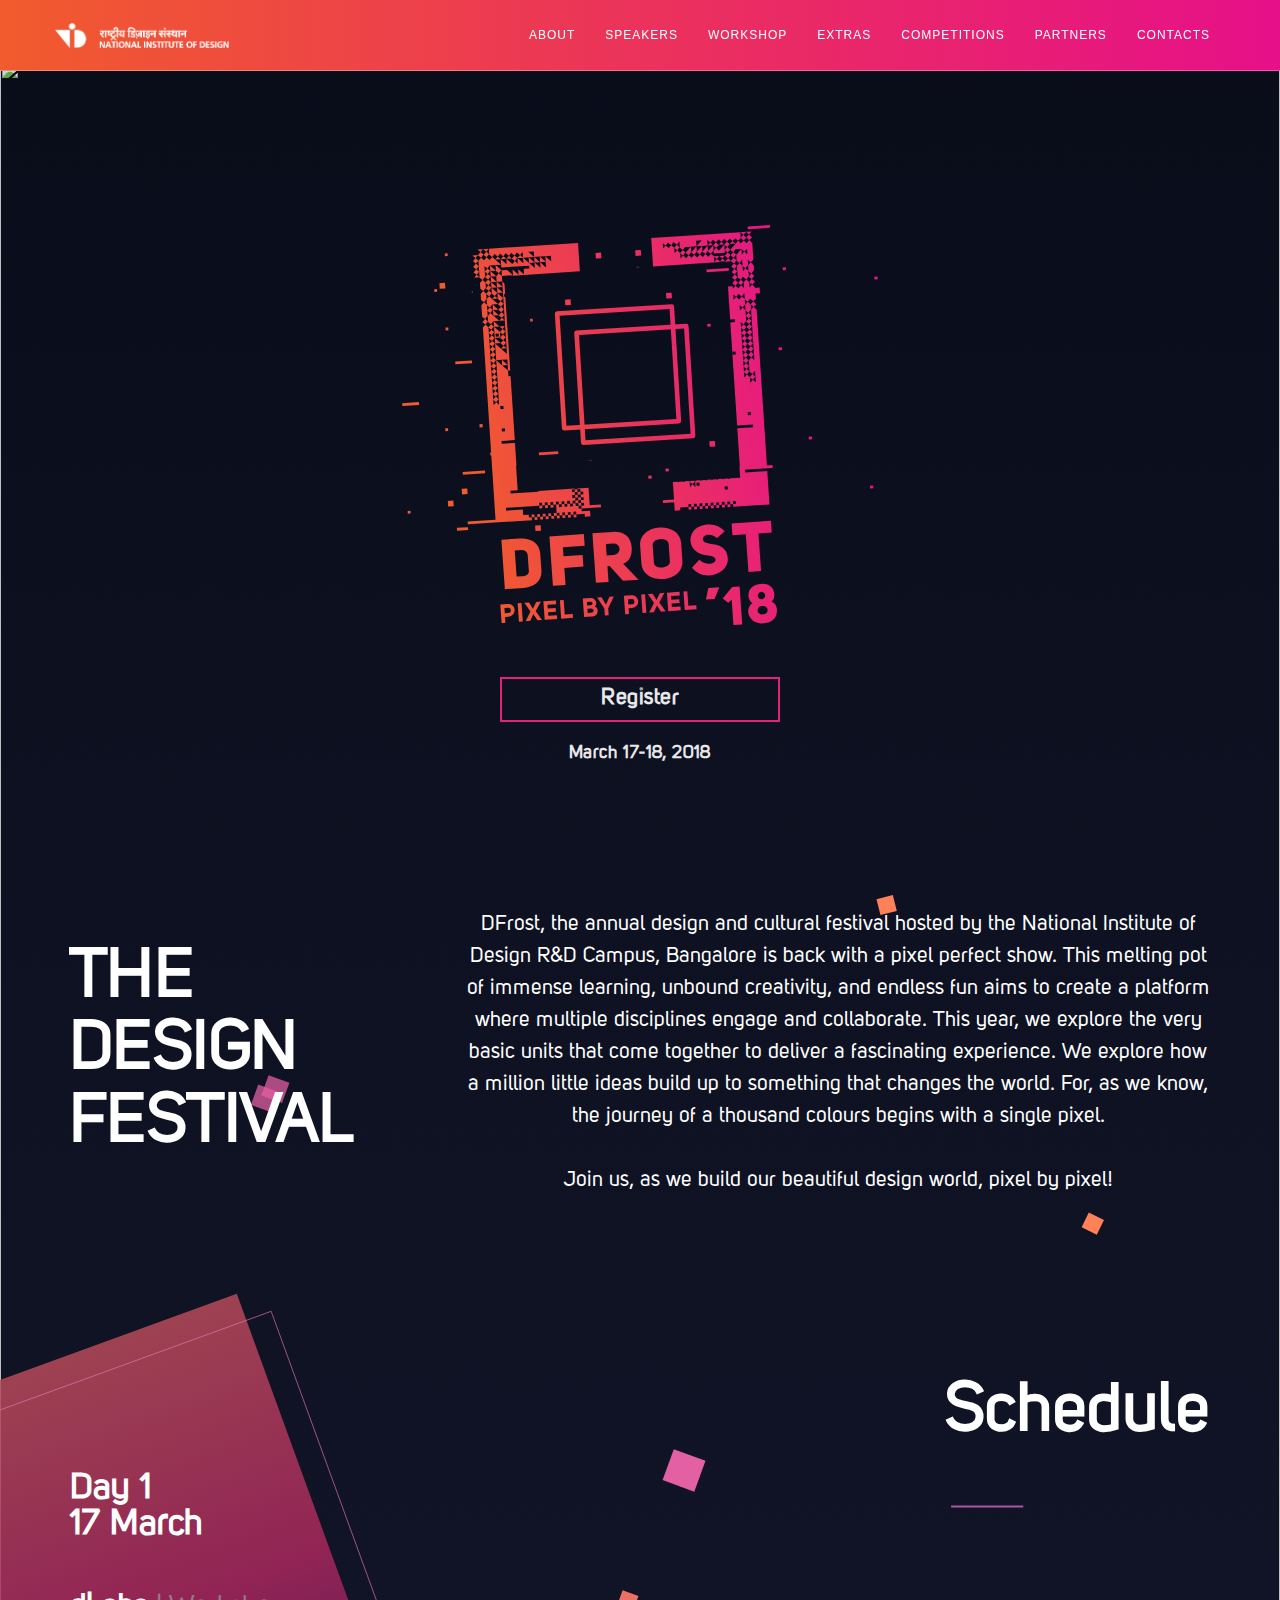
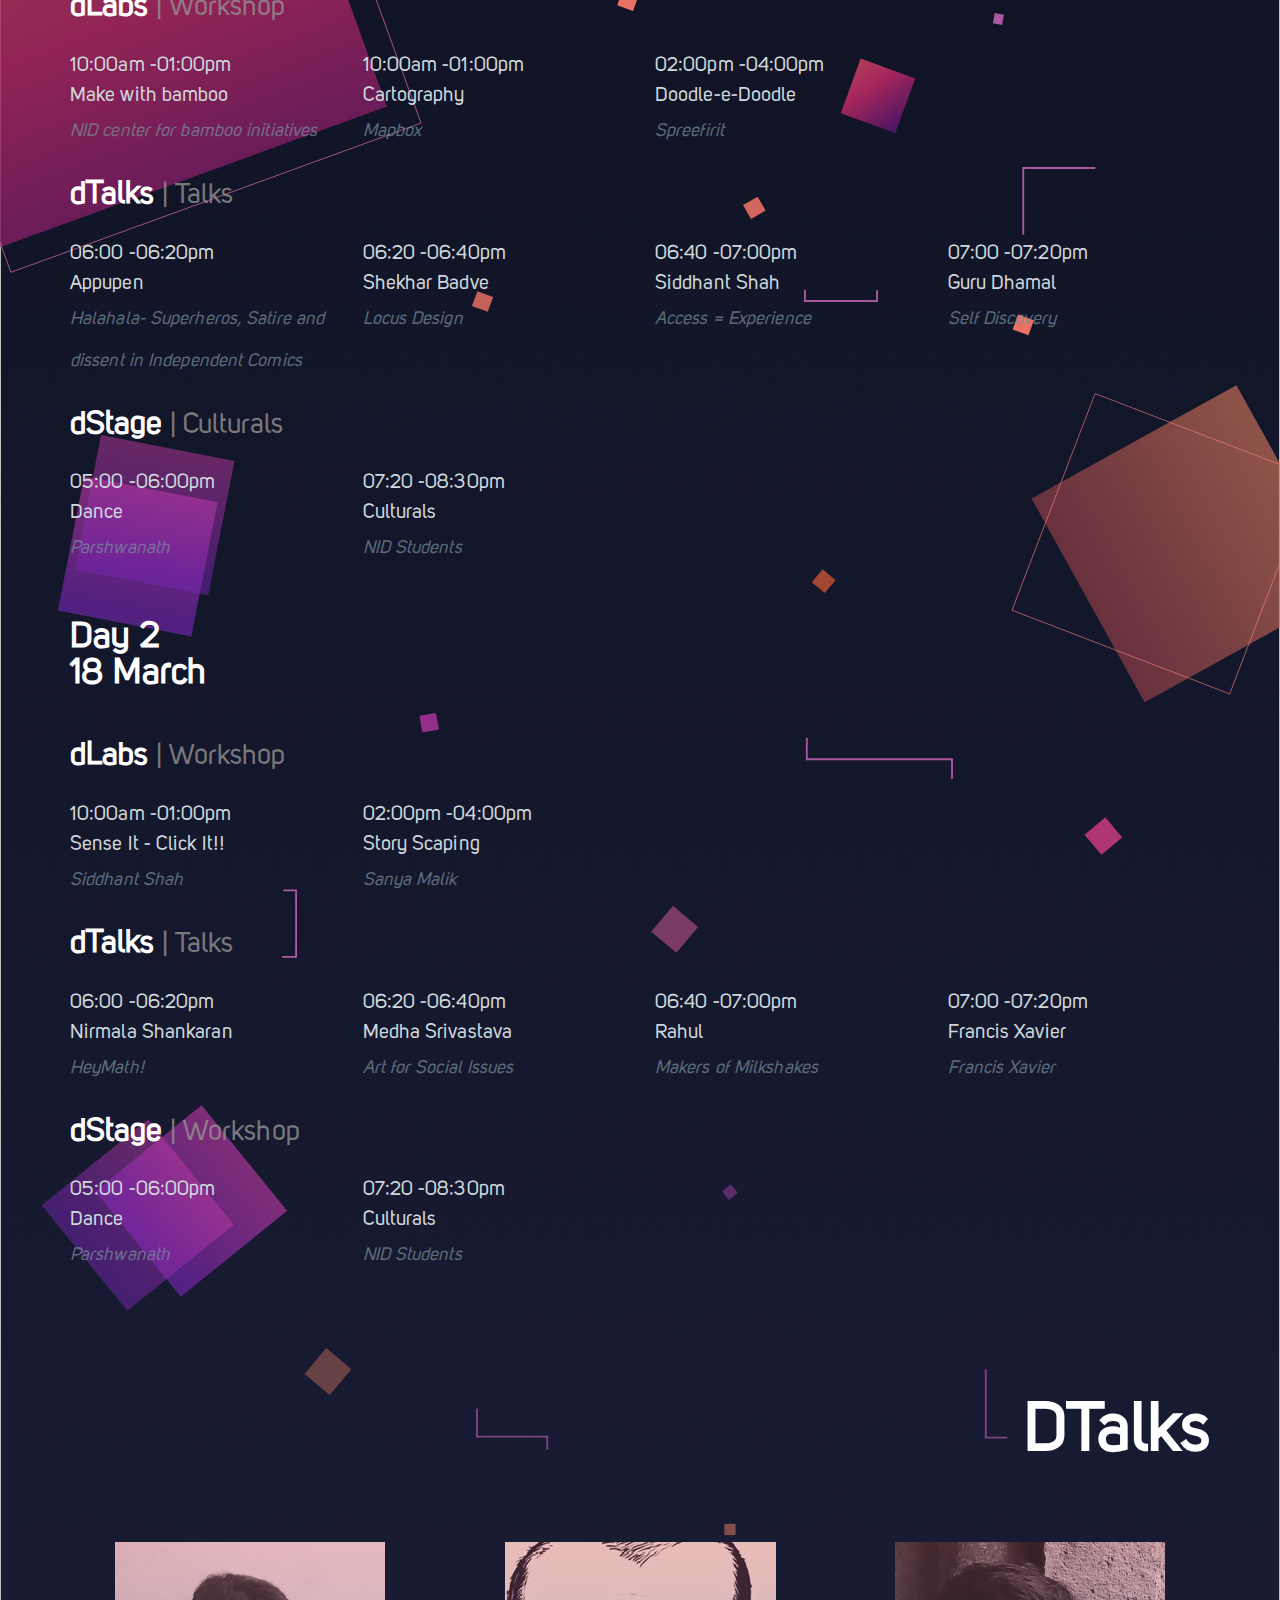
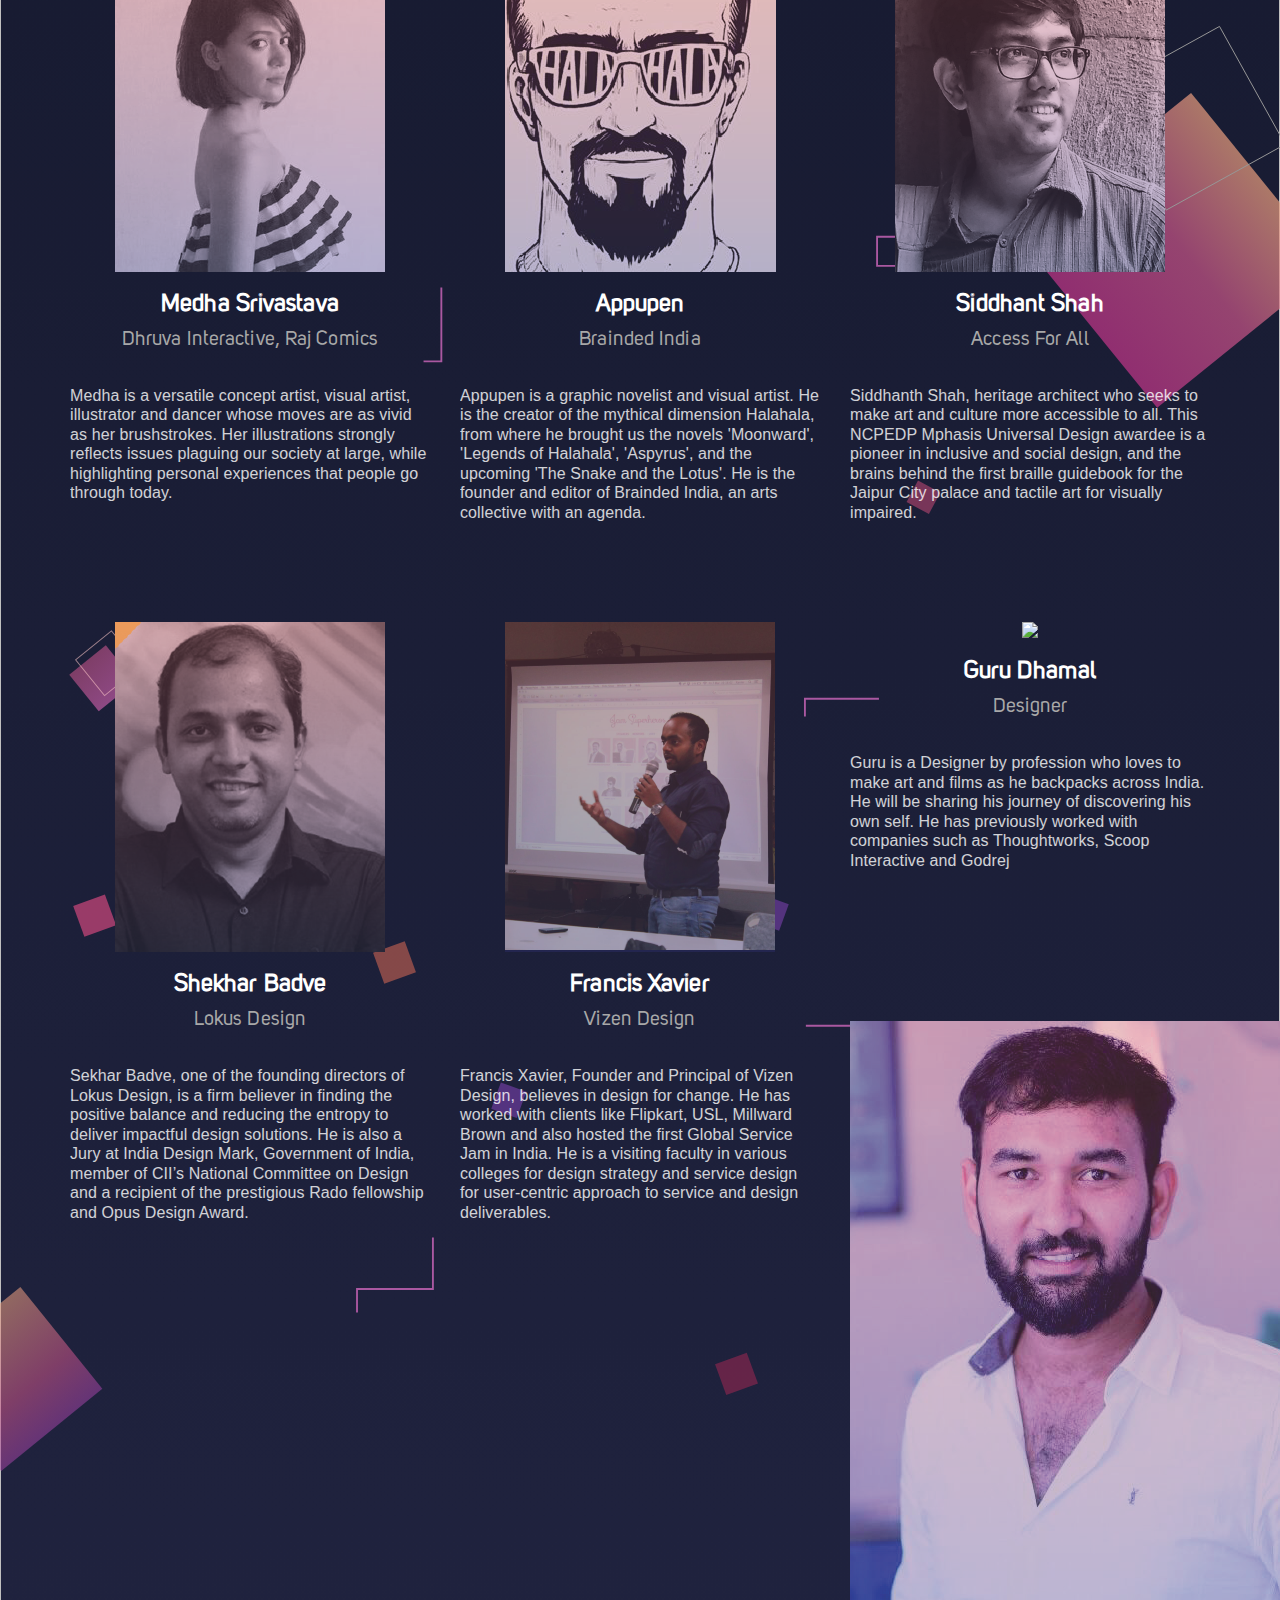
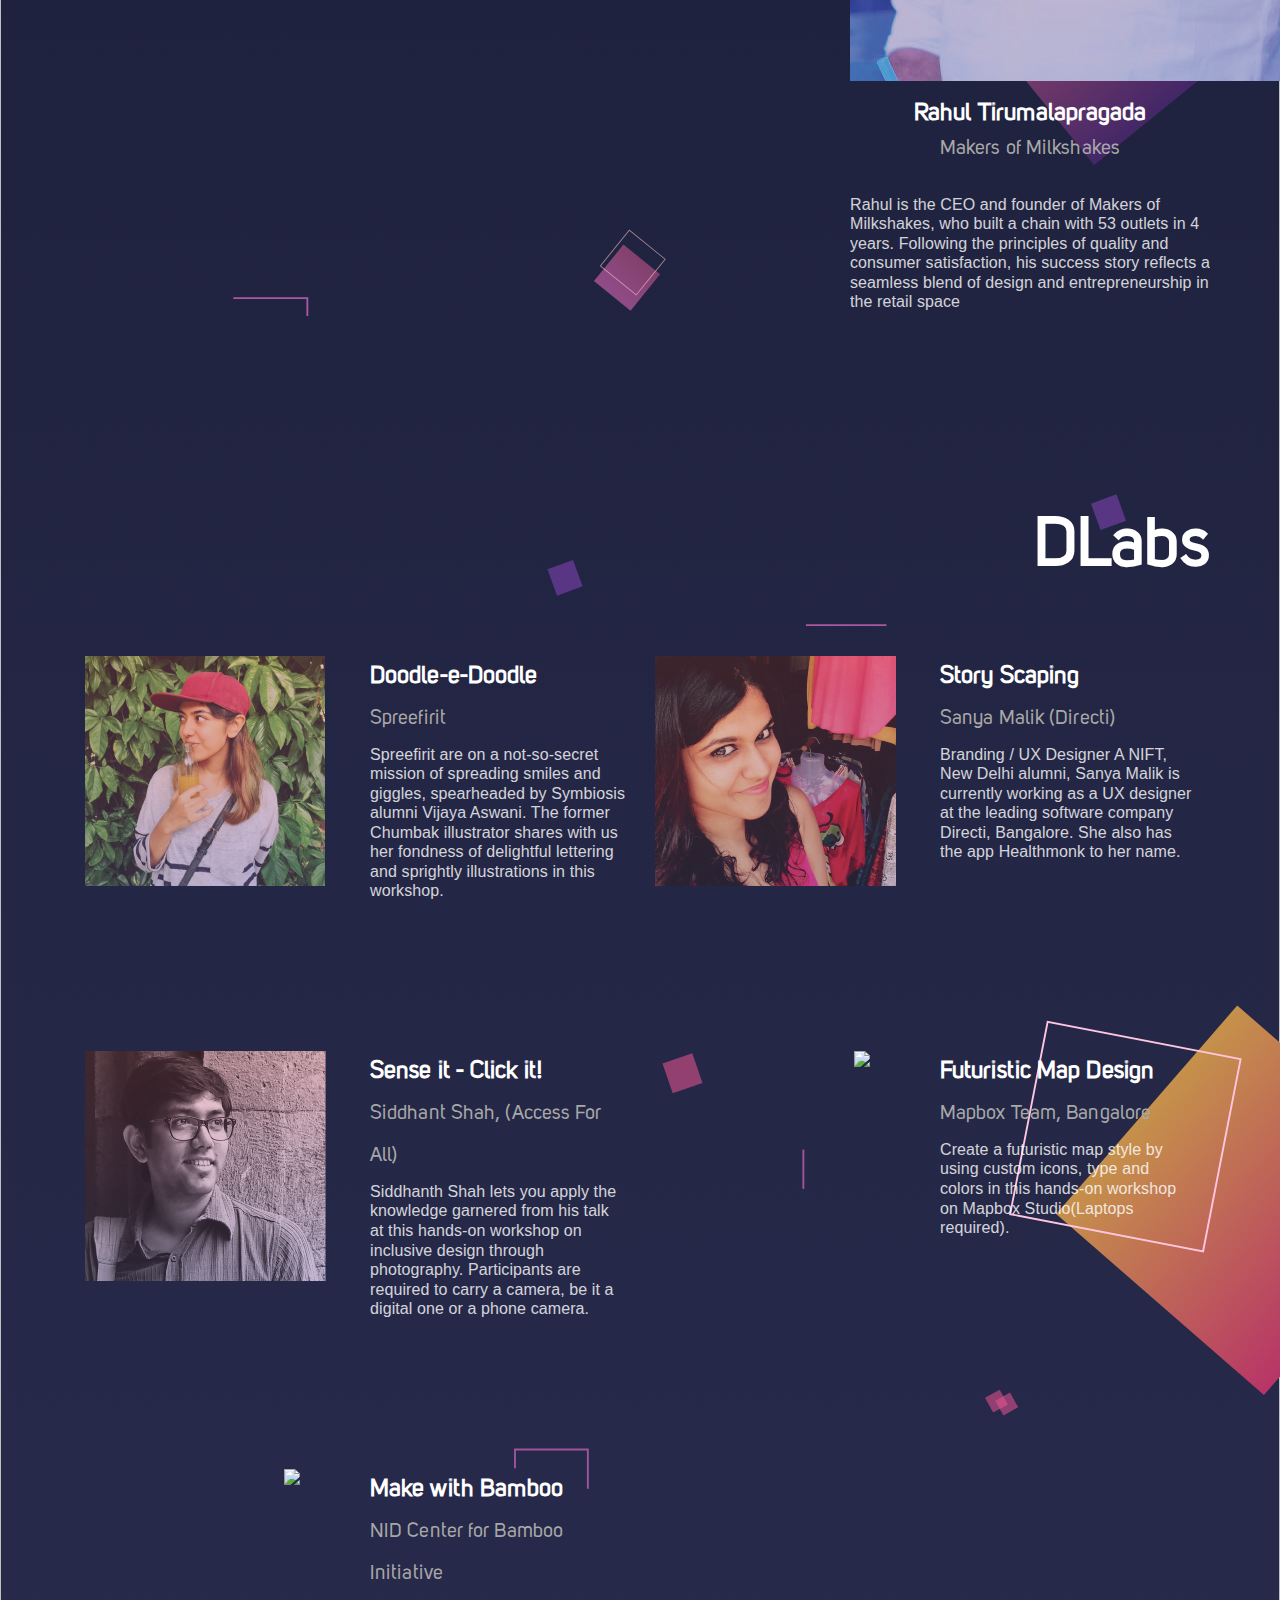
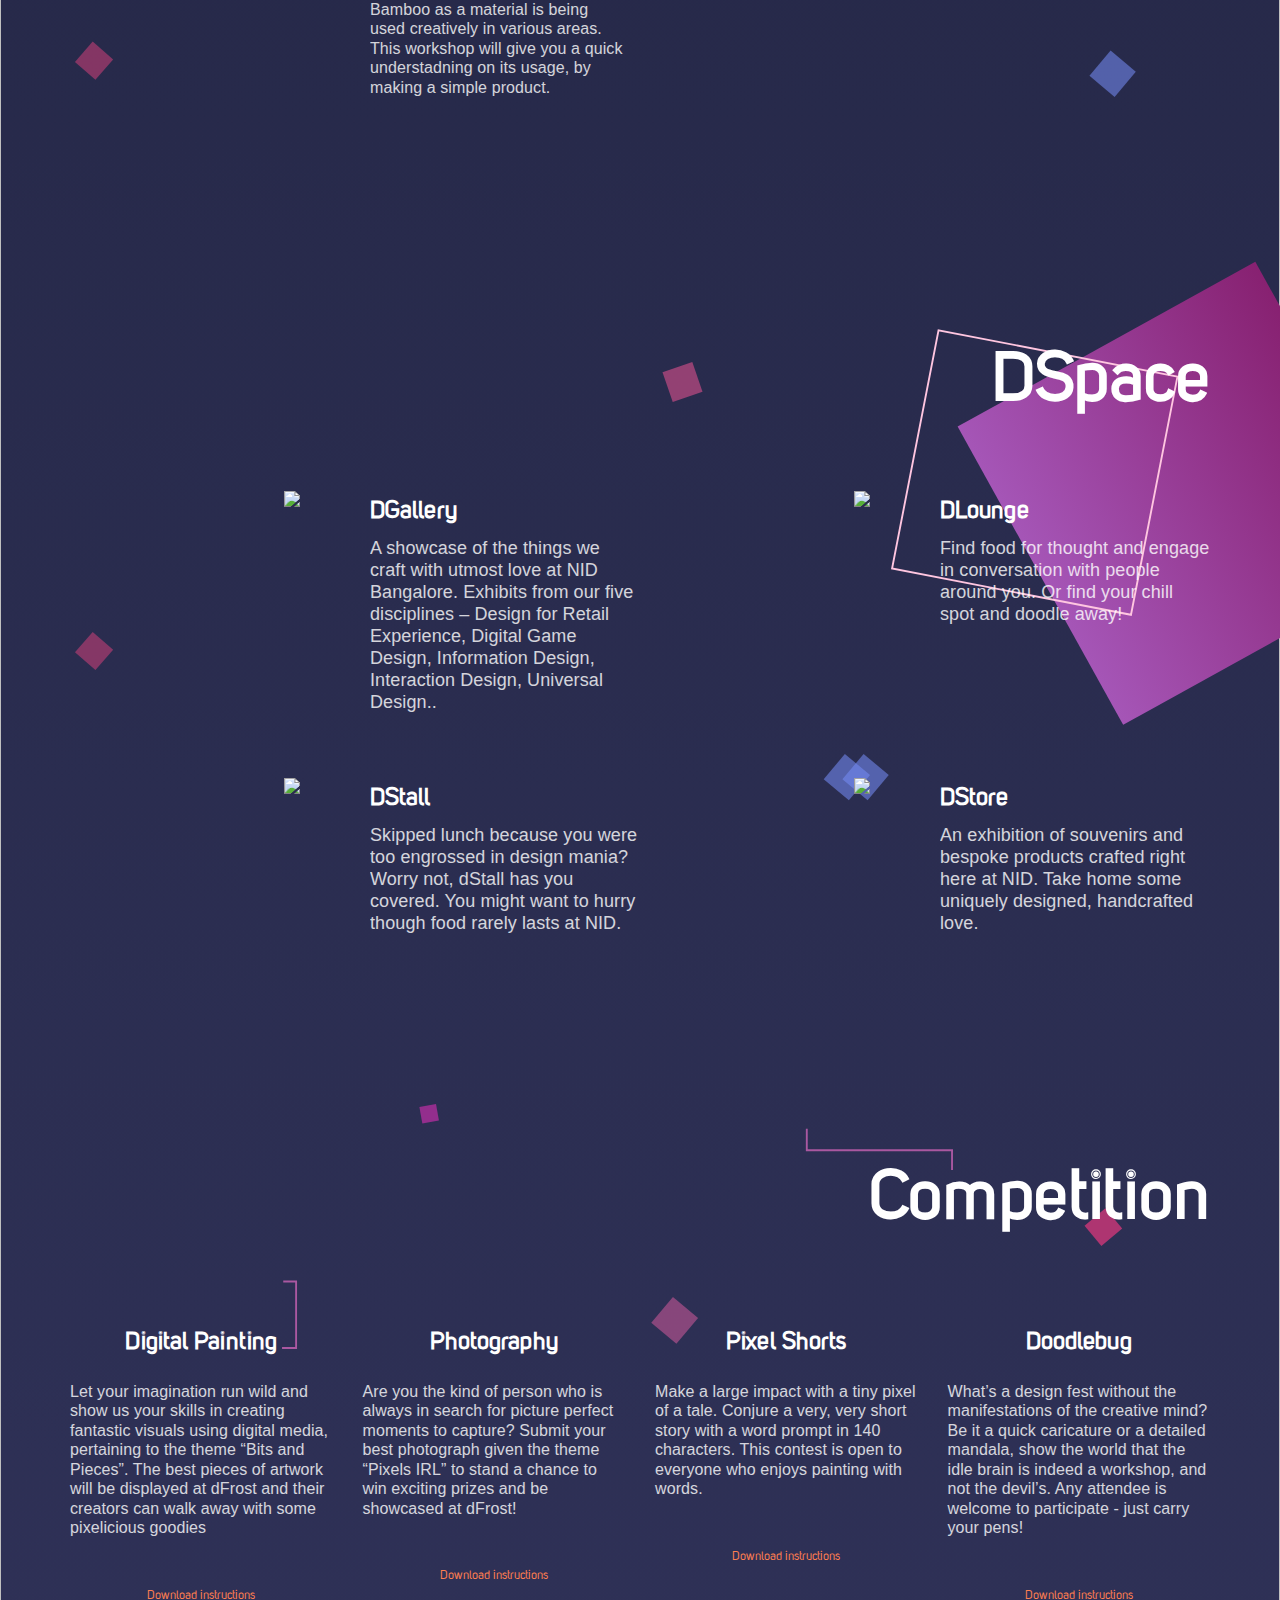
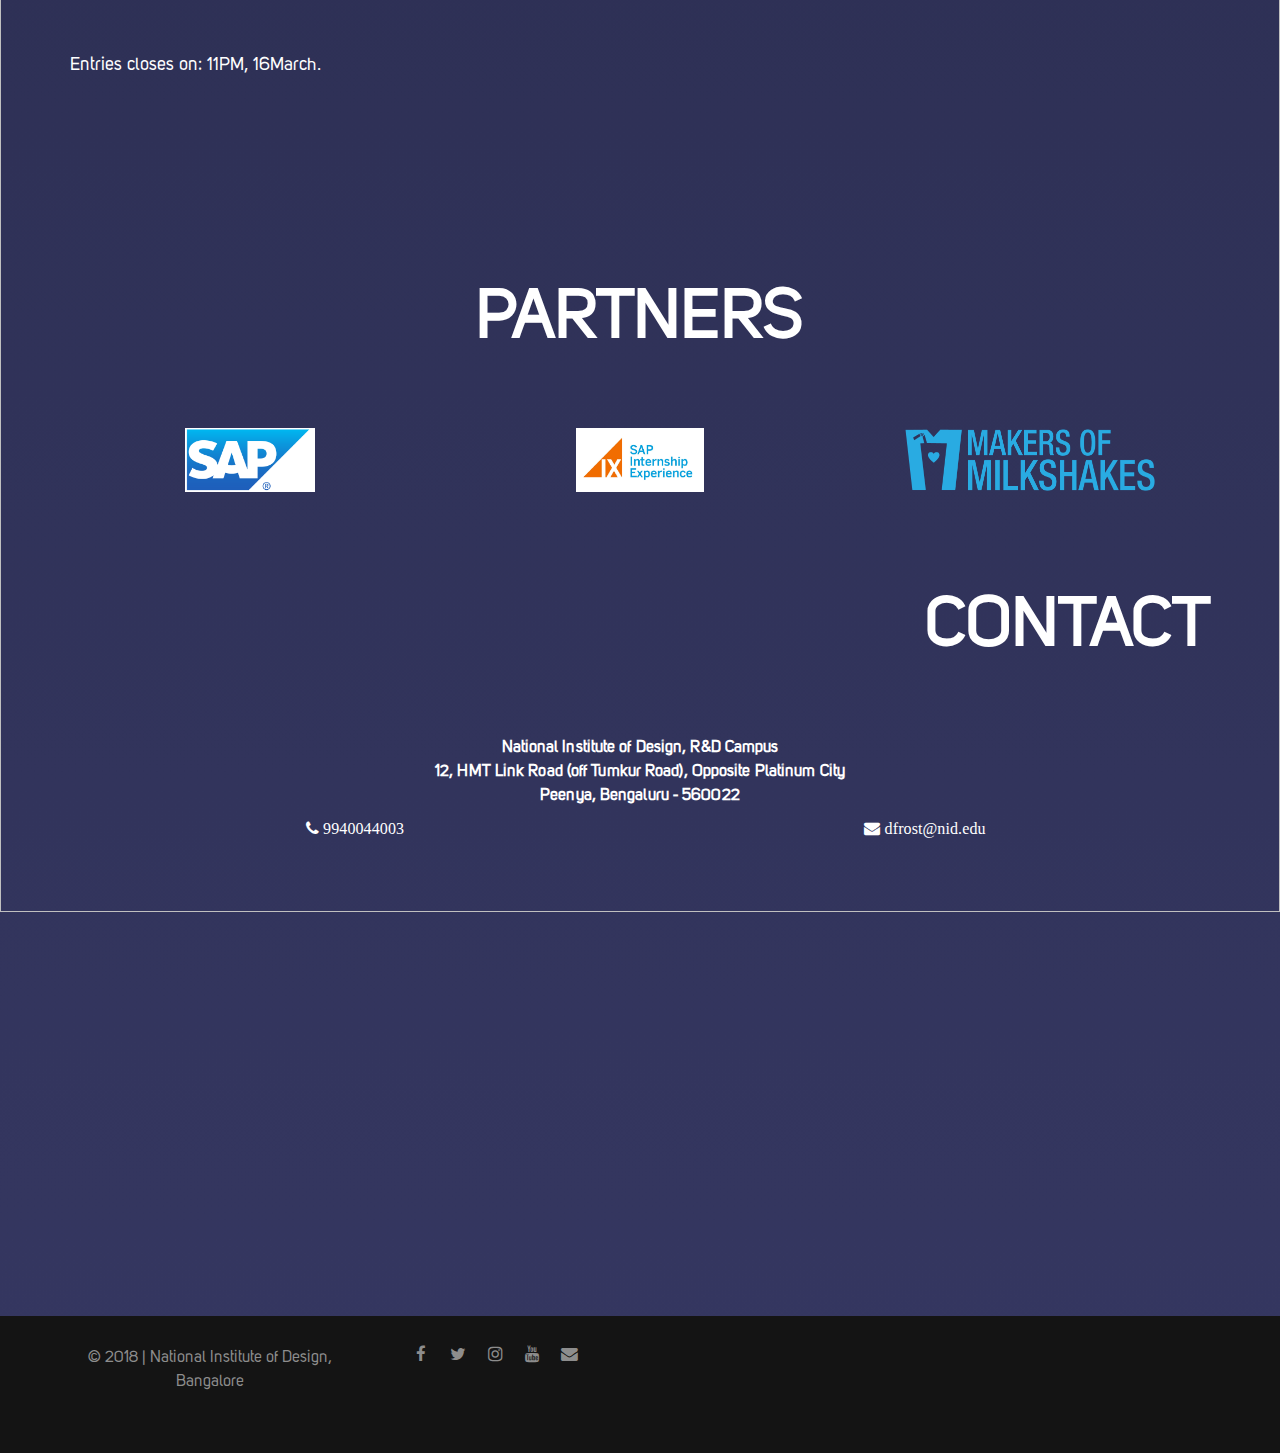
==== commit 3c46ce1a: "chanch-12:43" ====
--- a/index.html
+++ b/index.html
@@ -497,8 +497,8 @@
     
 <section id="partners" class="content-section text-center">
       <div class="container">
-        <div class="row">
-            <p class="main-heading-small">PARTNERS</p><br>
+        <div class="row" style="margin-top: 100px">
+            <p class="main-heading-center">PARTNERS</p><br>
          <!-- <div class="col-lg-12 text-center">
               <p class="intro-text">some text</p>
               <br>
@@ -506,17 +506,17 @@
           </div>-->
             
           <div class="col-lg-4 text-center">
-              <h3>SAP</h3>
-              <img src="img/partner/SAP1.png" style="width:128px;height:64px;">
+              <!--<h3>SAP</h3>-->
+              <img src="img/partner/SAP1.png" style="width:130px;height:64px;">
           </div>
             
           <div class="col-lg-4 text-center">
-              <h3>SAP Internship Experience</h3>
+              <!--<h3>SAP Internship Experience</h3>-->
               <img src="img/partner/SAP2.jpg" style="width:128px;height:64px;">
           </div>
             
           <div class="col-lg-4 text-center">
-              <h3>Makers of Milkshakes</h3>
+              <!--<h3>Makers of Milkshakes</h3>-->
               <img src="img/partner/MOM.png" style="width:256px;height:64px;">
           </div>
             
--- a/css/main.css
+++ b/css/main.css
@@ -102,7 +102,7 @@
 .bg-elements
 	{
 		position:absolute;	
-       top:8%;
+       top:4%;
 		z-index: -1;
         height: 100%;
         width:100%;
@@ -138,7 +138,7 @@
     }
 
 .margin-btm{
-  padding-bottom: 50px !important;
+  padding-bottom: 50px;
 }
 
 .img-rect{
@@ -262,6 +262,26 @@
     
 }
 
+.main-heading-center{
+    font-family: Uni-Sans;
+  position: relative;
+  text-align: center;
+  width: 100%;
+  height: 100%;
+  color: white;
+  background-color: transparent;
+  font-size: 68px;
+  font-weight: 900;
+  font-style: normal;
+  font-stretch: normal;
+  line-height: 1.06;
+  letter-spacing: 0.4px;
+  color: #ffffff;
+  margin-top: 100px;
+  padding-bottom: 50px;
+    
+}
+
 @media only screen and (max-width: 992px) {
     .main-heading{
         text-align: center;
@@ -468,9 +488,11 @@
   color: #ffffff;
 }
 
+#schedule .margin-table-btm{
+  margin-bottom: 20px;
+}
+
 #schedule .days{
-     width: 155px;
-  height: 72px;
   font-family: Uni-Sans;
   font-size: 36px;
   font-weight: 900;
@@ -480,25 +502,24 @@
   letter-spacing: 0.2px;
   text-align: left;
   color: #ffffff;
+  margin-top: 50px;
+
 }
 
 #schedule .table-heading{
     font-family: Uni-Sans;
-      width: 95px;
-  height: 42px;
   font-size: 32px;
   font-weight: bold;
   font-style: normal;
   font-stretch: normal;
-  line-height: 1.31;
-  letter-spacing: 0.1px;
-  text-align: left;
-  color: #ffffff;
+  letter-spacing: 0.1px;
+  text-align: left;
+  color: #ffffff;
+  margin-bottom: 20px;
+  margin-top: 20px;
 }
 
 #schedule .table-side-heading{
-    width: 232px;
-  height: 42px;
   opacity: 0.8;
   font-family: Uni-Sans;
   font-size: 28px;
@@ -512,22 +533,18 @@
 }
 
 #schedule .table-content{
-     width: 225px;
-  height: auto;
   font-family: Uni-Sans;
   font-size: 20px;
   font-weight: normal;
   font-style: normal;
   font-stretch: normal;
-  line-height: 2.1;
+  line-height: 1.5;
   letter-spacing: 0.1px;
   text-align: left;
   color: #cfd8dc;
 }
 
 #schedule .table-content .light{
-    width: 273px;
-  height: 42px;
   opacity: 0.7;
   font-family: Uni-Sans;
   font-size: 18px;
@@ -544,6 +561,9 @@
     #schedule .table-content{
         text-align: left;
         margin-left: 100px;
+    }
+    #schedule .margin-table-btm{
+      margin-bottom: 10px;
     }
 }
 
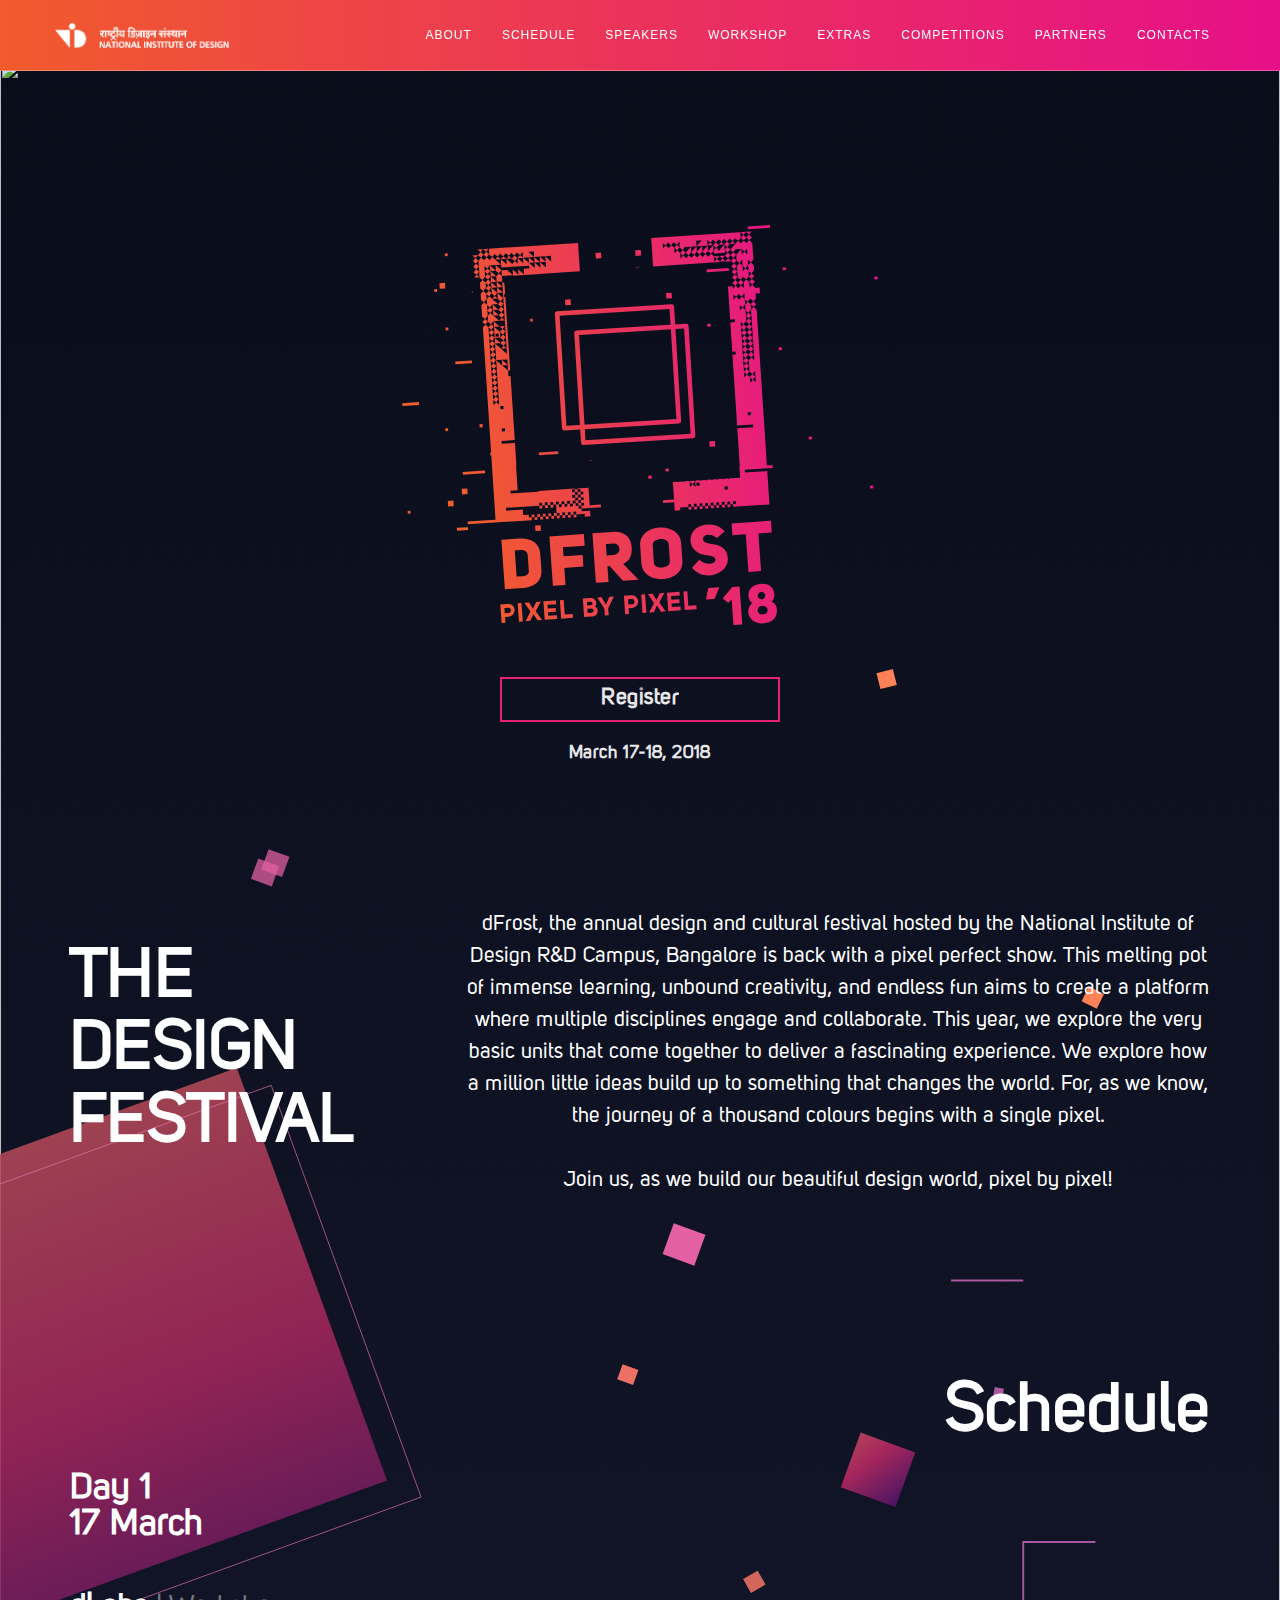
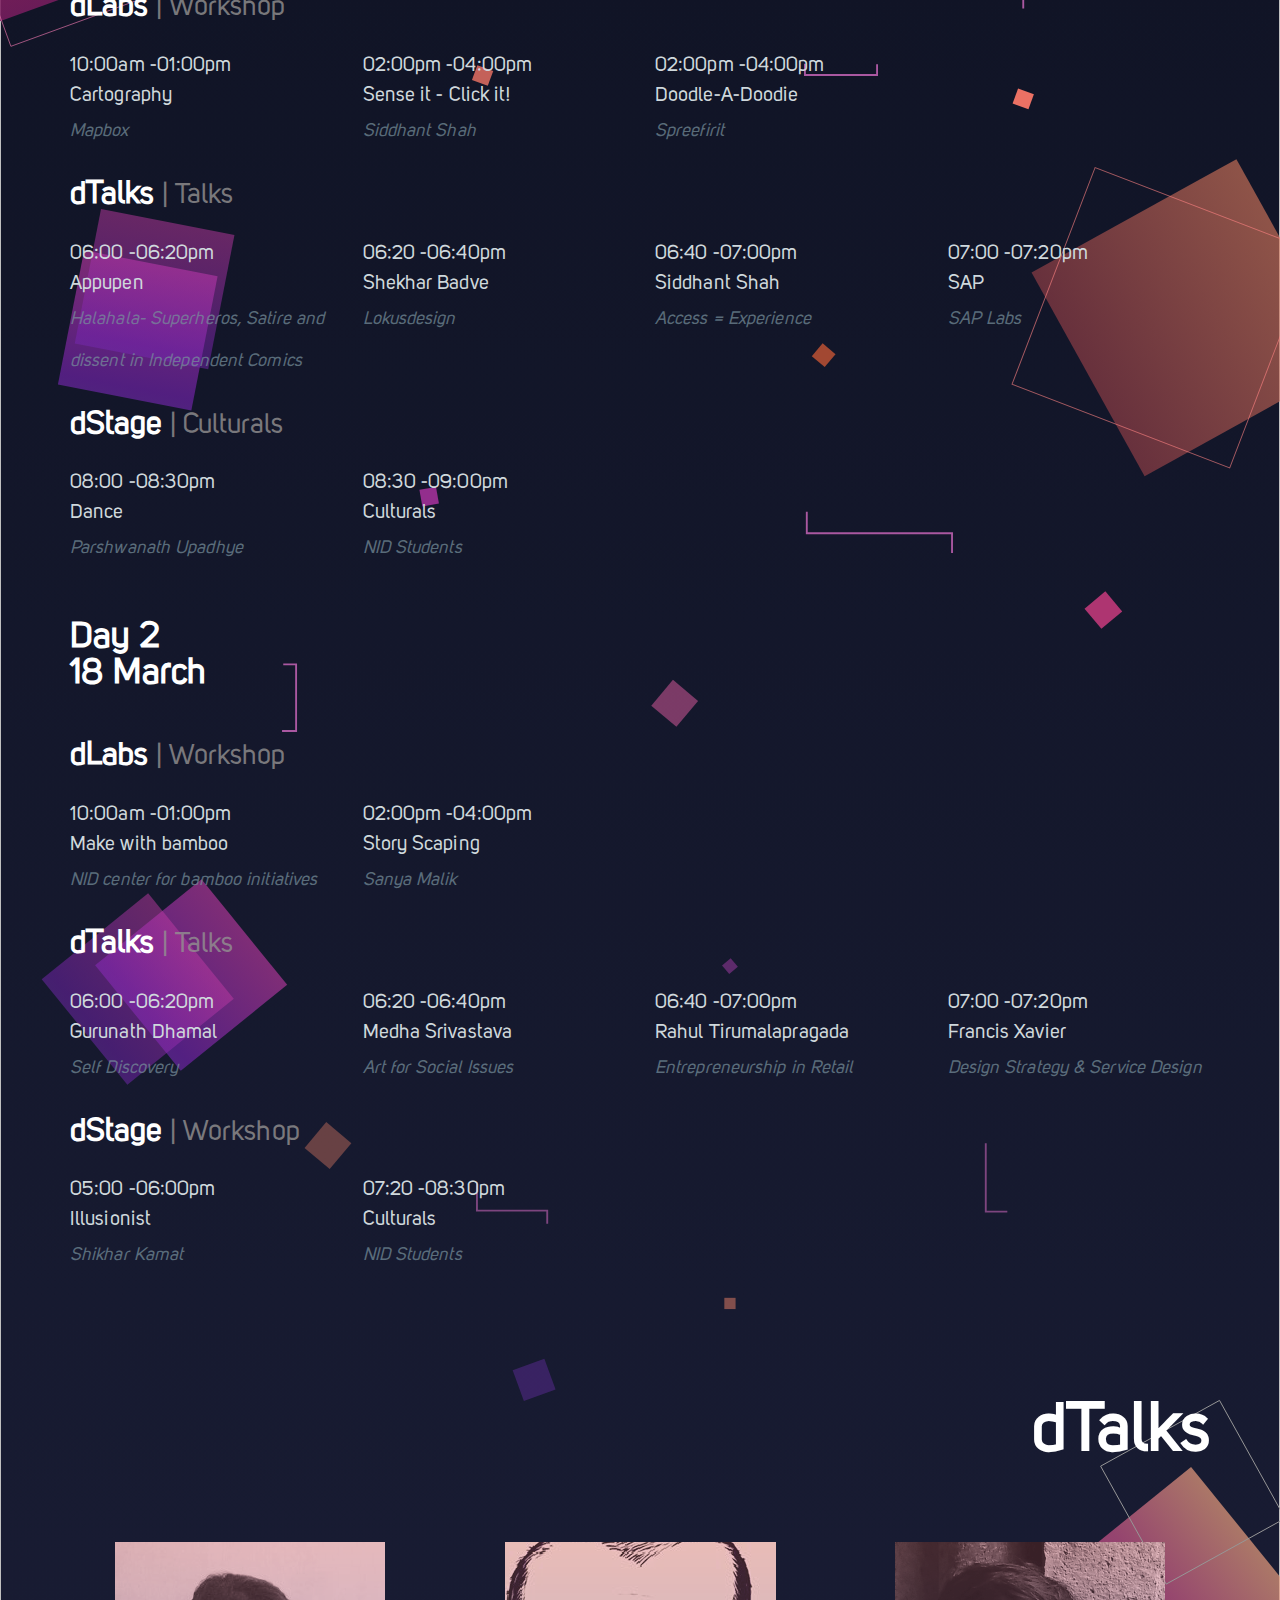
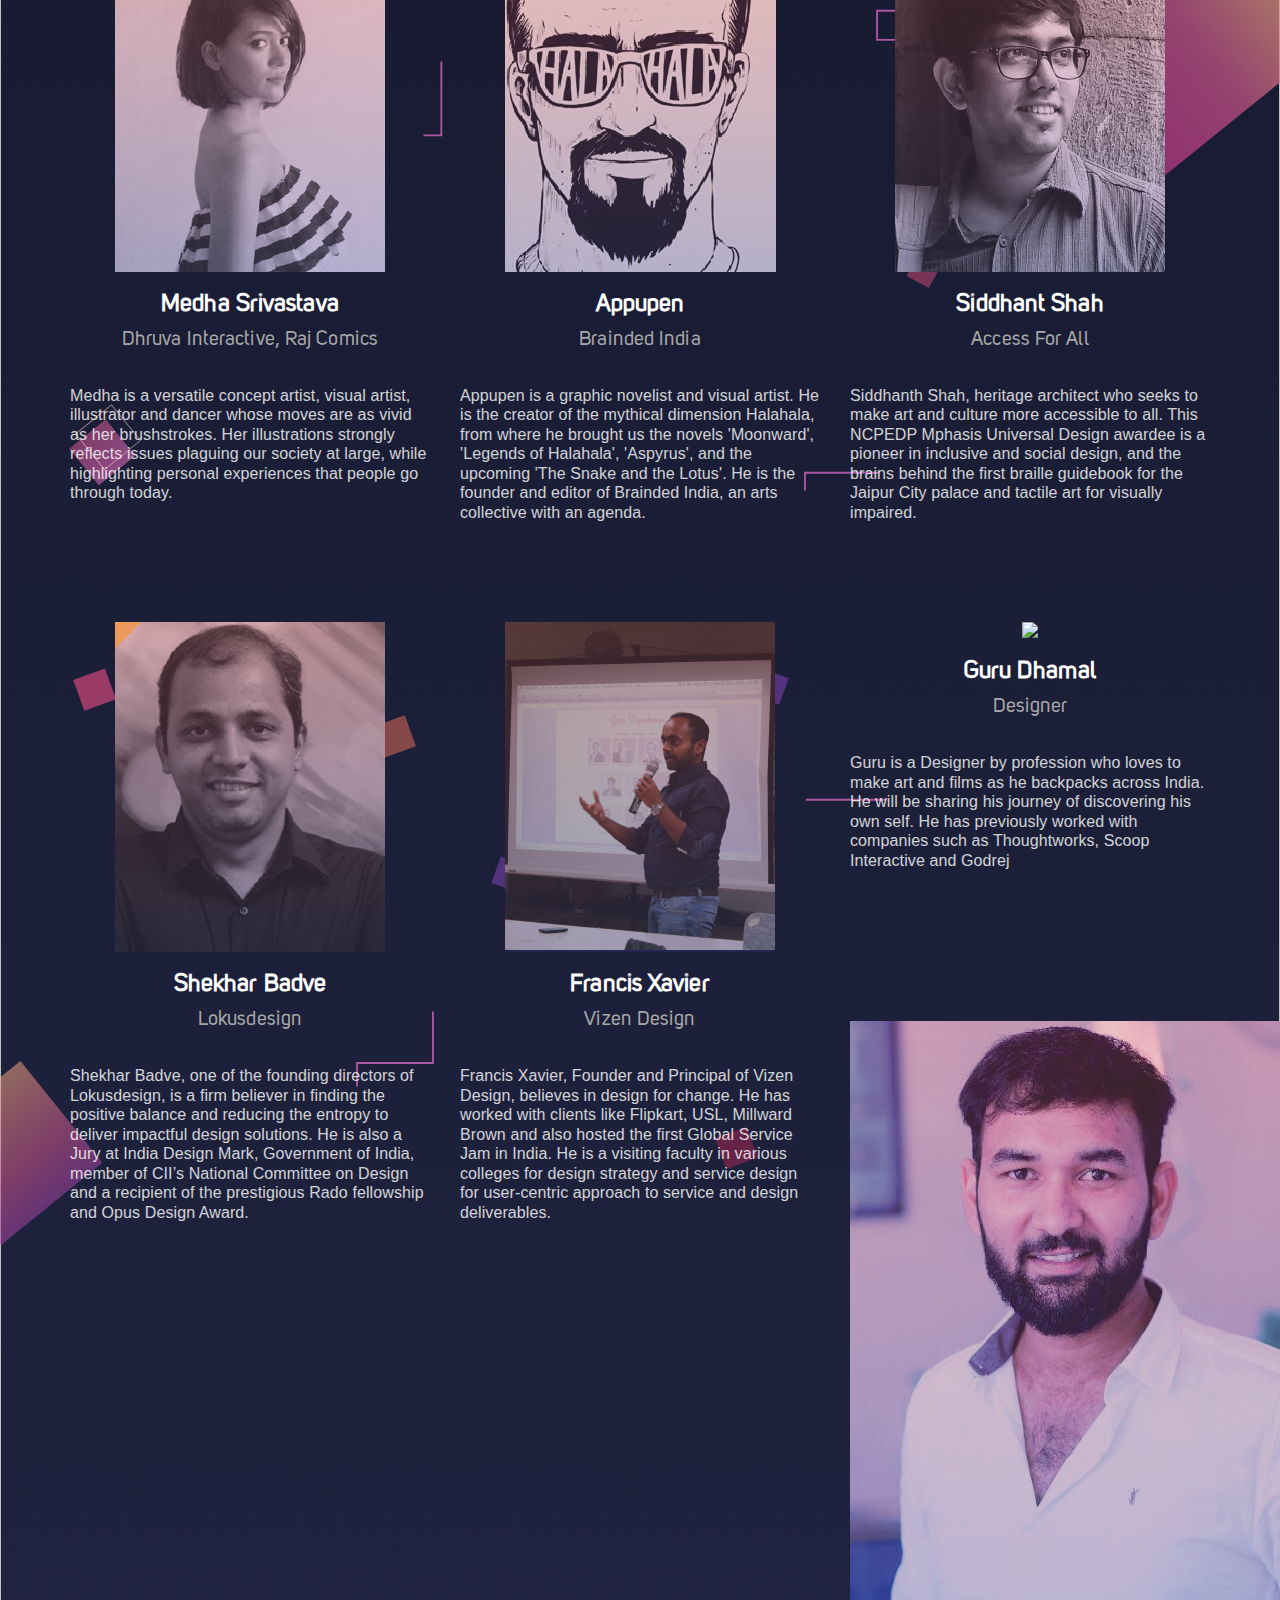
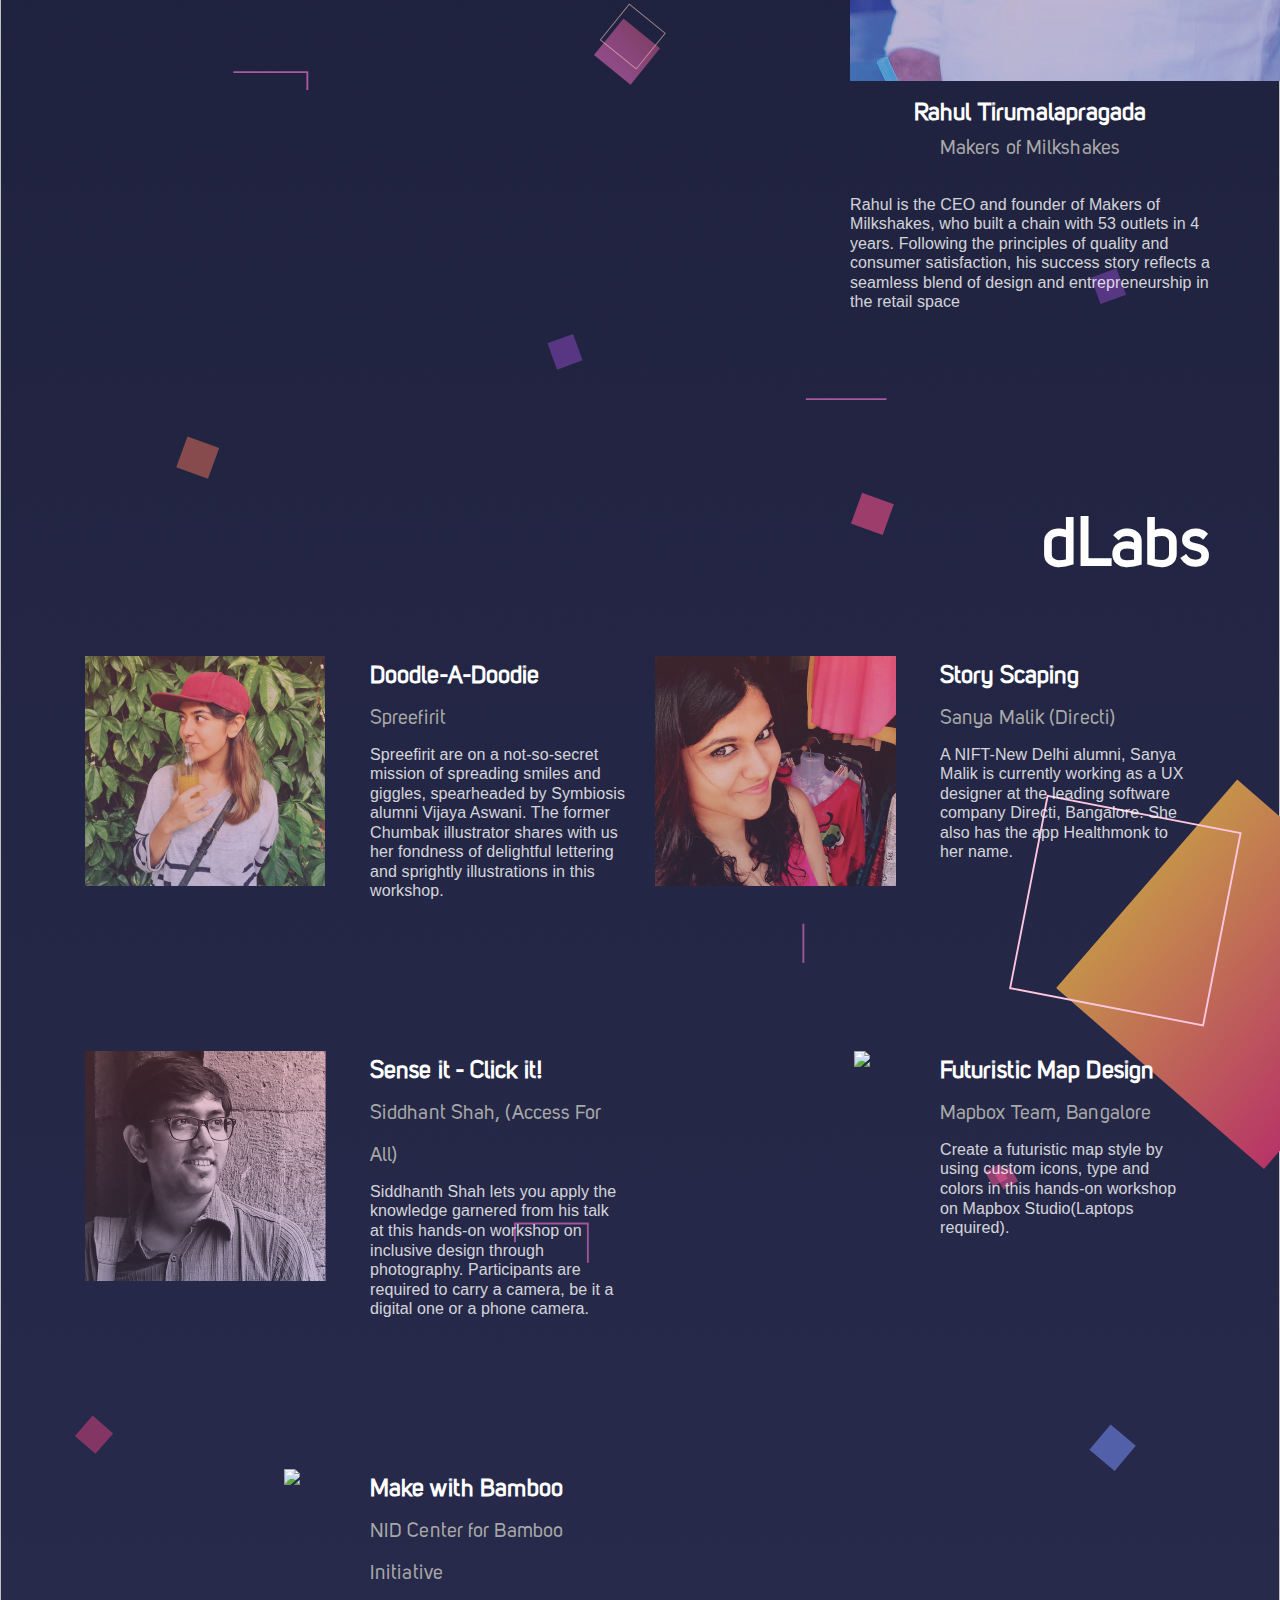
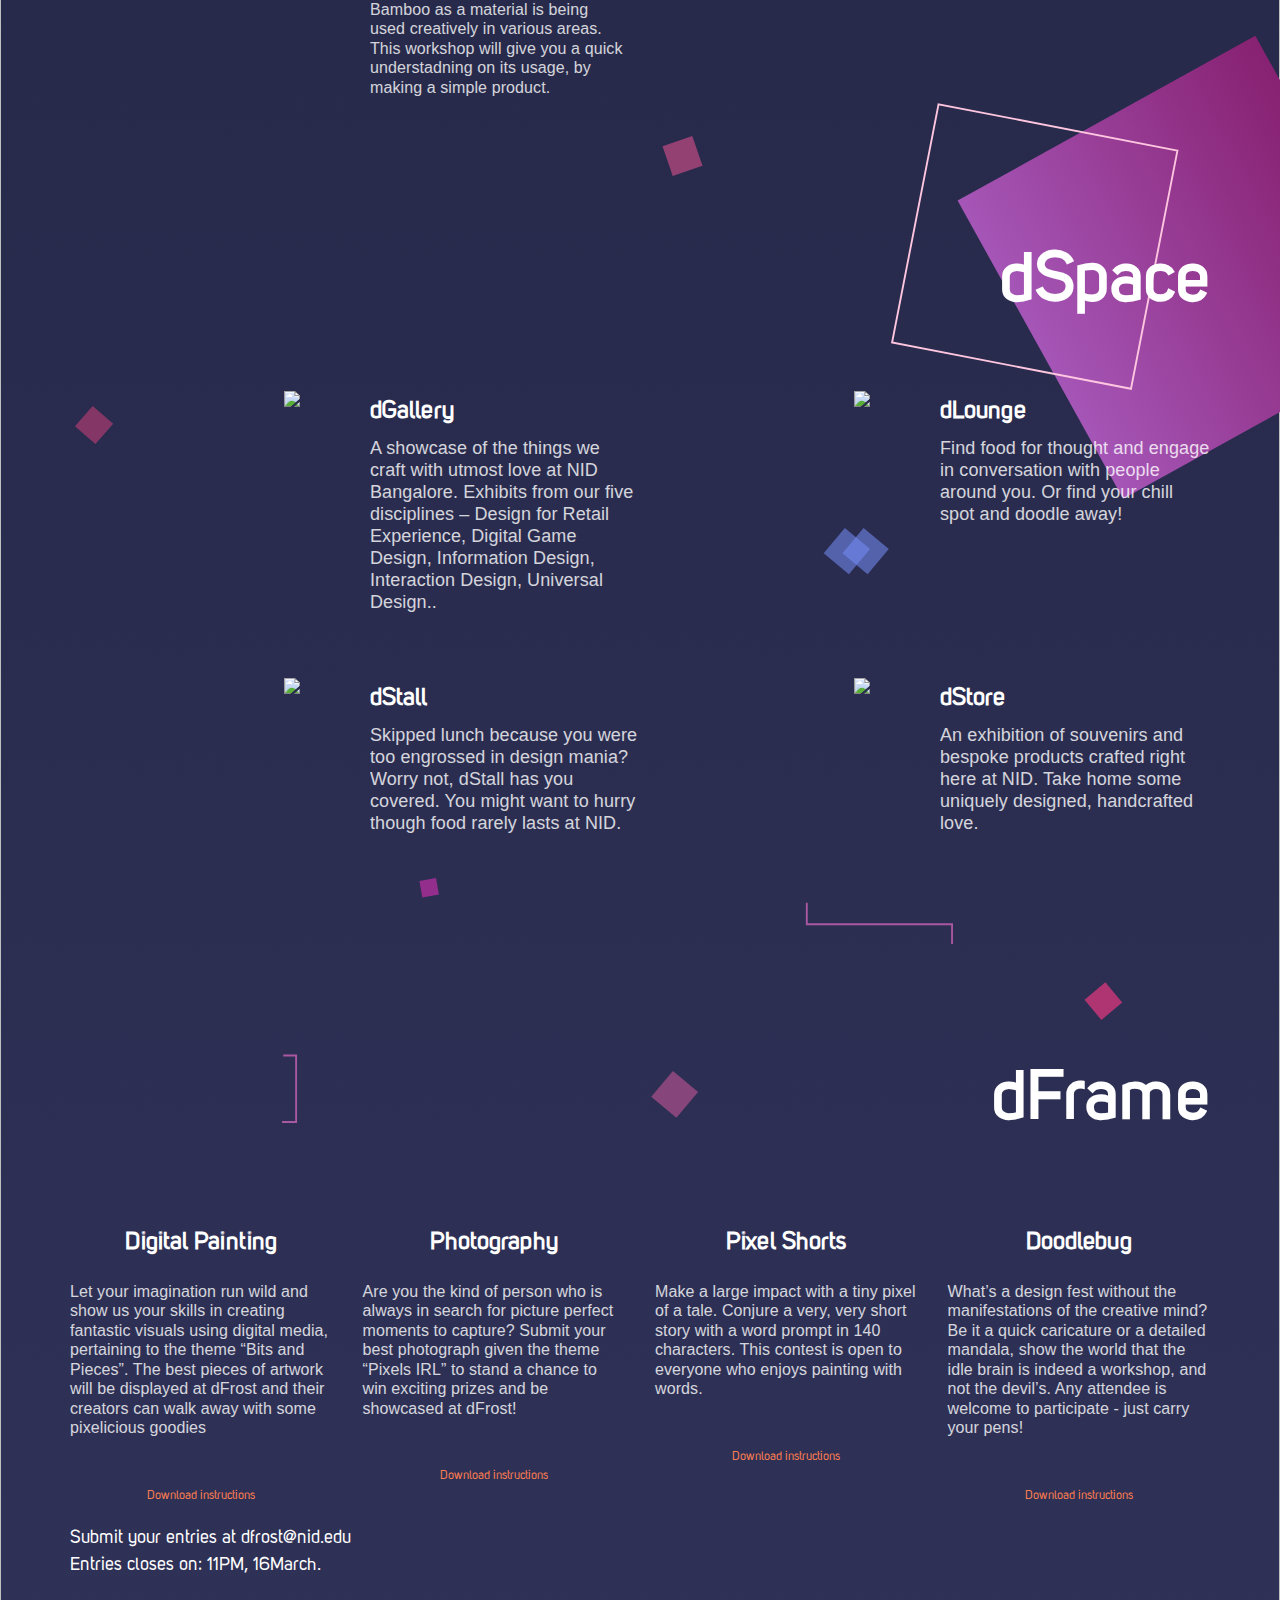
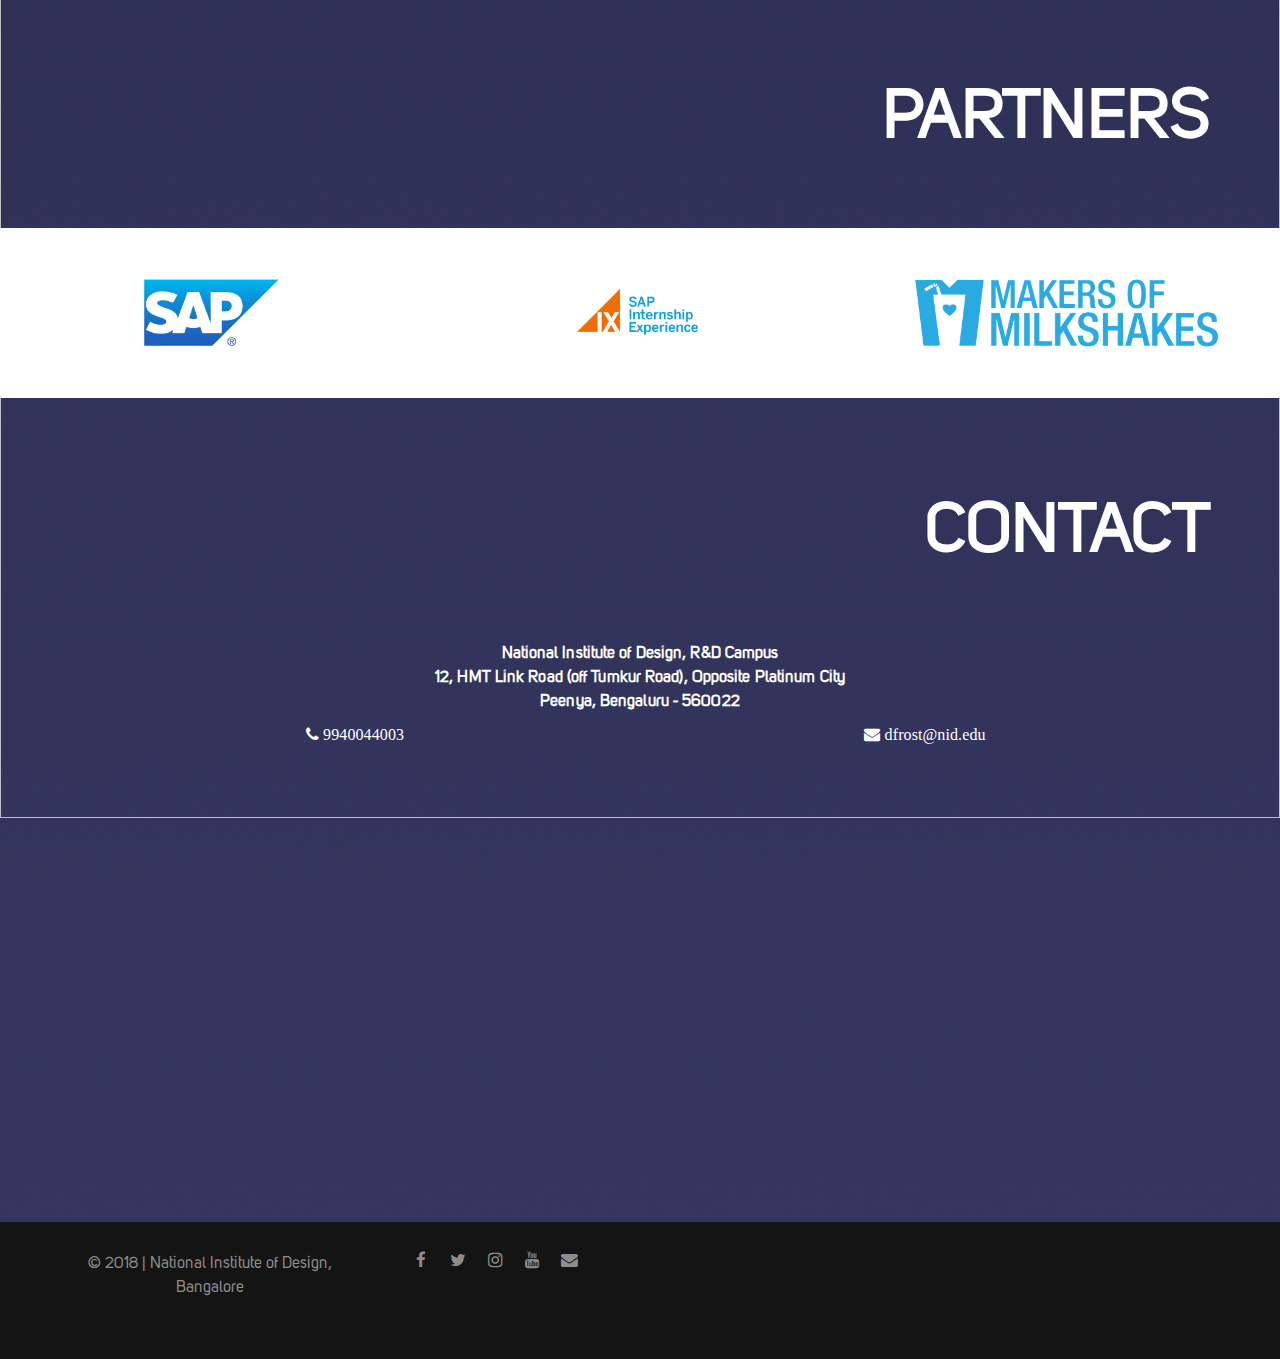
==== commit 8a192bdc: "partner background" ====
--- a/index.html
+++ b/index.html
@@ -2,7 +2,7 @@
 <html lang="en">
 <head>
     <link rel="icon" type="image/ico" href="img/logo/favicon_dfrost.png">
-  <title>NID Dfrost | March 17-18, 2018</title>
+  <title>NID dfrost | March 17-18, 2018</title>
   <meta charset="utf-8">
   <meta name="viewport" content="width=device-width, initial-scale=1">
   <link rel="stylesheet" href="https://maxcdn.bootstrapcdn.com/bootstrap/3.3.7/css/bootstrap.min.css">
@@ -42,9 +42,9 @@
                     <li class="">
                         <a class="page-scroll" href="#about">About</a>
                     </li>
-                   <!--  <li class="">
+                     <li class="">
                         <a class="page-scroll" href="#schedule">Schedule</a>
-                    </li> -->
+                    </li> 
                     <li class="">
                         <a class="page-scroll" href="#dtalks">Speakers</a>
                     </li>
@@ -107,7 +107,7 @@
             <div class="col-lg-8 col-xs-12">
             <div class="float-box-footer">
               <!--<p class="content">-->
-                <p class="p4" ><br><br><br><br>DFrost, the annual design and cultural festival hosted by the National Institute of Design R&amp;D Campus, Bangalore is back with a pixel perfect show. This melting pot of immense learning, unbound creativity, and endless fun aims to create a platform where multiple disciplines engage and collaborate. This year, we explore the very basic units that come together to deliver a fascinating experience. We explore how a million little ideas build up to something that changes the world. For, as we know, the journey of a thousand colours begins with a single pixel.<br><br>Join us, as we build our beautiful design world, pixel by pixel!</p><br><br>
+                <p class="p4" ><br><br><br><br>dFrost, the annual design and cultural festival hosted by the National Institute of Design R&amp;D Campus, Bangalore is back with a pixel perfect show. This melting pot of immense learning, unbound creativity, and endless fun aims to create a platform where multiple disciplines engage and collaborate. This year, we explore the very basic units that come together to deliver a fascinating experience. We explore how a million little ideas build up to something that changes the world. For, as we know, the journey of a thousand colours begins with a single pixel.<br><br>Join us, as we build our beautiful design world, pixel by pixel!</p><br><br>
             </div>
             </div>
         </div>
@@ -128,13 +128,12 @@
               <p class="days" style="margin-top: 0px;">Day 1 <br>17 March </p><br>
               <div class="table-heading">dLabs<span class="table-side-heading"> | Workshop</span></div>
                  <div class="row margin-table-btm " style="position: relative" >
-                     <div class="table-content col-sm-3" align ="left">10:00am -01:00pm<br>Make with bamboo<br><span class="light">NID center for bamboo initiatives</span></div>
+                     <div class="table-content col-sm-3" align ="left">10:00am -01:00pm<br>Cartography<br><span class="light">Mapbox</span></div>
            
-                     <div class="table-content col-sm-3" align ="left">10:00am -01:00pm<br>Cartography<br><span class="light">Mapbox</span></div>
+                     <div class="table-content col-sm-3" align ="left">02:00pm -04:00pm<br>Sense it - Click it!<br><span class="light">Siddhant Shah</span></div>
               
-                     <div class="table-content col-sm-3" align ="left">02:00pm -04:00pm<br>Doodle-e-Doodle<br><span class="light">Spreefirit</span></div>
+                     <div class="table-content col-sm-3" align ="left">02:00pm -04:00pm<br>Doodle-A-Doodie<br><span class="light">Spreefirit</span></div>
         
-                     <div class="table-content col-sm-3" align ="left" style="display: none;">10:30 -11:00am<br>Make with bamboo<br>NID center for bamboo initiatives</div>
                   </div>
            
 
@@ -143,11 +142,11 @@
                 <div class="row margin-table-btm" style="position: relative" >
                      <div class="table-content col-sm-3" align ="left">06:00 -06:20pm<br>Appupen<br><span class="light">Halahala- Superheros, Satire and dissent in Independent Comics</span></div>
                  
-                     <div class="table-content col-sm-3" align ="left">06:20 -06:40pm<br>Shekhar Badve<br><span class="light">Locus Design</span></div>
+                     <div class="table-content col-sm-3" align ="left">06:20 -06:40pm<br>Shekhar Badve<br><span class="light">Lokusdesign</span></div>
                     
                      <div class="table-content col-sm-3" align ="left">06:40 -07:00pm<br>Siddhant Shah<br><span class="light">Access = Experience</span></div>
                  
-                     <div class="table-content col-sm-3" align ="left">07:00 -07:20pm<br>Guru Dhamal<br><span class="light">Self Discovery</span></div>
+                     <div class="table-content col-sm-3" align ="left">07:00 -07:20pm<br>SAP<br><span class="light">SAP Labs</span></div>
                   </div>
 	
         
@@ -155,9 +154,9 @@
                    <div class="table-heading" >dStage<span class="table-side-heading"> | Culturals</span></div >
                    
                   <div class="row margin-table-btm" style="position: relative" >
-                     <div class="table-content col-sm-3" align ="left">05:00 -06:00pm<br>Dance<br><span class="light">Parshwanath</span></div>
+                     <div class="table-content col-sm-3" align ="left">08:00 -08:30pm<br>Dance<br><span class="light">Parshwanath Upadhye</span></div>
                    
-                     <div class="table-content col-sm-3" align ="left">07:20 -08:30pm<br>Culturals<br><span class="light">NID Students</span></div>
+                     <div class="table-content col-sm-3" align ="left">08:30 -09:00pm<br>Culturals<br><span class="light">NID Students</span></div>
                  
                   </div>
                
@@ -166,26 +165,22 @@
               <p class="days">Day 2 <br>18 March </p><br>
               <div class="table-heading margin-table-btm">dLabs<span class="table-side-heading"> | Workshop</span></div>
                  <div class="row" style="position: relative" >
-                     <div class="table-content col-sm-3" align ="left">10:00am -01:00pm<br>Sense It - Click It!!<br><span class="light">Siddhant Shah</span></div>
+                     <div class="table-content col-sm-3" align ="left">10:00am -01:00pm<br>Make with bamboo<br><span class="light">NID center for bamboo initiatives</span></div>
            
                      <div class="table-content col-sm-3" align ="left">02:00pm -04:00pm<br>Story Scaping<br><span class="light">Sanya Malik</span></div>
-              
-                     <div class="table-content col-sm-3" align ="left" style="display: none;">02:00pm -04:00pm<br>Doodle-e-Doodle<br><span class="light">Spreefirit</span></div>
-        
-                     <div class="table-content col-sm-3" align ="left" style="display: none;">10:30 -11:00am<br>Make with bamboo<br><span class="light">NID center for bamboo initiatives</span></div>
                   </div>
            
 
                   <div class="table-heading" >dTalks<span class="table-side-heading"> | Talks</span></div>
                   
                 <div class="row margin-table-btm" style="position: relative" >
-                     <div class="table-content col-sm-3" align ="left">06:00 -06:20pm<br>Nirmala Shankaran<br><span class="light">HeyMath!</span></div>
+                     <div class="table-content col-sm-3" align ="left">06:00 -06:20pm<br>Gurunath Dhamal<br><span class="light">Self Discovery</span></div>
                    
                      <div class="table-content col-sm-3" align ="left">06:20 -06:40pm<br>Medha Srivastava<br><span class="light">Art for Social Issues</span></div>
                  
-                     <div class="table-content col-sm-3" align ="left">06:40 -07:00pm<br>Rahul<br><span class="light">Makers of Milkshakes</span></div>
+                     <div class="table-content col-sm-3" align ="left">06:40 -07:00pm<br>Rahul Tirumalapragada<br><span class="light">Entrepreneurship in Retail</span></div>
                   
-                     <div class="table-content col-sm-3" align ="left">07:00 -07:20pm<br>Francis Xavier<br><span class="light">Francis Xavier</span></div>
+                     <div class="table-content col-sm-3" align ="left">07:00 -07:20pm<br>Francis Xavier<br><span class="light">Design Strategy &amp; Service Design</span></div>
                   </div>
   
         
@@ -193,51 +188,11 @@
                    <div class="table-heading" >dStage<span class="table-side-heading"> | Workshop</span></div >
                    
                 <div class="row margin-table-btm" style="position: relative" >
-                     <div class="table-content col-sm-3" align ="left">05:00 -06:00pm<br>Dance<br><span class="light">Parshwanath</span></div>
+                     <div class="table-content col-sm-3" align ="left">05:00 -06:00pm<br>Illusionist<br><span class="light">Shikhar Kamat</span></div>
                    
                      <div class="table-content col-sm-3" align ="left">07:20 -08:30pm<br>Culturals<br><span class="light">NID Students</span></div>
                  
                   </div>
-                <!--<p class="days">Day 2 <br>18 March </p>
-                  <br>
-                  <p class="table-heading" align ="left">dLabs<span class="table-side-heading">|Workshop</span></p>
-                  <table  class="table" cellspacing="0" width="90%">
-                    <tr>
-                         <td class="table-content" align ="left">10:30 -11:00am<br>Make with bamboo<br>NID center for bamboo initiatives</td>
-                         <td> &nbsp&nbsp&nbsp&nbsp&nbsp&nbsp&nbsp&nbsp&nbsp&nbsp&nbsp</td>
-                         <td class="table-content" align ="left">10:30 -11:00am<br>Make with bamboo<br>NID center for bamboo initiatives</td>
-                         <td> &nbsp&nbsp&nbsp&nbsp&nbsp&nbsp&nbsp&nbsp&nbsp&nbsp&nbsp</td>
-                         <td class="table-content" align ="left">10:30 -11:00am<br>Make with bamboo<br>NID center for bamboo initiatives</td>
-                          <td> &nbsp&nbsp&nbsp&nbsp&nbsp&nbsp&nbsp&nbsp&nbsp&nbsp&nbsp</td>
-                          <td class="table-content" align ="left">10:30 -11:00am<br>Make with bamboo<br>NID center for bamboo initiatives</td>
-                      </tr>
-                      </table><br><br>
-
-                      <p class="table-heading" align ="left">dTalks<span class="table-side-heading">|Workshop</span></p>
-                      <table cellspacing="0" width="90%">
-                        <tr>
-                          <td class="table-content" align ="left">10:30 -11:00am<br>Make with bamboo<br>NID center for bamboo initiatives</td>
-                          <td> &nbsp&nbsp&nbsp&nbsp&nbsp&nbsp&nbsp&nbsp&nbsp&nbsp&nbsp&nbsp&nbsp&nbsp&nbsp&nbsp</td>
-                          <td class="table-content" align ="left">10:30 -11:00am<br>Make with bamboo<br>NID center for bamboo initiatives</td>
-                          <td> &nbsp&nbsp&nbsp&nbsp&nbsp&nbsp&nbsp&nbsp&nbsp&nbsp&nbsp&nbsp&nbsp&nbsp&nbsp&nbsp</td>
-                          <td class="table-content" align ="left">10:30 -11:00am<br>Make with bamboo<br>NID center for bamboo initiatives</td>
-                           <td> &nbsp&nbsp&nbsp&nbsp&nbsp&nbsp&nbsp&nbsp&nbsp&nbsp&nbsp&nbsp&nbsp&nbsp&nbsp&nbsp</td>
-                           <td class="table-content" align ="left">10:30 -11:00am<br>Make with bamboo<br>NID center for bamboo initiatives</td>
-                          </tr>
-                      </table><br><br>
-
-                       <p class="table-heading" align ="left">dStage<span class="table-side-heading">|Workshop</span></p>
-                       <table cellspacing="0" width="90%">
-                         <tr>
-                           <td class="table-content" align ="left">10:30 -11:00am<br>Make with bamboo<br>NID center for bamboo initiatives</td>
-                           <td> &nbsp&nbsp&nbsp&nbsp&nbsp&nbsp&nbsp&nbsp&nbsp&nbsp&nbsp&nbsp&nbsp&nbsp&nbsp&nbsp</td>
-                           <td class="table-content" align ="left">10:30 -11:00am<br>Make with bamboo<br>NID center for bamboo initiatives</td>
-                           <td> &nbsp&nbsp&nbsp&nbsp&nbsp&nbsp&nbsp&nbsp&nbsp&nbsp&nbsp&nbsp&nbsp&nbsp&nbsp&nbsp</td>
-                           <td class="table-content" align ="left">10:30 -11:00am<br>Make with bamboo<br>NID center for bamboo initiatives</td>
-                            <td> &nbsp&nbsp&nbsp&nbsp&nbsp&nbsp&nbsp&nbsp&nbsp&nbsp&nbsp&nbsp&nbsp&nbsp&nbsp&nbsp</td>
-                            <td class="table-content" align ="left">10:30 -11:00am<br>Make with bamboo<br>NID center for bamboo initiatives</td>
-                           </tr>
-                        </table><br><br><br><br>-->
             </div>
         </div>
       </div>
@@ -249,7 +204,7 @@
           <!--<div class="Rectangle-4-Copy-12" ></div>-->
         <div class="row">            
             <div class="col-xs-12">
-                <p class="main-heading-right">DTalks</p><br>
+                <p class="main-heading-right">dTalks</p><br>
             </div>
              
           
@@ -275,8 +230,8 @@
           <div class="col-lg-4 col-xs-12 margin-btm" align="text-center">
               <img src="img/speakers/dtalks-6.png" class="img-rect">
               <p class="title">Shekhar Badve</p>
-              <p class="sub-title">Lokus Design</p>
-              <p class="table-content">Sekhar Badve, one of the founding directors of Lokus Design, is a firm believer in finding the positive balance and reducing the entropy to deliver impactful design solutions. He is also a Jury at India Design Mark, Government of India, member of CII’s National Committee on Design and a recipient of the prestigious Rado fellowship and Opus Design Award.</p>              
+              <p class="sub-title">Lokusdesign</p>
+              <p class="table-content">Shekhar Badve, one of the founding directors of Lokusdesign, is a firm believer in finding the positive balance and reducing the entropy to deliver impactful design solutions. He is also a Jury at India Design Mark, Government of India, member of CII’s National Committee on Design and a recipient of the prestigious Rado fellowship and Opus Design Award.</p>              
           </div>
             <div class="col-lg-4 col-xs-12 margin-btm" align="text-center">
               <img src="img/speakers/dtalks-francis.png" class="img-rect">
@@ -312,7 +267,7 @@
           <!--<div class="Rectangle-4-Copy-12"></div>-->
 <div class="row" align="right" >
     <div class="col-xs-12">
-                <p class="main-heading-right">DLabs</p><br>
+                <p class="main-heading-right">dLabs</p><br>
             </div>
             <div class="col-lg-12 col-xs-12 margin-btm" align="text-center" style="margin-bottom: 50px;">         
 				<div class="col-lg-3 col-sm-6 col-xs-12" >
@@ -321,7 +276,7 @@
 					
 				</div>
 				<div class="col-lg-3 col-sm-6 col-xs-12" align="center" >
-					<p class="title">Doodle-e-Doodle</p>
+					<p class="title">Doodle-A-Doodie</p>
 					  <p class="sub-title">Spreefirit</p>
 					  <p class="table-content" >Spreefirit are on a not-so-secret mission of spreading smiles and giggles, spearheaded by Symbiosis alumni Vijaya Aswani. The former Chumbak illustrator shares with us her fondness of delightful lettering and sprightly illustrations in this workshop.</p>
 				</div> 
@@ -333,8 +288,7 @@
 				<div class="col-lg-3 col-sm-6 col-xs-12" align="center" >
 					<p class="title">Story Scaping</p>
 					  <p class="sub-title">Sanya Malik (Directi)</p>
-					  <p class="table-content">Branding / UX Designer
-			A NIFT, New Delhi alumni, Sanya Malik is currently working as a UX designer at the leading software company Directi, Bangalore. She also has the app Healthmonk to her name. </p>
+					  <p class="table-content">A NIFT-New Delhi alumni, Sanya Malik is currently working as a UX designer at the leading software company Directi, Bangalore. She also has the app Healthmonk to her name. </p>
 				</div>
 			</div>
     
@@ -362,7 +316,7 @@
             </div>
             </div>
     
-                  <div class="col-lg-12 col-xs-12 margin-btm" align="text-center" style="margin-bottom: 50px;"> 
+                  <div class="col-lg-12 col-xs-12" align="text-center" > 
 			     <div class="col-lg-3 col-sm-6 col-xs-12"  >
                  
                 <img src="img/dlabs/dlabs-bamboo.png" align="center" class="img-rect" style="margin-right:40px;">
@@ -396,7 +350,7 @@
           <!--<div class="Rectangle-4-Copy-12"></div>-->
 <div class="row" align="right" >
     <div class="col-xs-12">
-                <p class="main-heading-right">DSpace</p><br>
+                <p class="main-heading-right">dSpace</p><br>
             </div>
             <div class="col-lg-12 col-xs-12 margin-btm" align="text-center">         
 				<div class="col-lg-3 col-sm-6 col-xs-12" >
@@ -405,7 +359,7 @@
 					
 				</div>
 				<div class="col-lg-3 col-sm-6 col-xs-12" align="center" >
-					<p class="title">DGallery</p>
+					<p class="title">dGallery</p>
 					  <p class="table-content" >A showcase of the things we craft with utmost love at NID Bangalore. Exhibits from our five disciplines – Design for Retail Experience, Digital Game Design, Information Design, Interaction Design, Universal Design..</p>
 				</div> 
 				<div class="col-lg-3 col-sm-6 col-xs-12">
@@ -414,7 +368,7 @@
 					
 				</div>
 				<div class="col-lg-3 col-sm-6 col-xs-12" align="center">
-					<p class="title">DLounge</p>
+					<p class="title">dLounge</p>
 					  <p class="table-content"> Find food for thought and engage in conversation with people around you. Or find your chill spot and doodle away!</p>
 				</div>
 			</div>
@@ -426,7 +380,7 @@
                 
             </div>
             <div class="col-lg-3 col-sm-6 col-xs-12" align="center">
-                <p class="title">DStall</p>
+                <p class="title">dStall</p>
                   <p class="table-content">Skipped lunch because you were too engrossed in design mania? Worry not, dStall has you covered. You might want to hurry though food rarely lasts at NID.</p>
             </div>
     
@@ -436,7 +390,7 @@
                 
             </div>
             <div class="col-lg-3 col-sm-6 col-xs-12" align="center">
-                <p class="title">DStore</p>
+                <p class="title">dStore</p>
 
                   <p class="table-content">An exhibition of souvenirs and bespoke products crafted right here at NID. Take home some uniquely designed, handcrafted love.</p>
             </div>
@@ -452,7 +406,7 @@
           <!-- <p class="main-heading" align="right" style="margin-top:150px;">COMPETITION</p><br>-->
         <div class="row">
            <div class="col-xs-12">
-                <p class="main-heading-right" >Competition</p><br>
+                <p class="main-heading-right" >dFrame</p><br>
             </div>
          <!-- <div class="col-lg-12 col-xs-12 text-center" >-->
               
@@ -490,38 +444,39 @@
           <!--</div>-->
         </div>
 		      <p align="left" style=" margin-top:20px; font-size:18px;" >
-            <br/> Entries closes on: 11PM, 16March.</p>
+           Submit your entries at dfrost@nid.edu <br/> Entries closes on: 11PM, 16March.</p>
       </div>
     </section>
 
     
 <section id="partners" class="content-section text-center">
-      <div class="container">
-        <div class="row" style="margin-top: 100px">
-            <p class="main-heading-center">PARTNERS</p><br>
+      <div class="container"> 
+        <p class="main-heading-right">PARTNERS</p><br>
+      </div>
+        <div class="partner-white">            
          <!-- <div class="col-lg-12 text-center">
               <p class="intro-text">some text</p>
               <br>
                <h4 align="center"> Associate Sponsor<br> <img src="img/sponsors/sp-hp.jpg" style="width:200px;height:200px;" align="center"></h4>
           </div>-->
             
-          <div class="col-lg-4 text-center">
+          <div class="col-lg-4 text-center partner-content" >
               <!--<h3>SAP</h3>-->
-              <img src="img/partner/SAP1.png" style="width:130px;height:64px;">
+              <img src="img/partner/SAP1.png" style="height: 70px;">
           </div>
             
-          <div class="col-lg-4 text-center">
+          <div class="col-lg-4 text-center partner-content" >
               <!--<h3>SAP Internship Experience</h3>-->
-              <img src="img/partner/SAP2.jpg" style="width:128px;height:64px;">
+              <img src="img/partner/SAP2.jpg" style="height: 70px;">
           </div>
             
-          <div class="col-lg-4 text-center">
+          <div class="col-lg-4 text-center partner-content" >
               <!--<h3>Makers of Milkshakes</h3>-->
-              <img src="img/partner/MOM.png" style="width:256px;height:64px;">
+              <img src="img/partner/MOM.png" style="height: 70px; ">
           </div>
             
         </div>
-      </div>
+    <!--   </div> -->
     </section> 
              
 
--- a/css/main.css
+++ b/css/main.css
@@ -102,7 +102,7 @@
 .bg-elements
 	{
 		position:absolute;	
-       top:4%;
+       top:2%;
 		z-index: -1;
         height: 100%;
         width:100%;
@@ -129,7 +129,15 @@
     margin-top : 5px;
 }
 
-
+.partner-white{
+  background: #fff;
+  display: table;
+  width: 100%;
+}
+.partner-content{
+    padding-bottom: 50px;
+  padding-top: 50px;
+}
 .map {
       position: relative;
       height: 400px;
@@ -170,6 +178,10 @@
   {
     top: 0%;
   }
+  .partner-content{
+    padding-top: 20px;
+    padding-bottom: 20px;
+  }
 
 }
 
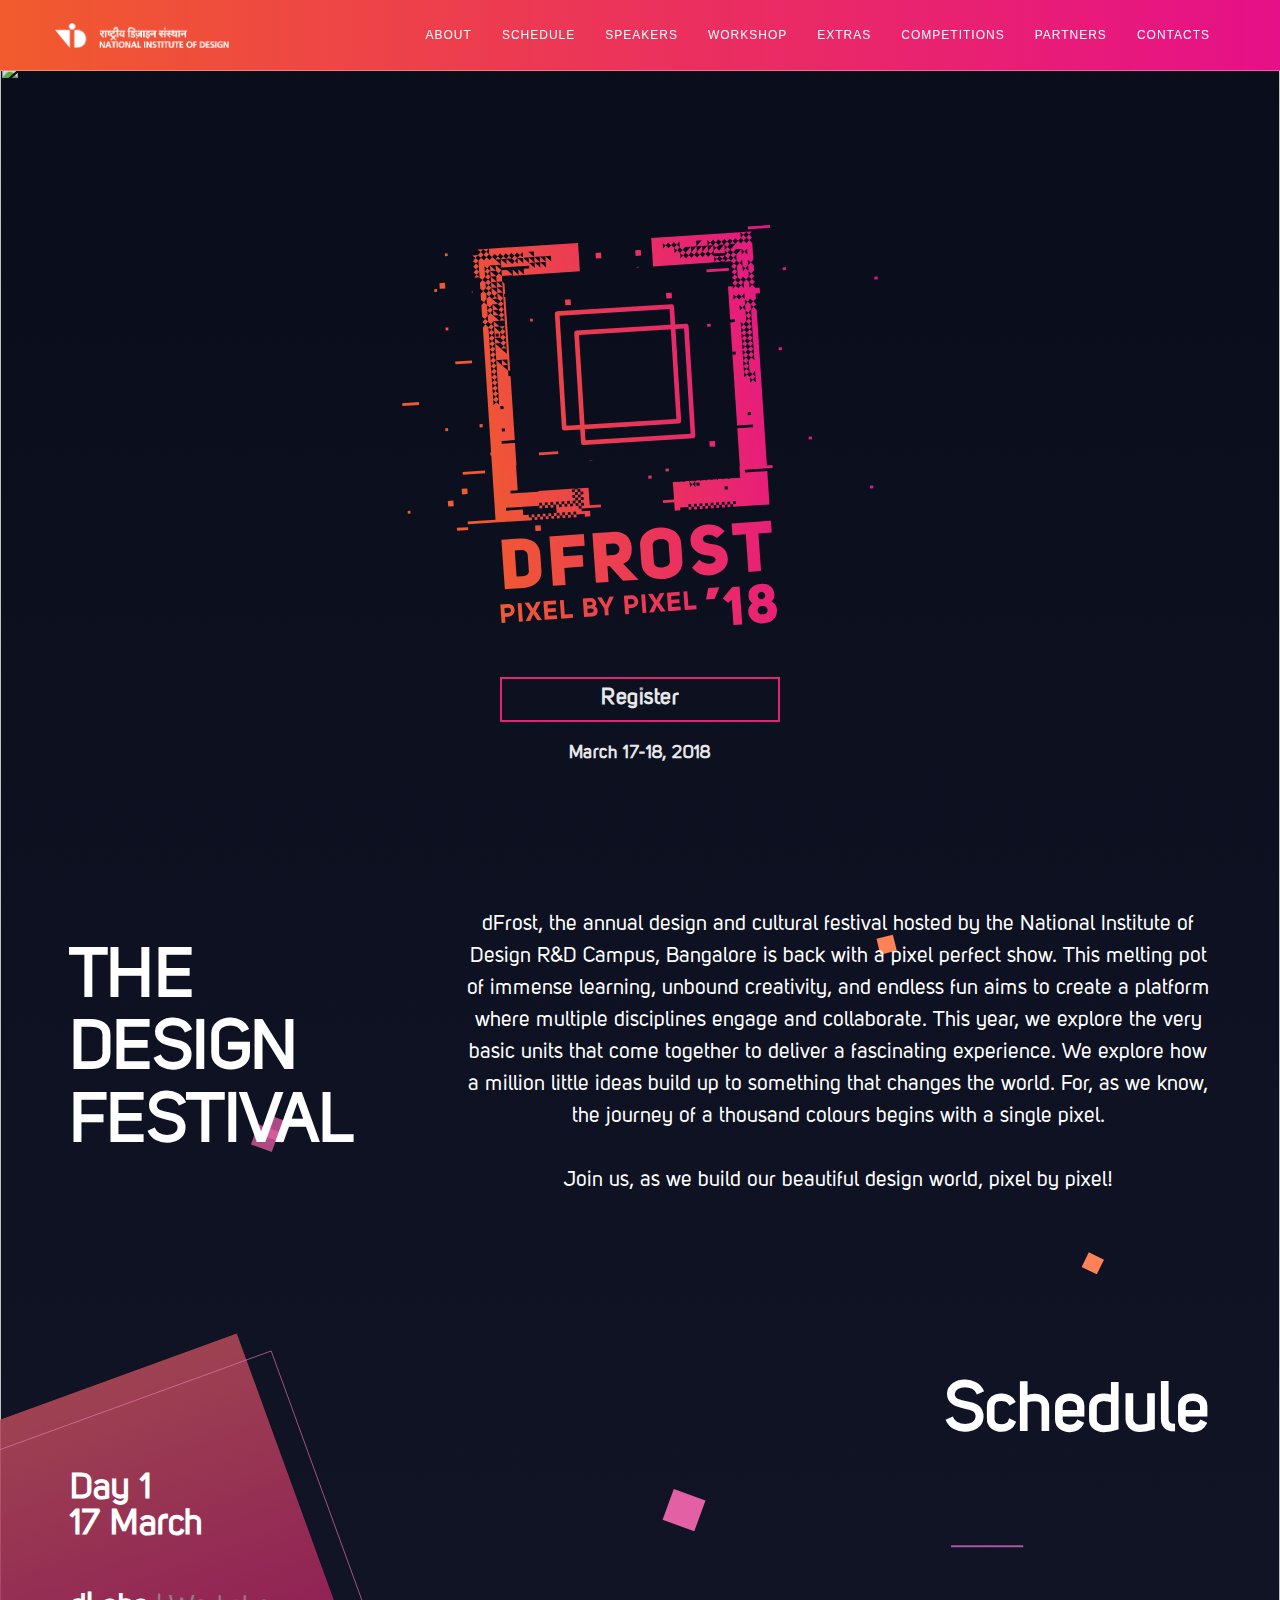
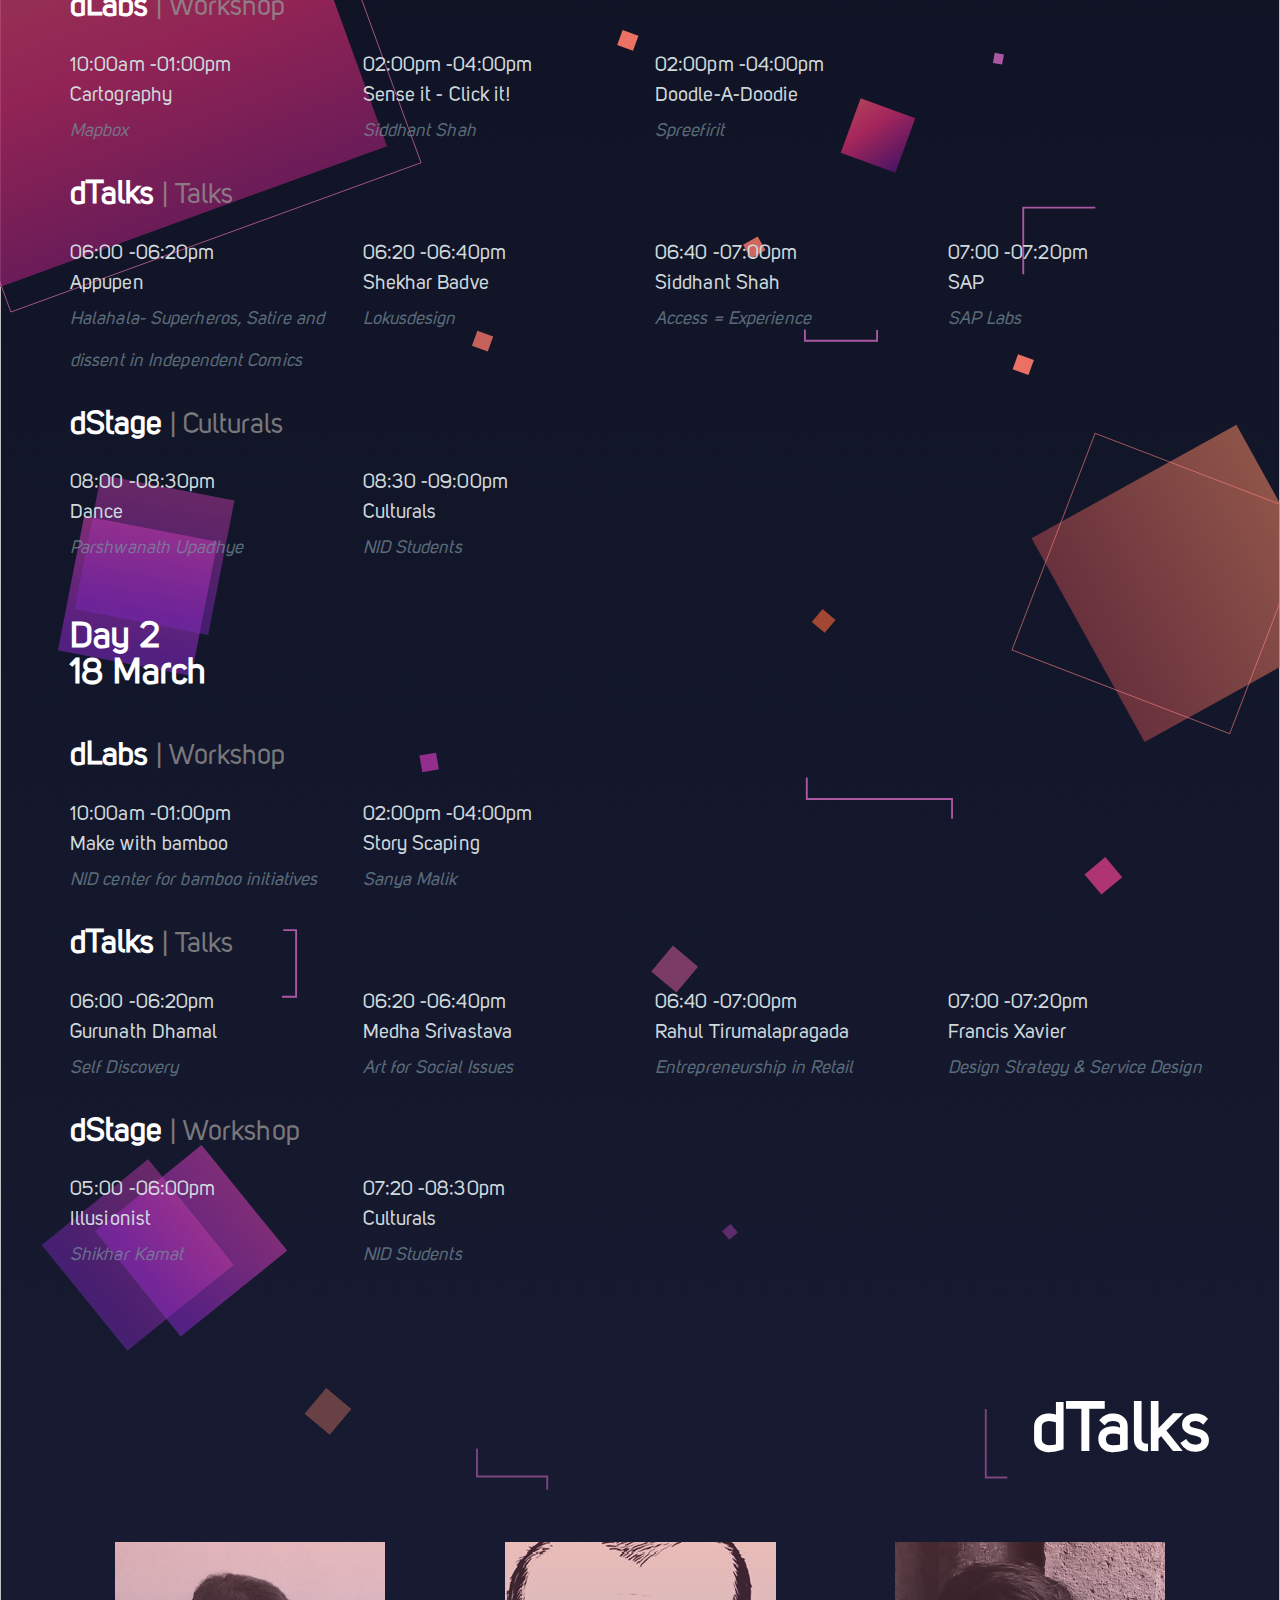
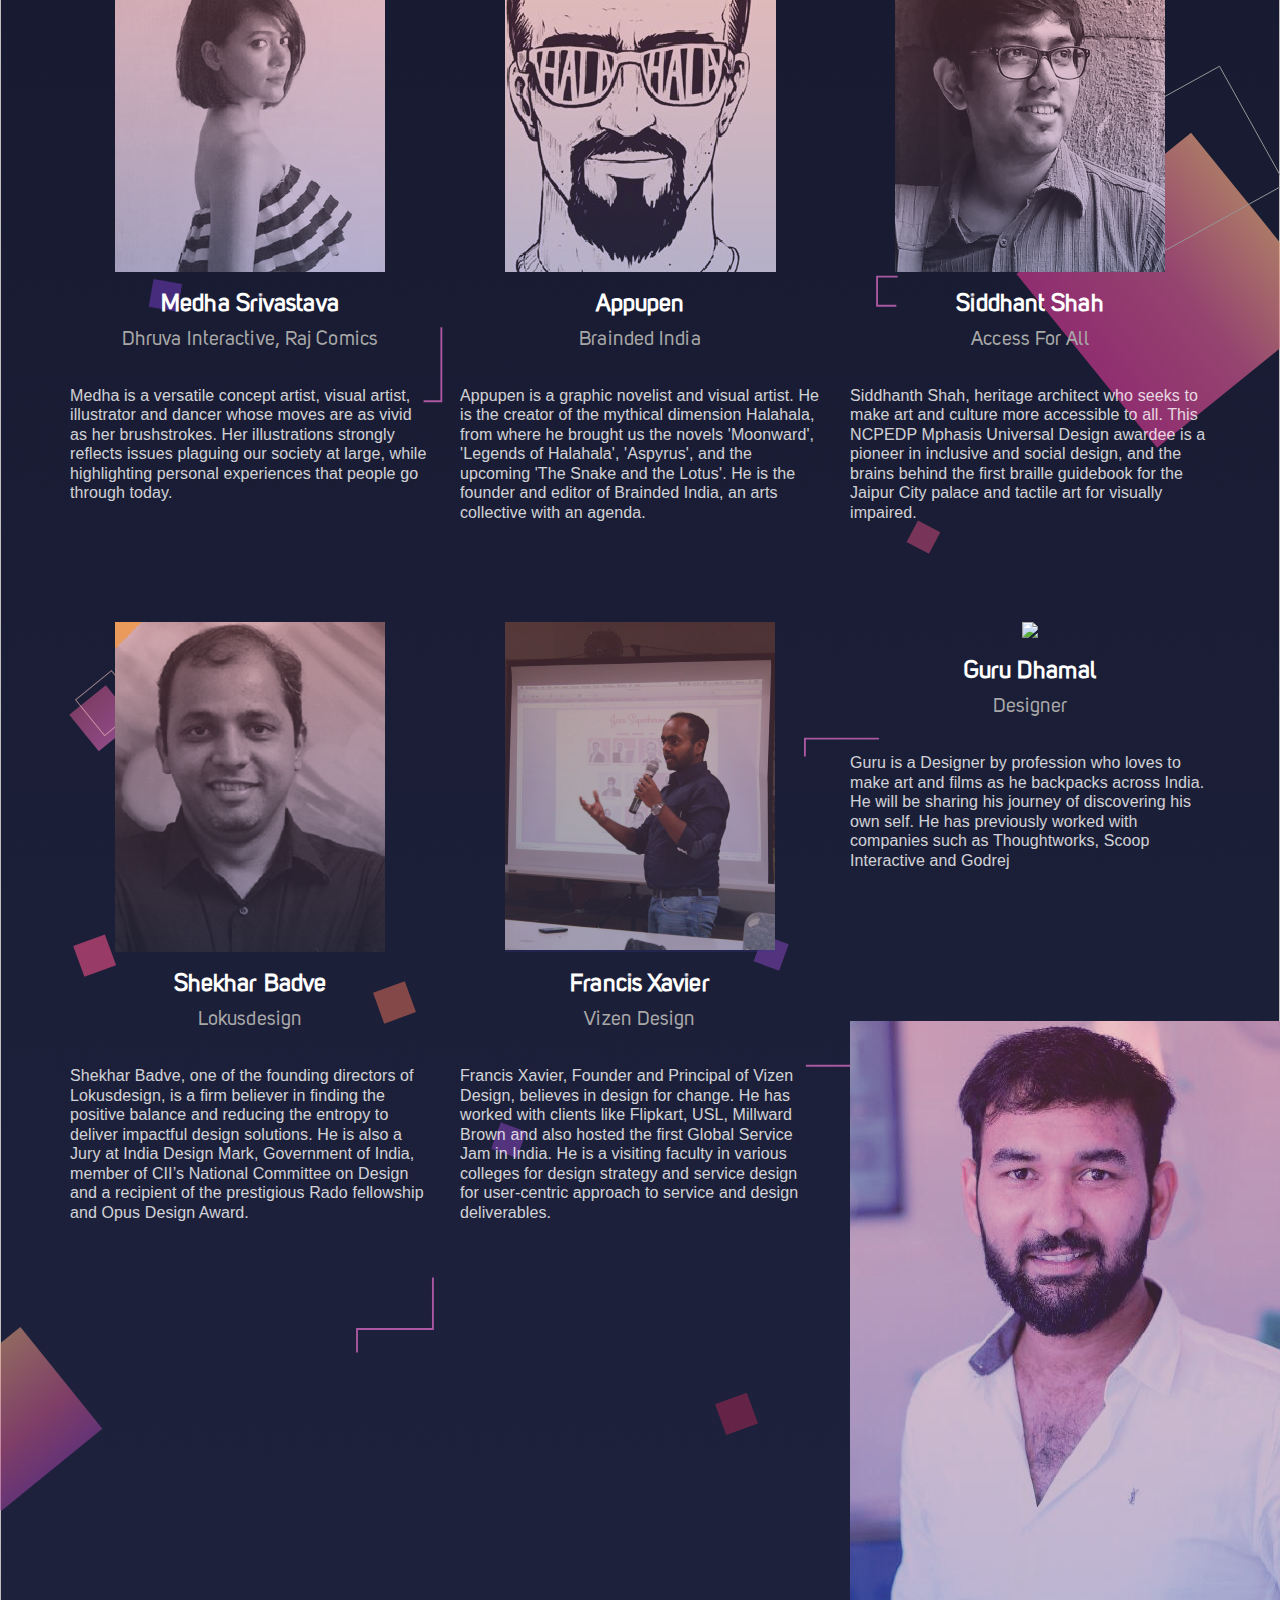
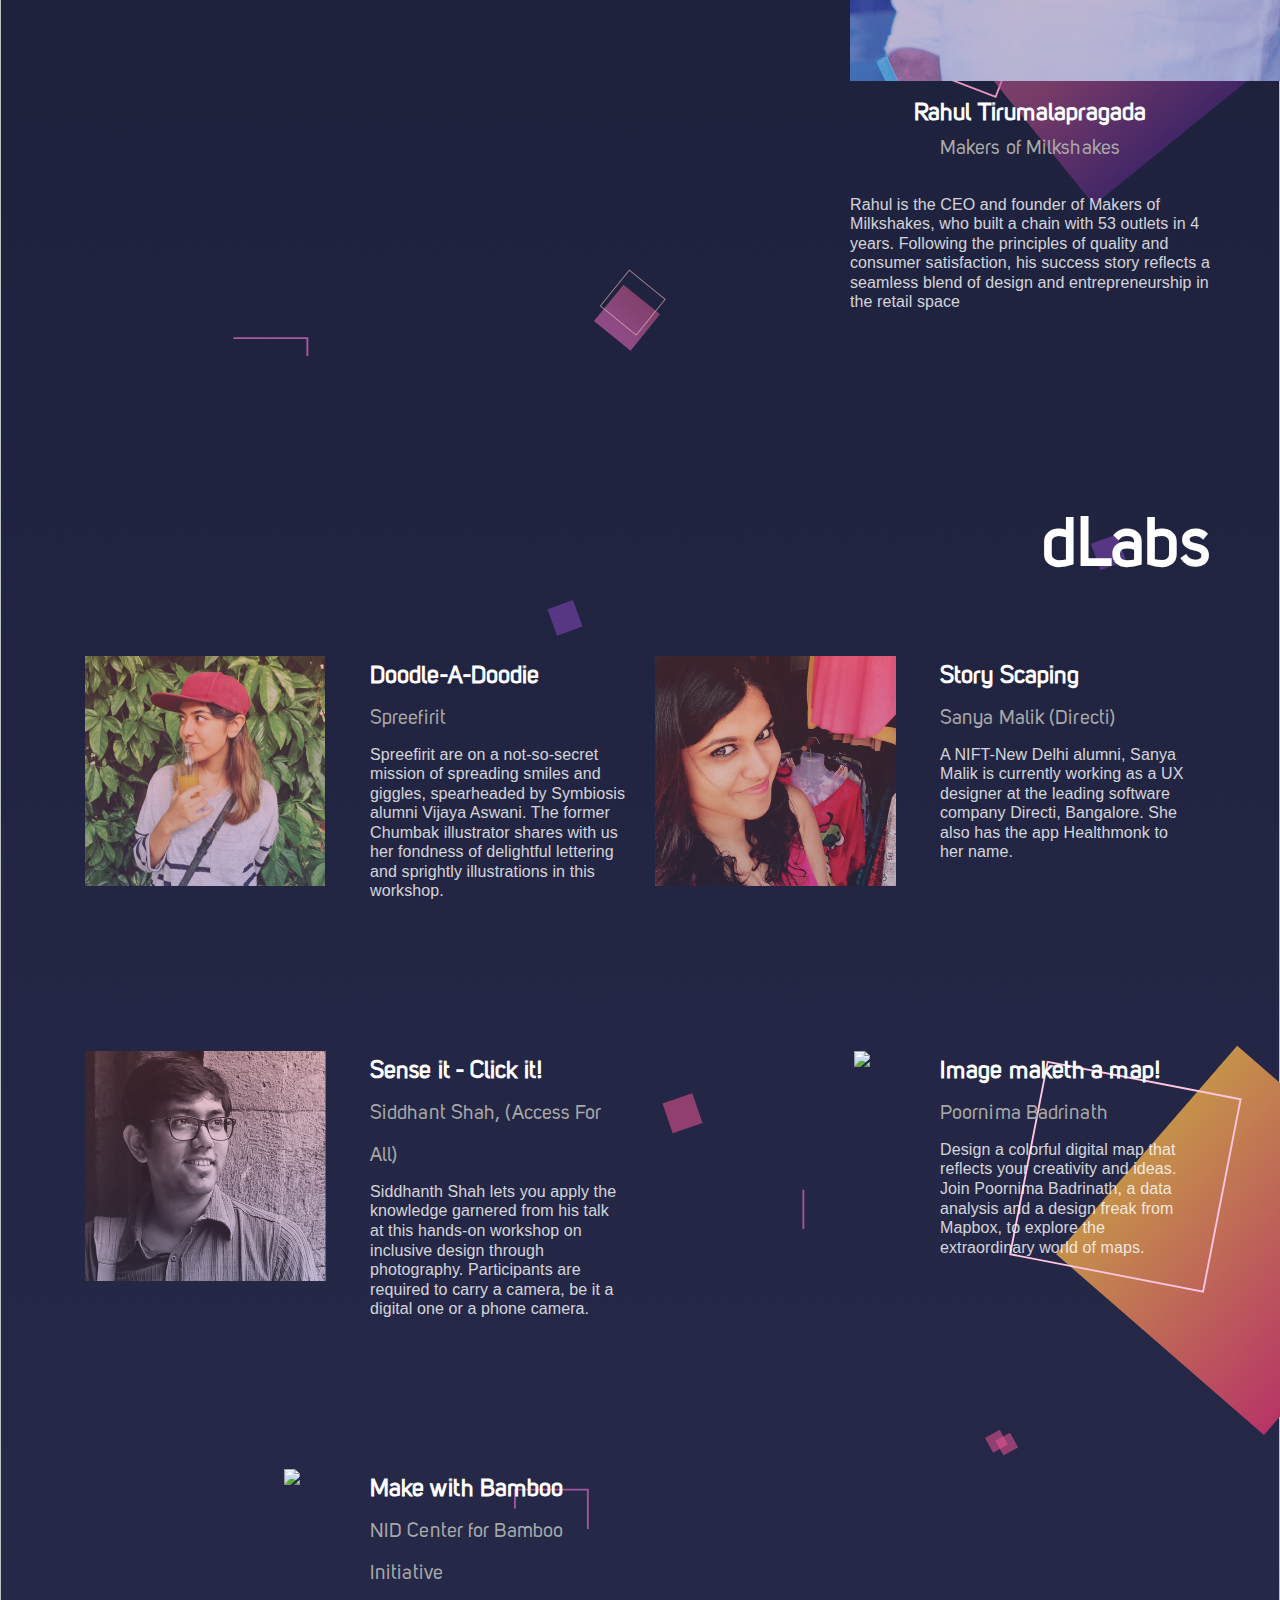
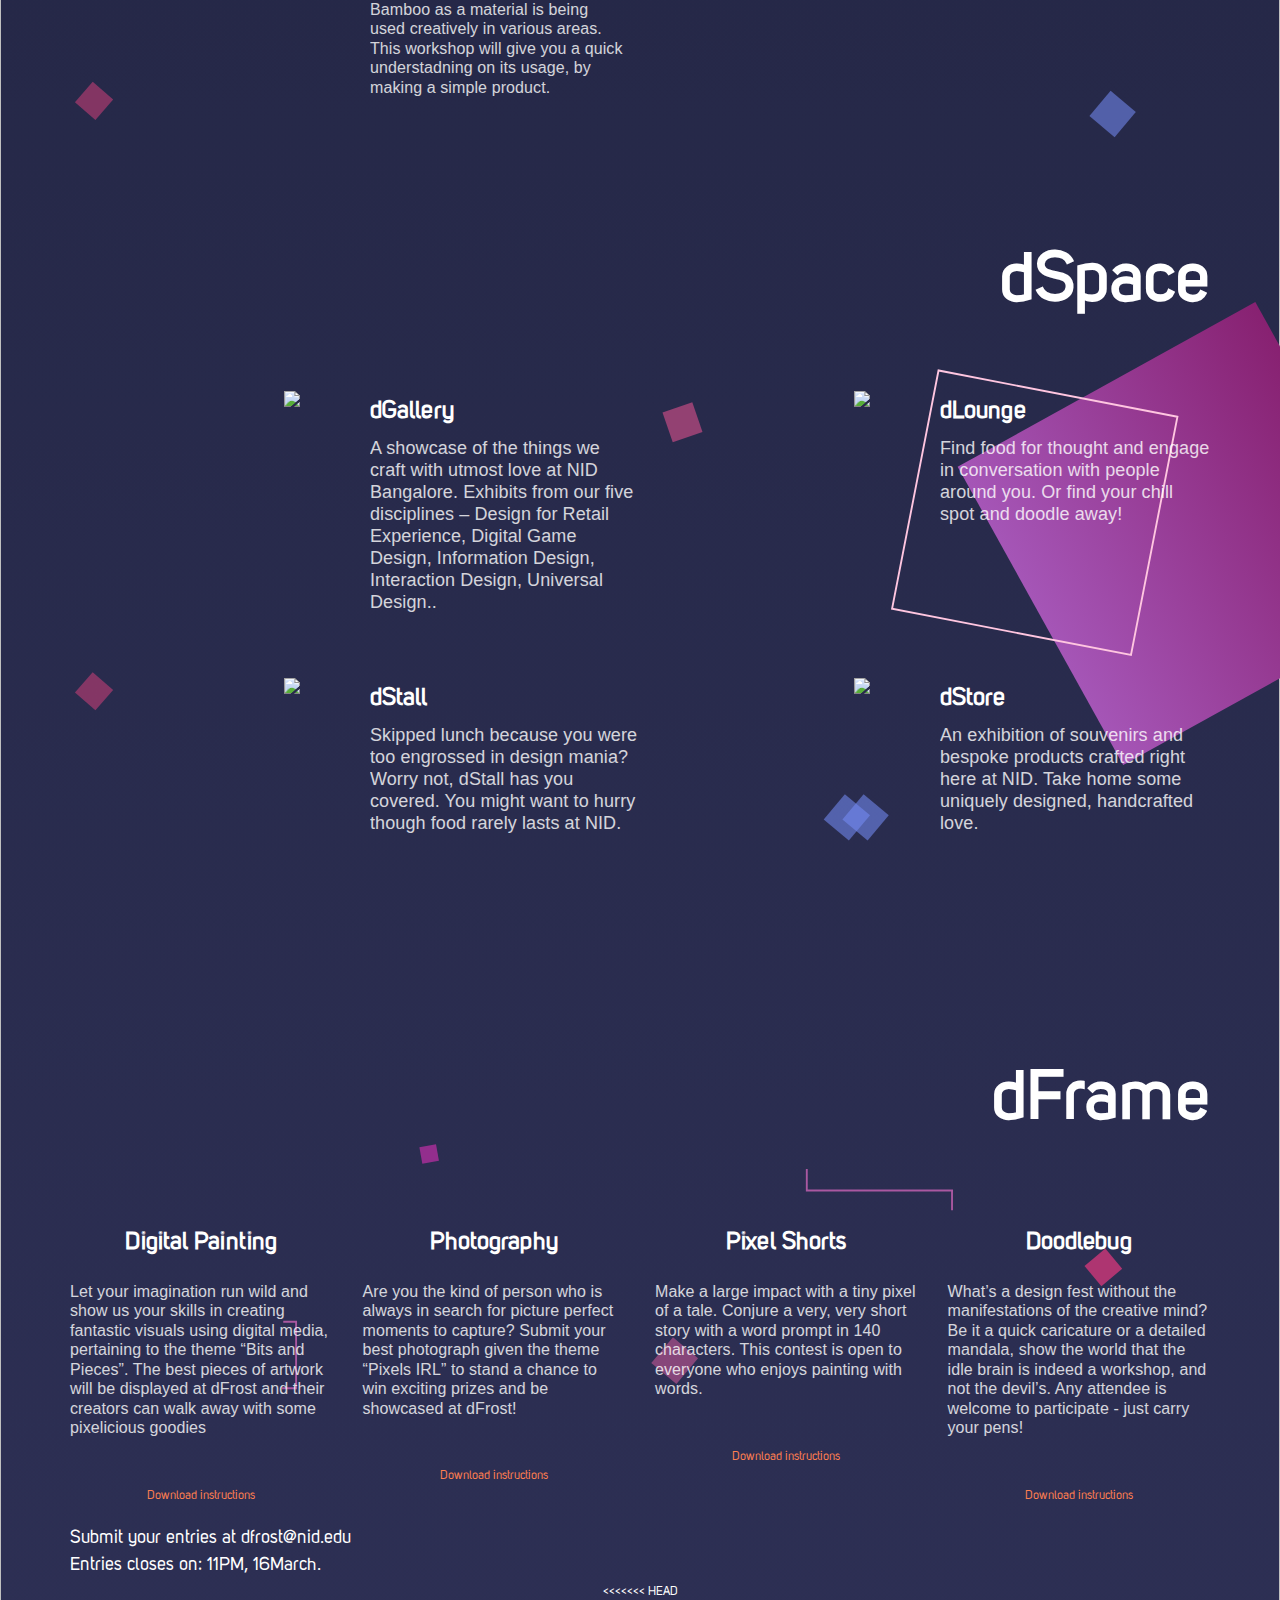
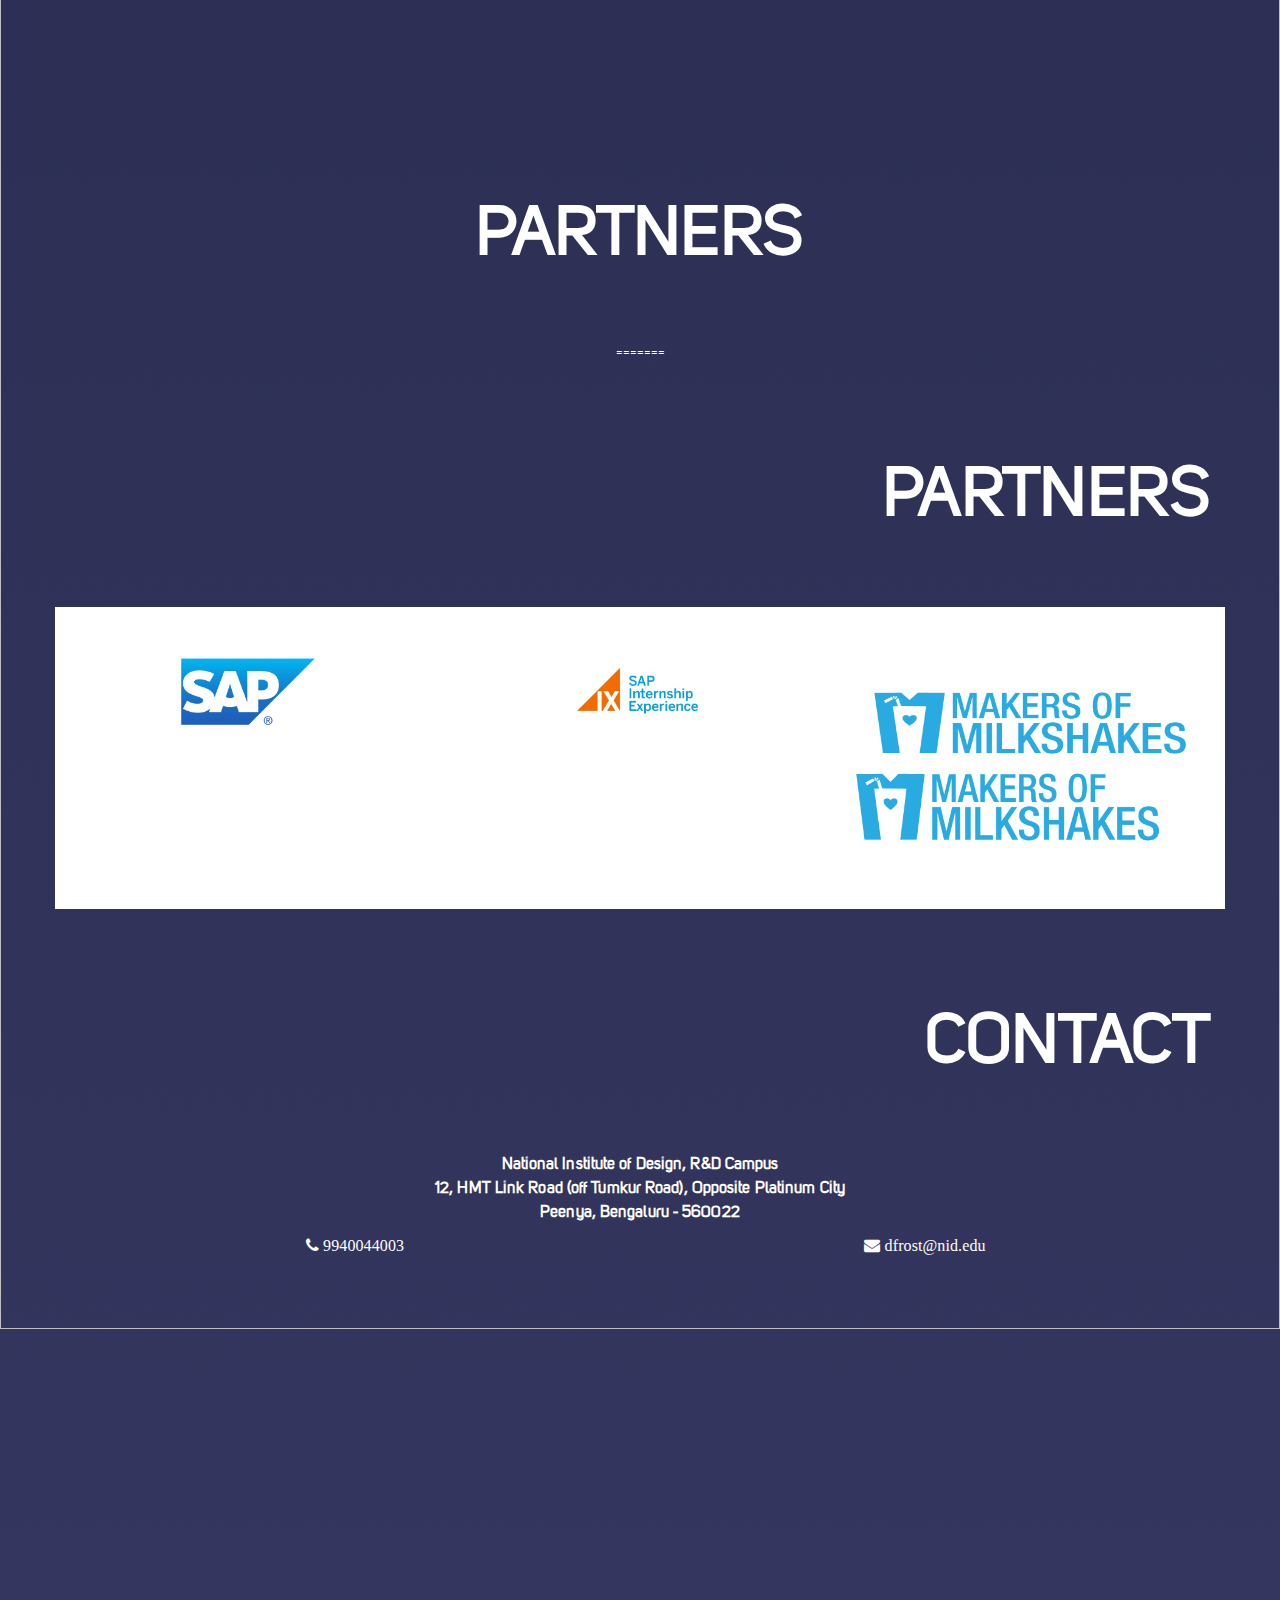
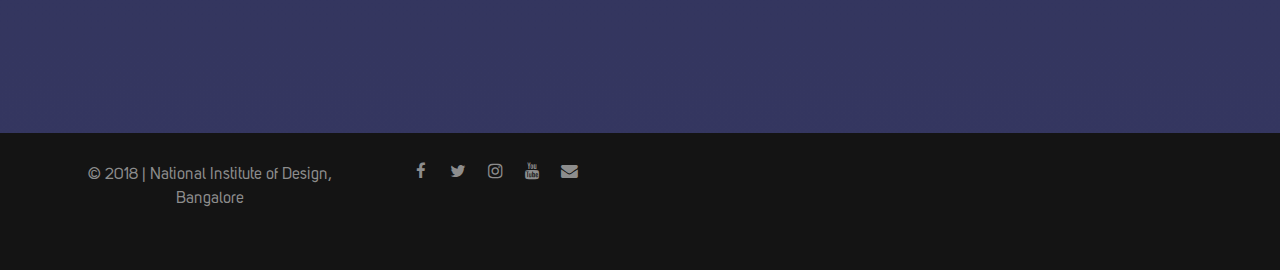
==== commit 9d893252: "Merge branch 'master' of https://github.com/dfrostNid/Dfrost-18-Main" ====
--- a/index.html
+++ b/index.html
@@ -310,9 +310,9 @@
                 
             </div>
             <div class="col-lg-3 col-sm-6 col-xs-12" align="center">
-                <p class="title">Futuristic Map Design</p>
-                  <p class="sub-title">Mapbox Team, Bangalore</p>
-                  <p class="table-content">Create a futuristic map style by using custom icons, type and colors in this hands-on workshop on Mapbox Studio(Laptops required).</p>
+                <p class="title">Image maketh a map!</p>
+                  <p class="sub-title">Poornima Badrinath</p>
+                  <p class="table-content">Design a colorful digital map that reflects your creativity and ideas. Join Poornima Badrinath, a data analysis and a design freak from Mapbox, to explore the extraordinary world of maps.</p>
             </div>
             </div>
     
@@ -450,10 +450,16 @@
 
     
 <section id="partners" class="content-section text-center">
+<<<<<<< HEAD
+      <div class="container">
+        <div class="row" style="margin-top: 100px" >
+            <p class="main-heading-center">PARTNERS</p><br>
+=======
       <div class="container"> 
         <p class="main-heading-right">PARTNERS</p><br>
       </div>
         <div class="partner-white">            
+>>>>>>> 8a192bdc05138380b2ced4164fcaa0dfe8f0e89d
          <!-- <div class="col-lg-12 text-center">
               <p class="intro-text">some text</p>
               <br>
@@ -472,7 +478,11 @@
             
           <div class="col-lg-4 text-center partner-content" >
               <!--<h3>Makers of Milkshakes</h3>-->
+<<<<<<< HEAD
+              <img src="img/partner/MOM.png" style="width:320px;height:64px;">
+=======
               <img src="img/partner/MOM.png" style="height: 70px; ">
+>>>>>>> 8a192bdc05138380b2ced4164fcaa0dfe8f0e89d
           </div>
             
         </div>
--- a/css/main.css
+++ b/css/main.css
@@ -294,6 +294,8 @@
     
 }
 
+
+
 @media only screen and (max-width: 992px) {
     .main-heading{
         text-align: center;
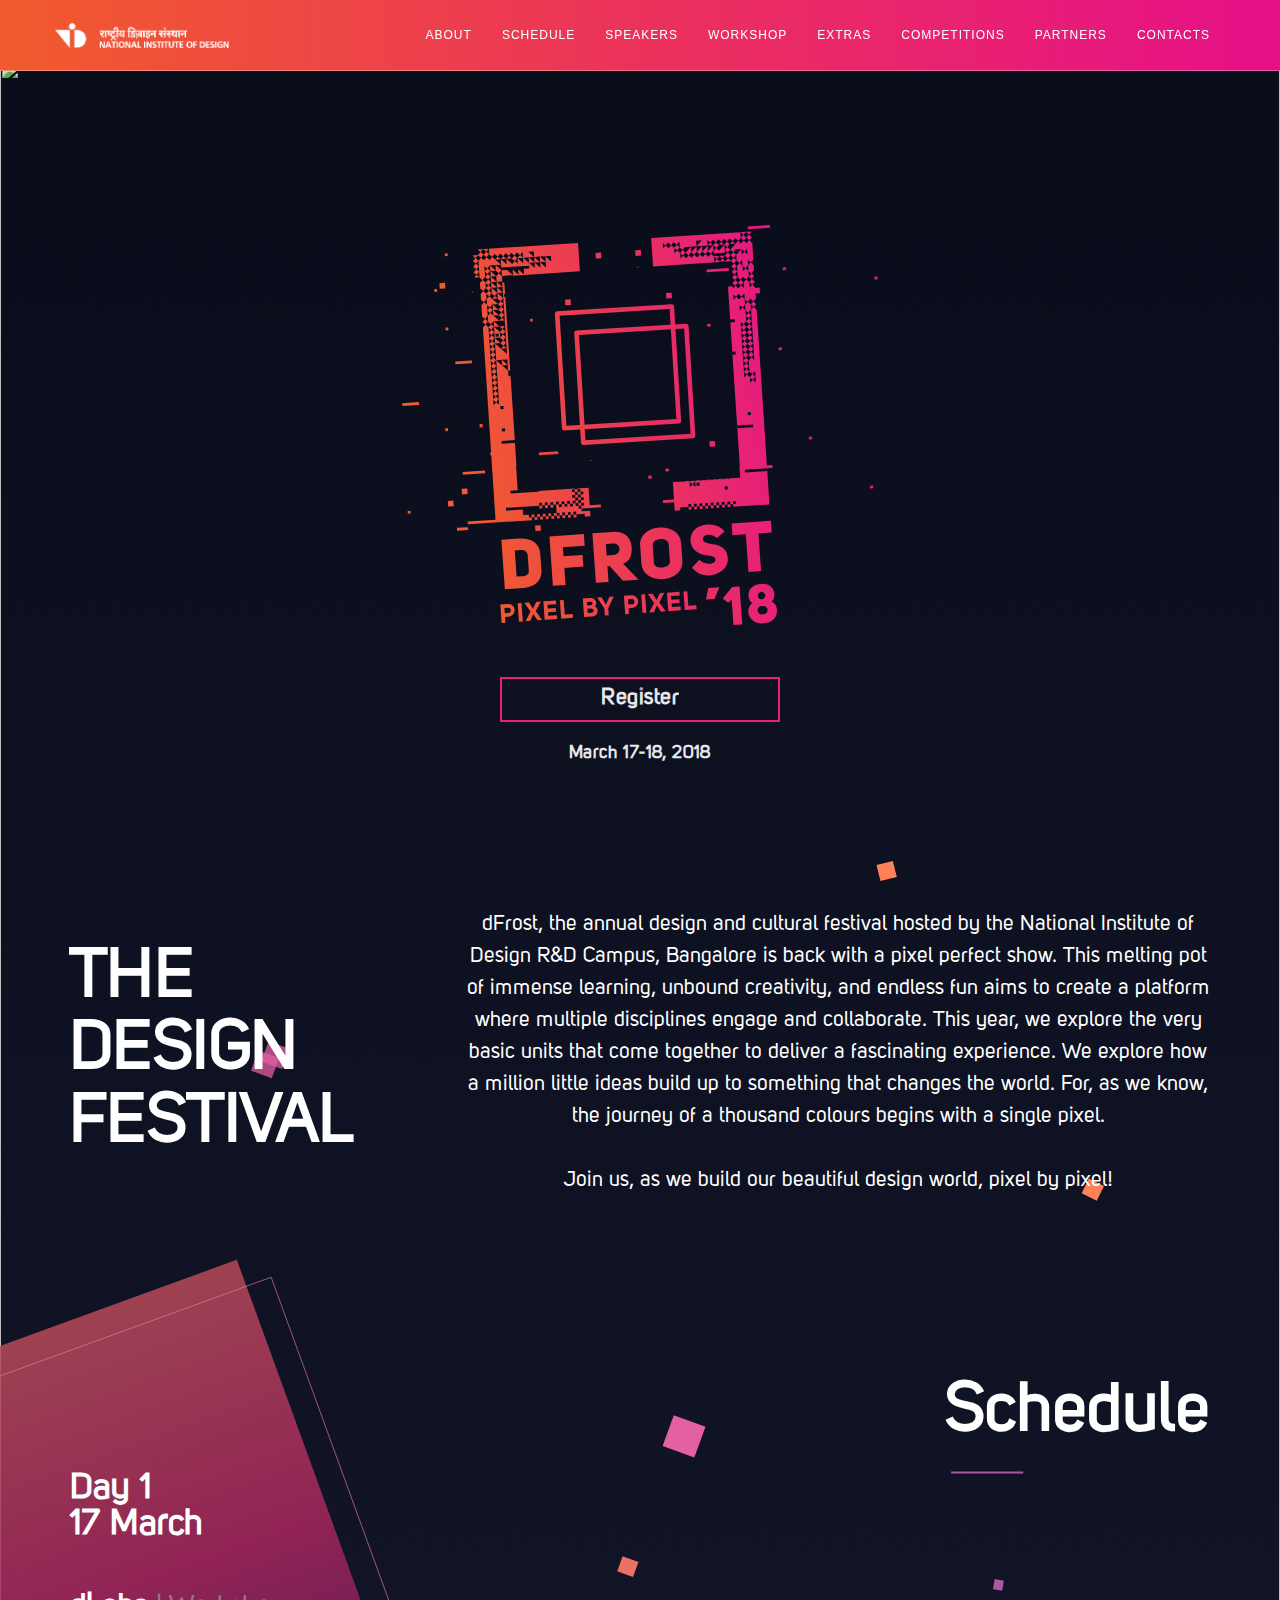
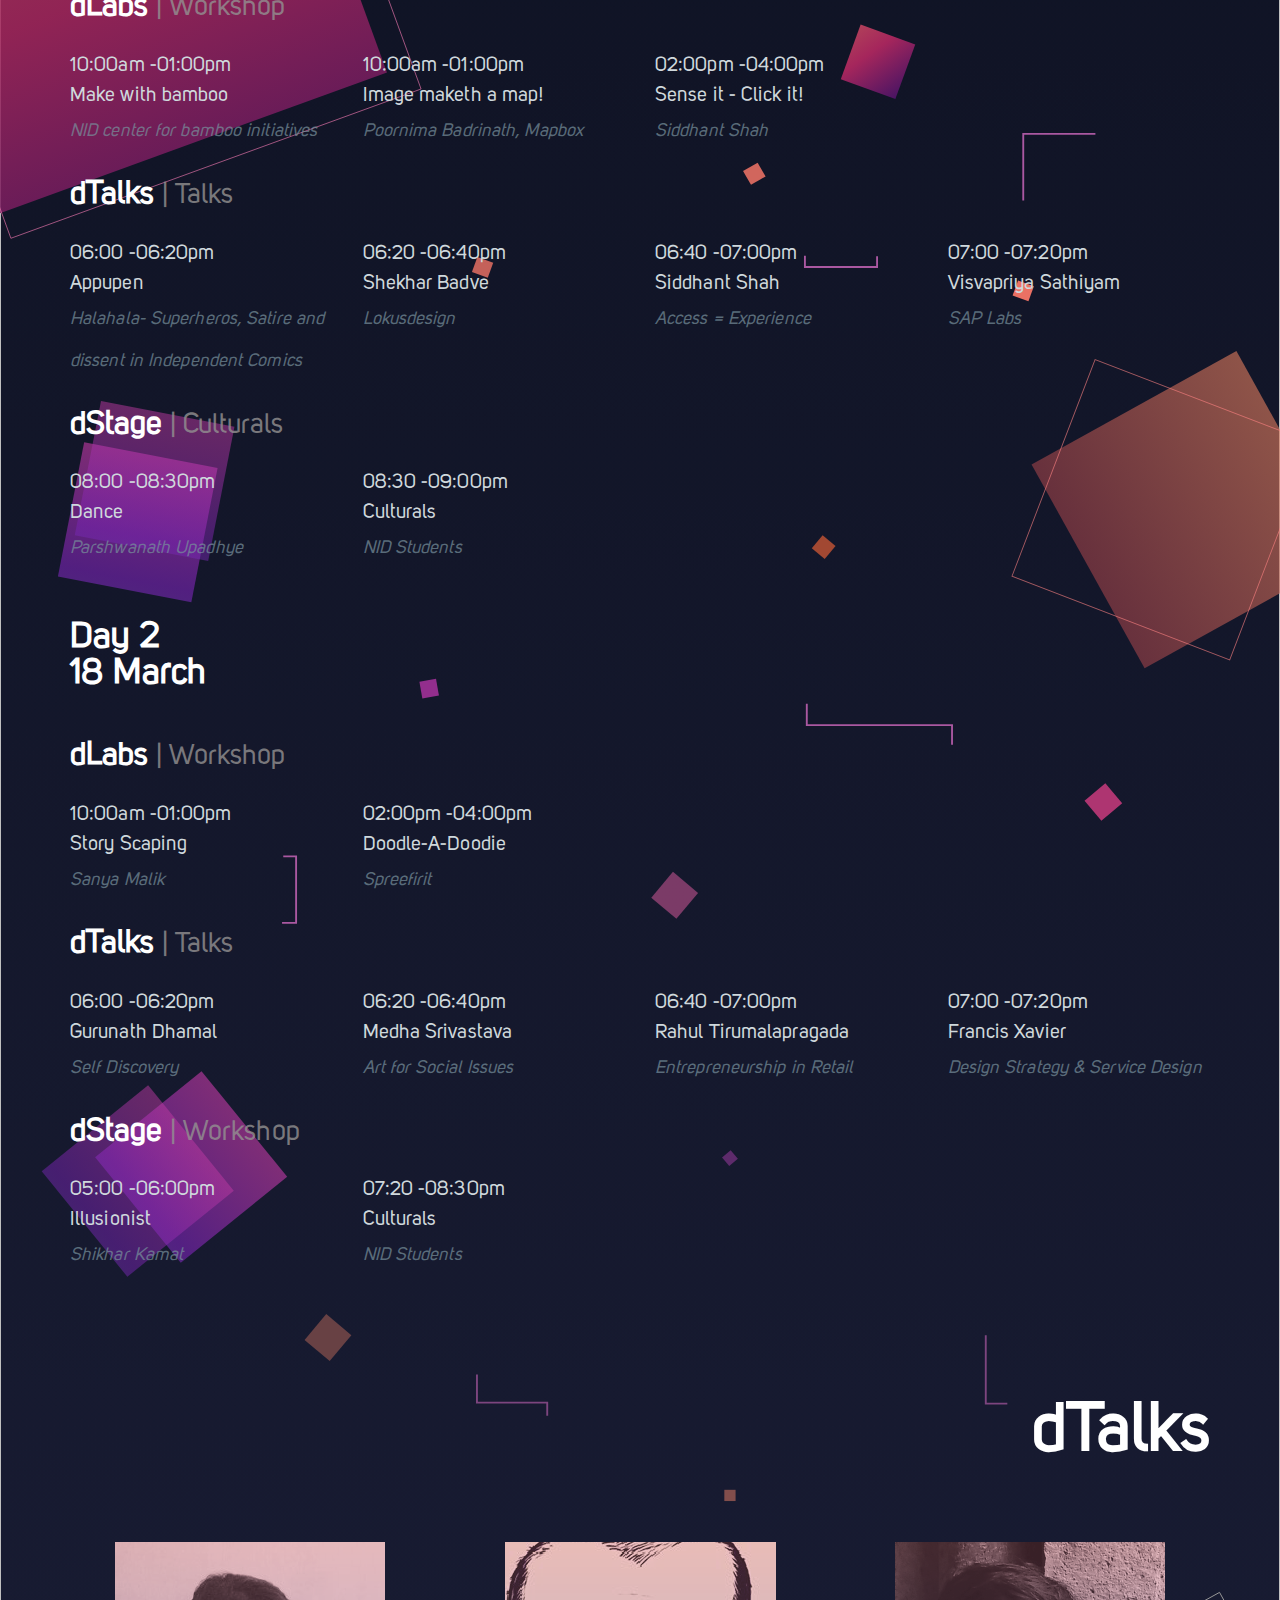
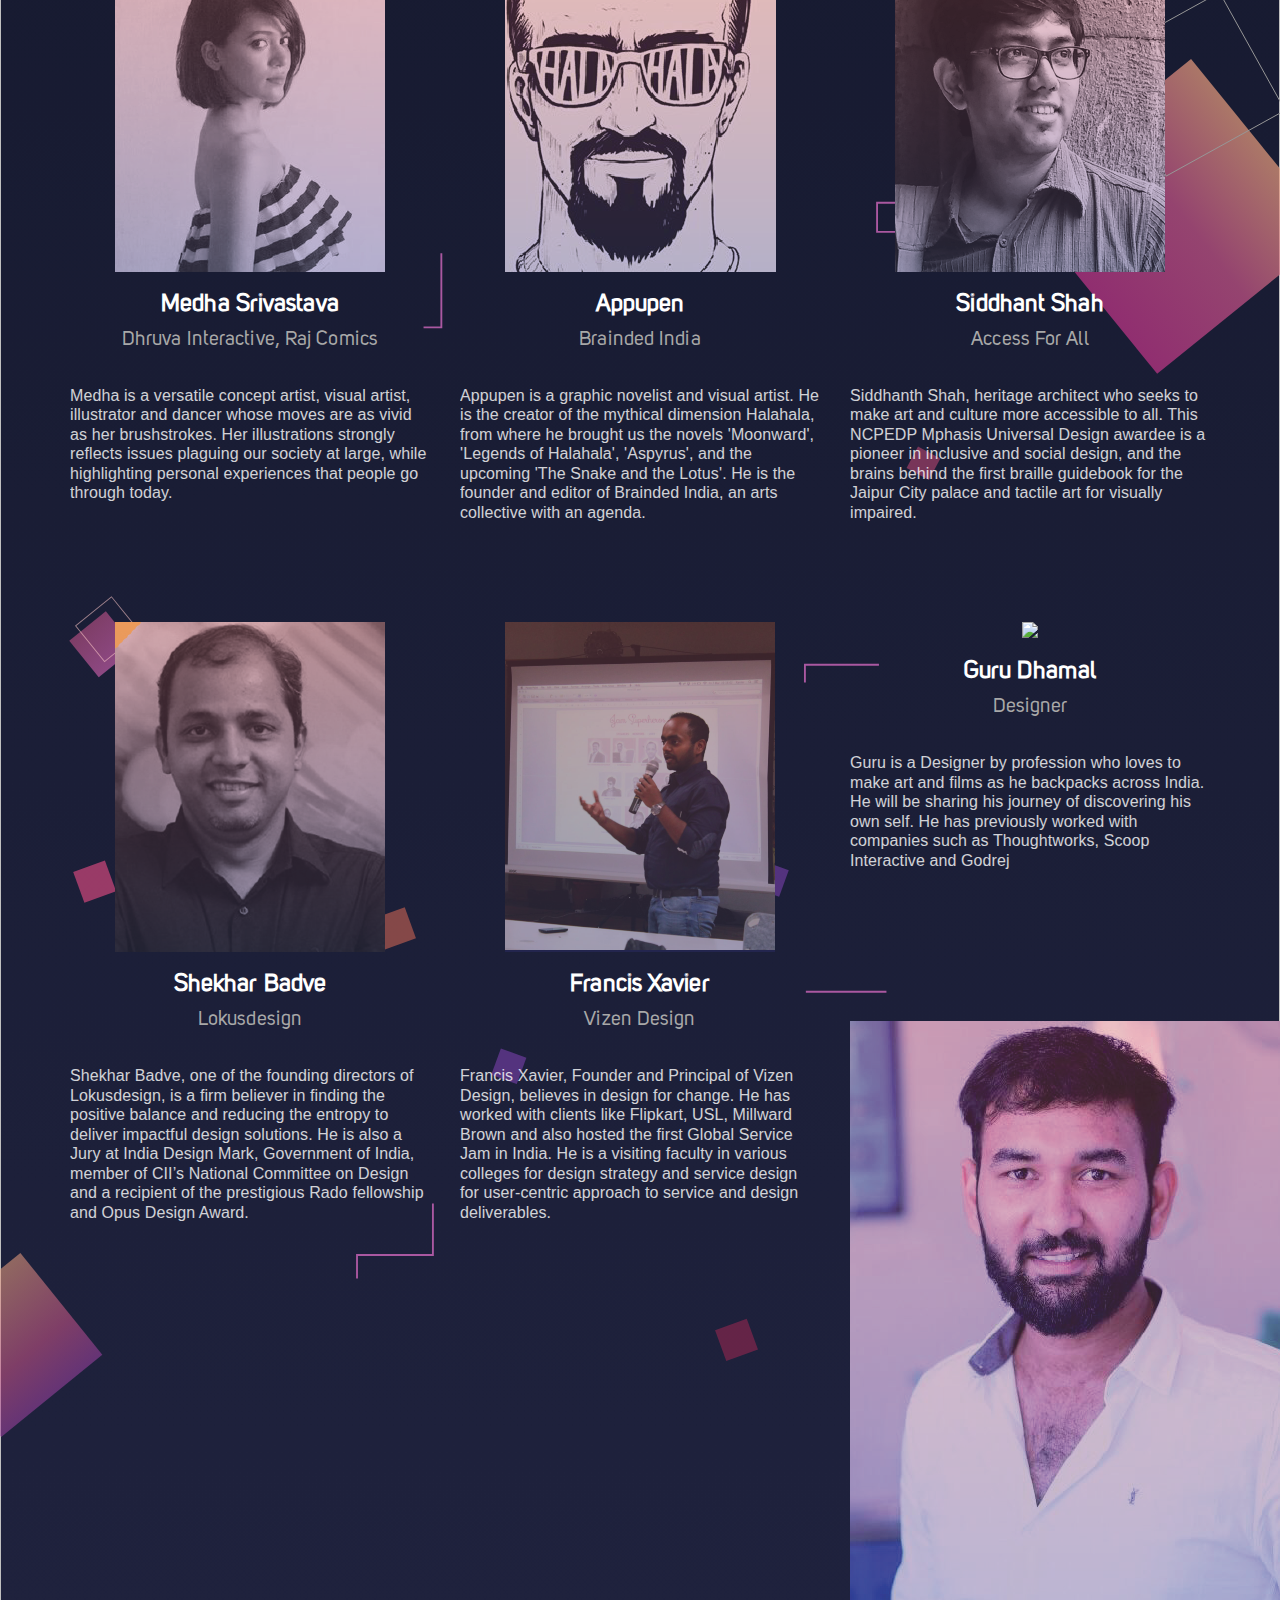
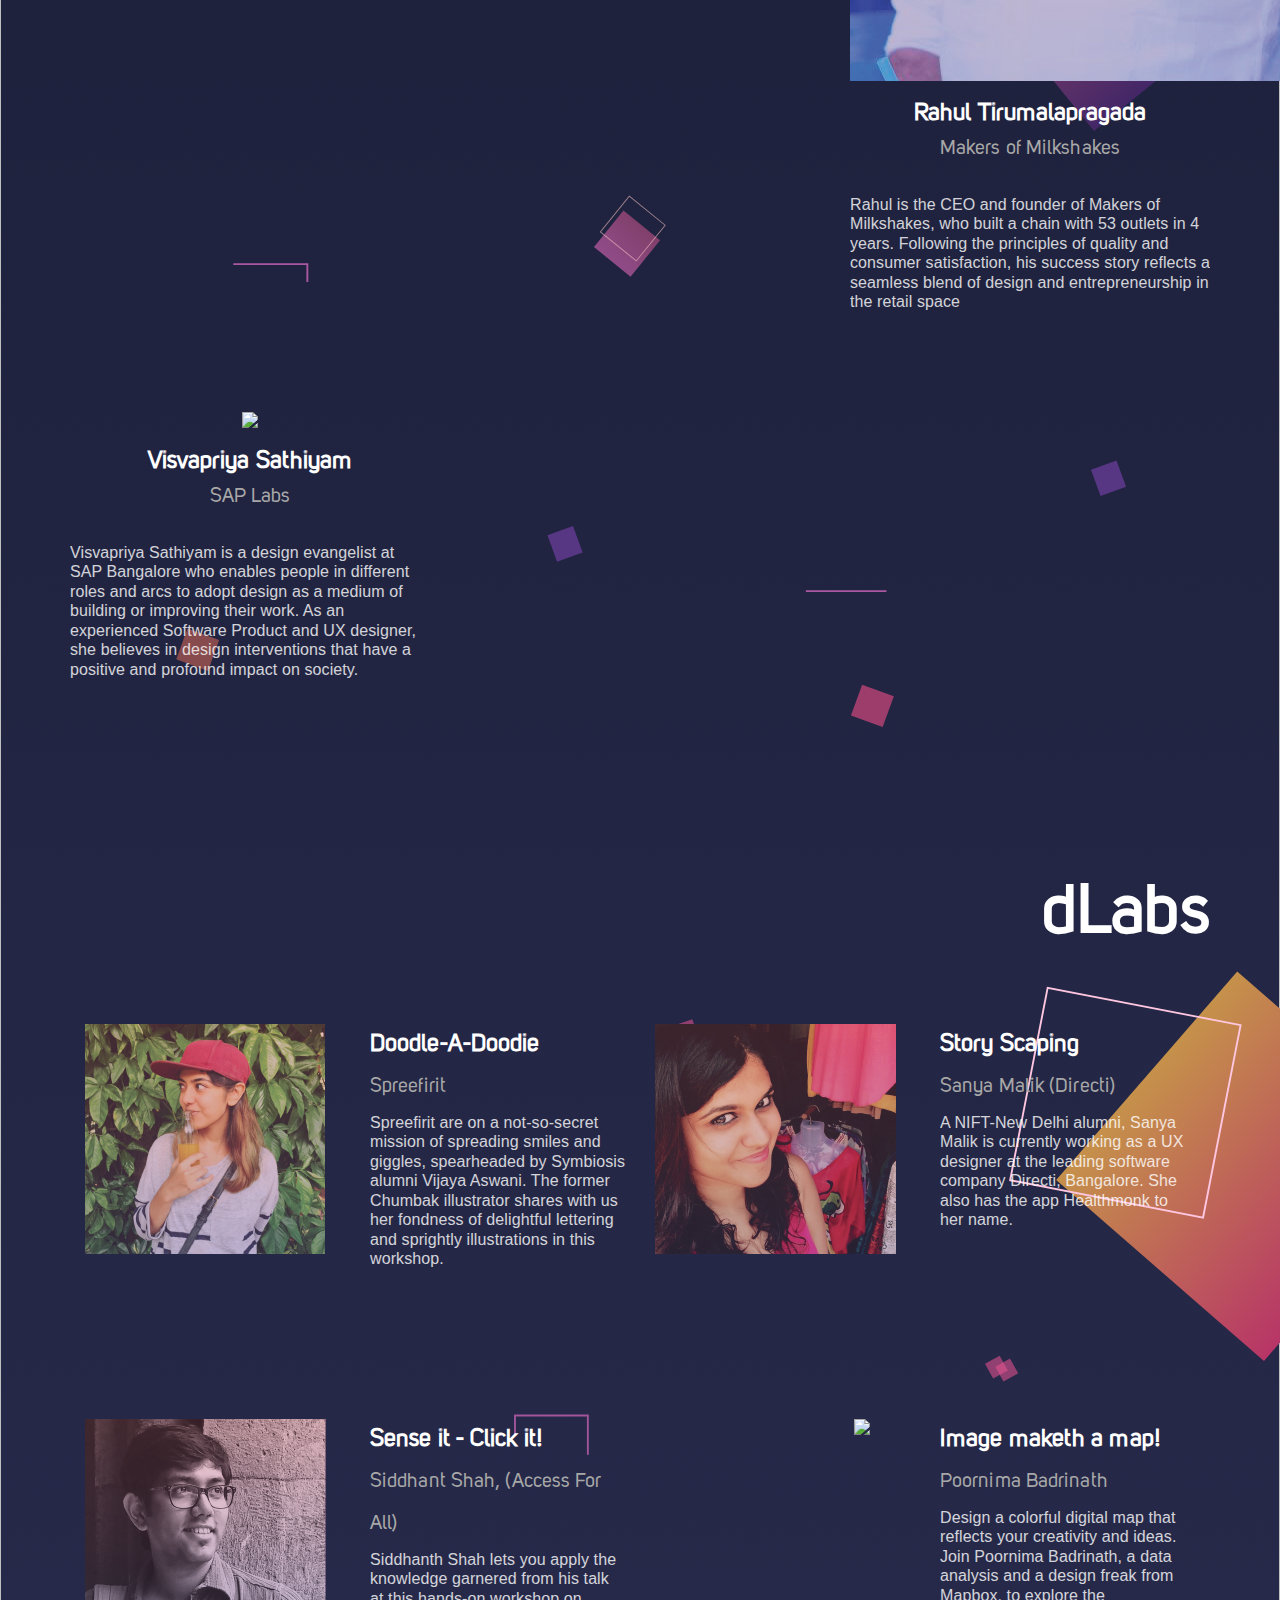
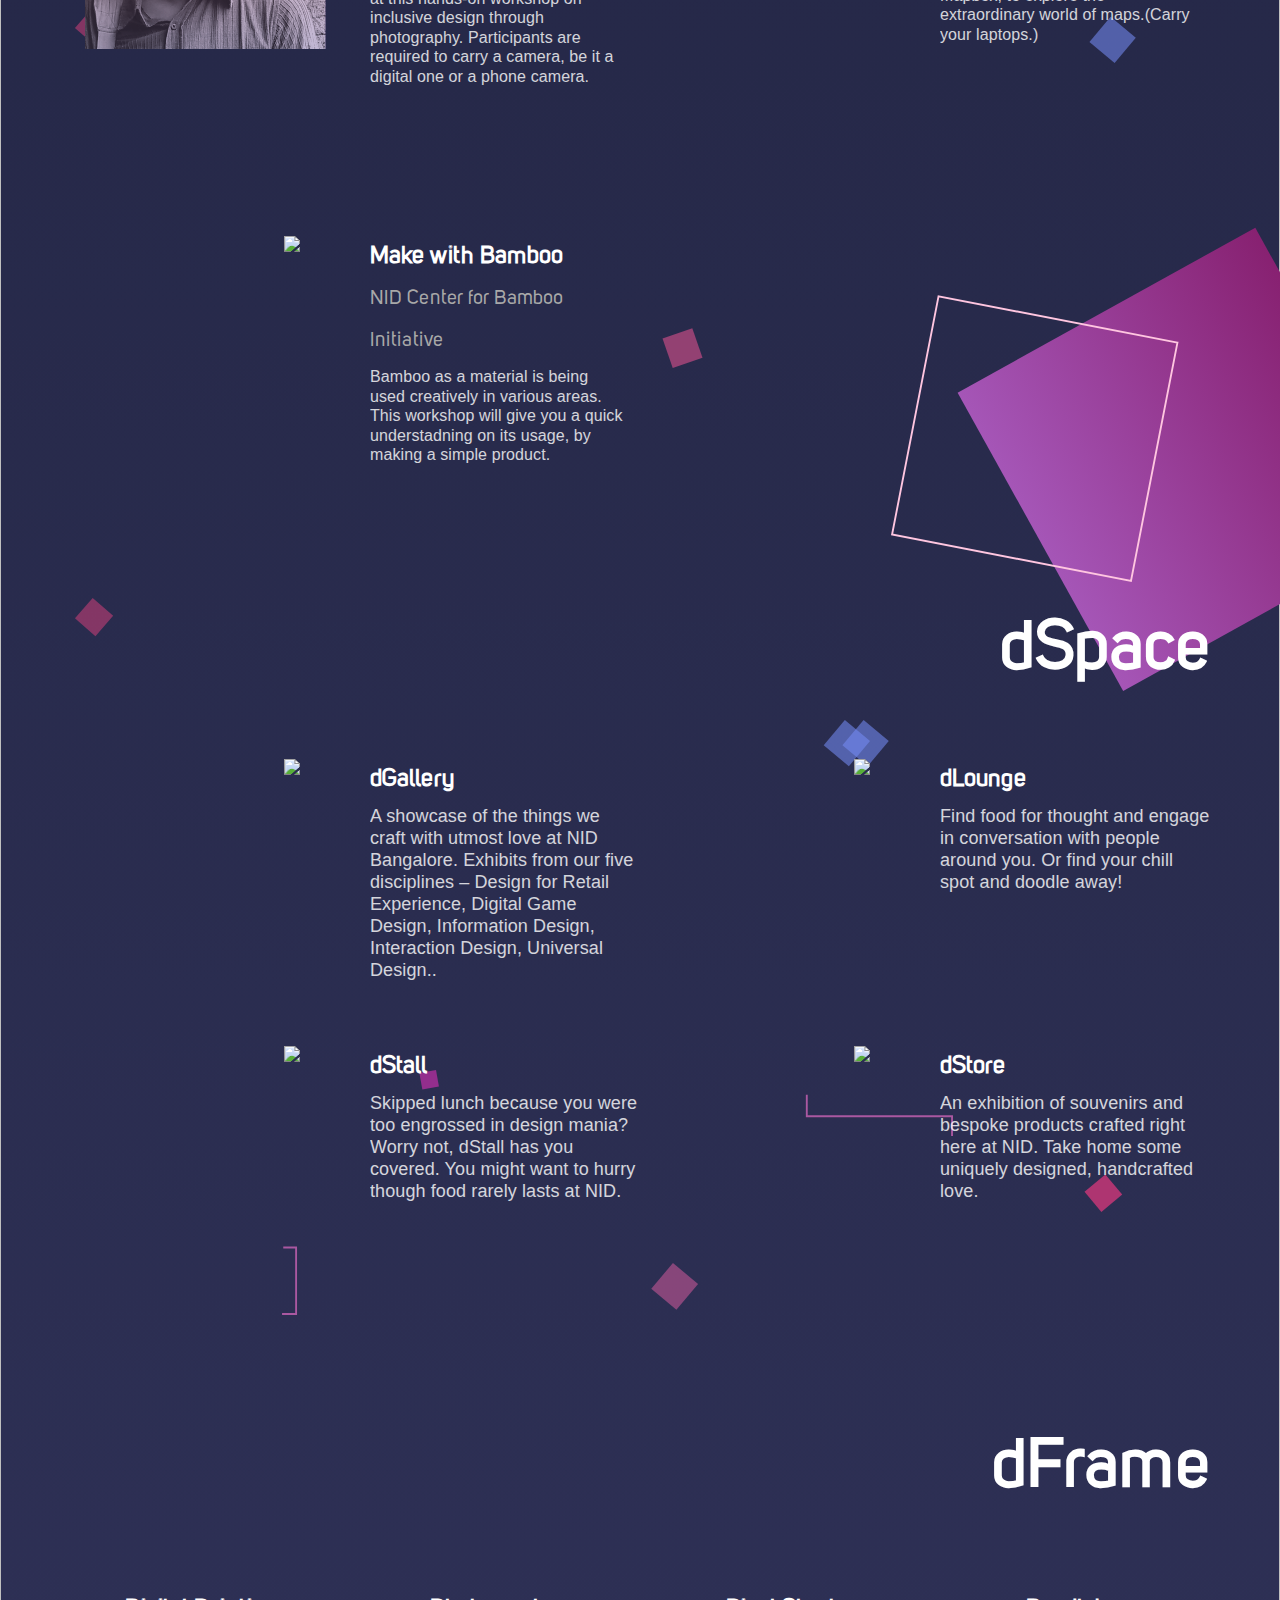
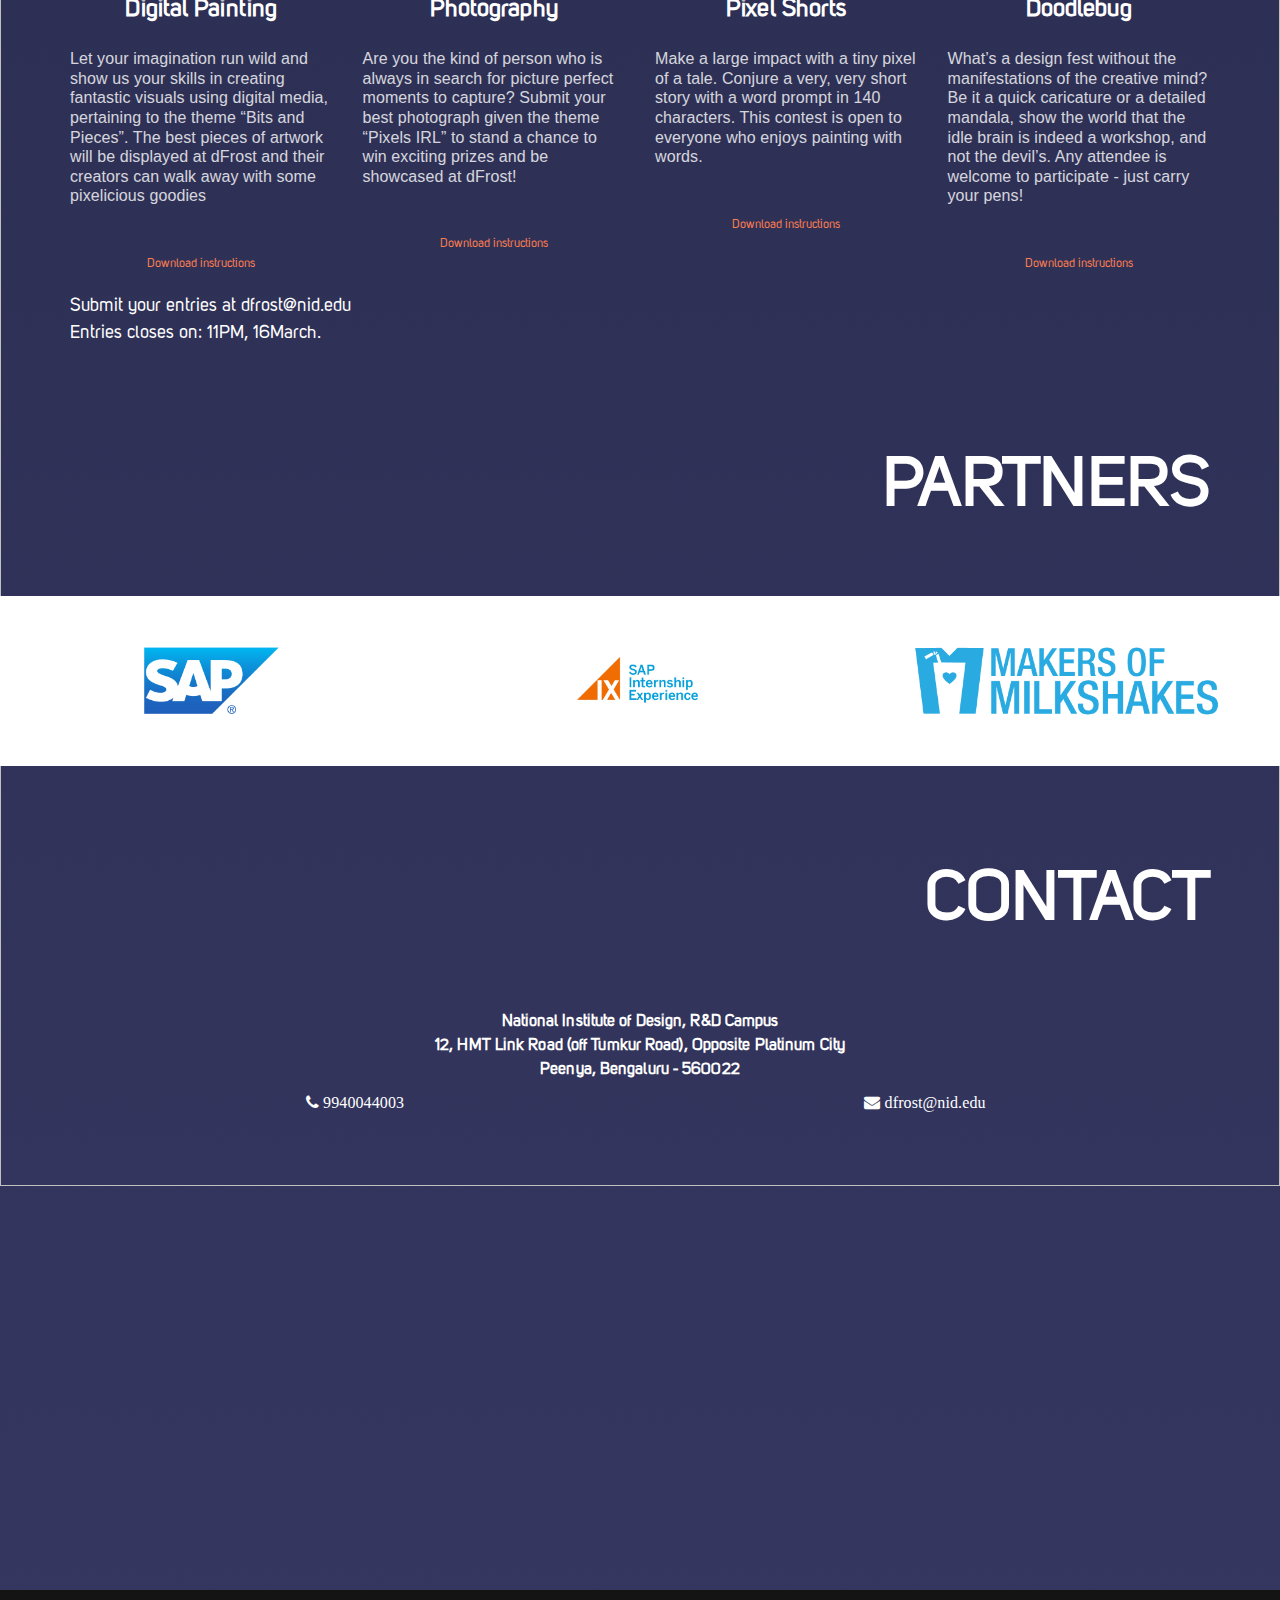
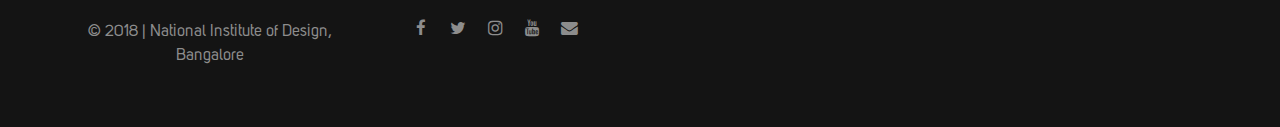
==== commit d4092d3b: "final changes" ====
--- a/index.html
+++ b/index.html
@@ -128,11 +128,13 @@
               <p class="days" style="margin-top: 0px;">Day 1 <br>17 March </p><br>
               <div class="table-heading">dLabs<span class="table-side-heading"> | Workshop</span></div>
                  <div class="row margin-table-btm " style="position: relative" >
-                     <div class="table-content col-sm-3" align ="left">10:00am -01:00pm<br>Cartography<br><span class="light">Mapbox</span></div>
+                    <div class="table-content col-sm-3" align ="left">10:00am -01:00pm<br>Make with bamboo<br><span class="light">NID center for bamboo initiatives</span></div>
+
+                     <div class="table-content col-sm-3" align ="left">10:00am -01:00pm<br>Image maketh a map!<br><span class="light">Poornima Badrinath, Mapbox</span></div>
            
                      <div class="table-content col-sm-3" align ="left">02:00pm -04:00pm<br>Sense it - Click it!<br><span class="light">Siddhant Shah</span></div>
               
-                     <div class="table-content col-sm-3" align ="left">02:00pm -04:00pm<br>Doodle-A-Doodie<br><span class="light">Spreefirit</span></div>
+                     
         
                   </div>
            
@@ -146,7 +148,7 @@
                     
                      <div class="table-content col-sm-3" align ="left">06:40 -07:00pm<br>Siddhant Shah<br><span class="light">Access = Experience</span></div>
                  
-                     <div class="table-content col-sm-3" align ="left">07:00 -07:20pm<br>SAP<br><span class="light">SAP Labs</span></div>
+                     <div class="table-content col-sm-3" align ="left">07:00 -07:20pm<br>Visvapriya Sathiyam<br><span class="light">SAP Labs</span></div>
                   </div>
 	
         
@@ -165,9 +167,10 @@
               <p class="days">Day 2 <br>18 March </p><br>
               <div class="table-heading margin-table-btm">dLabs<span class="table-side-heading"> | Workshop</span></div>
                  <div class="row" style="position: relative" >
-                     <div class="table-content col-sm-3" align ="left">10:00am -01:00pm<br>Make with bamboo<br><span class="light">NID center for bamboo initiatives</span></div>
-           
-                     <div class="table-content col-sm-3" align ="left">02:00pm -04:00pm<br>Story Scaping<br><span class="light">Sanya Malik</span></div>
+                               
+                     <div class="table-content col-sm-3" align ="left">10:00am -01:00pm<br>Story Scaping<br><span class="light">Sanya Malik</span></div>
+
+                     <div class="table-content col-sm-3" align ="left">02:00pm -04:00pm<br>Doodle-A-Doodie<br><span class="light">Spreefirit</span></div>
                   </div>
            
 
@@ -253,6 +256,12 @@
               <p class="title">Rahul Tirumalapragada</p>
               <p class="sub-title">Makers of Milkshakes</p>
               <p class="table-content">Rahul is the CEO and founder of Makers of Milkshakes, who built a chain with 53 outlets in 4 years. Following the principles of quality and consumer satisfaction, his success story reflects a seamless blend of design and entrepreneurship in the retail space </p>              
+            </div>
+            <div class="col-lg-4 col-xs-12 margin-btm" align="text-center">
+              <img src="img/speakers/dtalks-sap.png" class="img-rect">
+              <p class="title">Visvapriya Sathiyam</p>
+              <p class="sub-title">SAP Labs</p>
+              <p class="table-content">Visvapriya Sathiyam is a design evangelist at SAP Bangalore who enables people in different roles and arcs to adopt design as a medium of building or improving their work. As an experienced Software Product and UX designer, she believes in design interventions that have a positive and profound impact on society.</p>              
             </div>
             
           </div>        
@@ -312,7 +321,7 @@
             <div class="col-lg-3 col-sm-6 col-xs-12" align="center">
                 <p class="title">Image maketh a map!</p>
                   <p class="sub-title">Poornima Badrinath</p>
-                  <p class="table-content">Design a colorful digital map that reflects your creativity and ideas. Join Poornima Badrinath, a data analysis and a design freak from Mapbox, to explore the extraordinary world of maps.</p>
+                  <p class="table-content">Design a colorful digital map that reflects your creativity and ideas. Join Poornima Badrinath, a data analysis and a design freak from Mapbox, to explore the extraordinary world of maps.(Carry your laptops.)</p>
             </div>
             </div>
     
@@ -449,17 +458,12 @@
     </section>
 
     
+    
 <section id="partners" class="content-section text-center">
-<<<<<<< HEAD
-      <div class="container">
-        <div class="row" style="margin-top: 100px" >
-            <p class="main-heading-center">PARTNERS</p><br>
-=======
       <div class="container"> 
         <p class="main-heading-right">PARTNERS</p><br>
       </div>
         <div class="partner-white">            
->>>>>>> 8a192bdc05138380b2ced4164fcaa0dfe8f0e89d
          <!-- <div class="col-lg-12 text-center">
               <p class="intro-text">some text</p>
               <br>
@@ -478,16 +482,14 @@
             
           <div class="col-lg-4 text-center partner-content" >
               <!--<h3>Makers of Milkshakes</h3>-->
-<<<<<<< HEAD
-              <img src="img/partner/MOM.png" style="width:320px;height:64px;">
-=======
               <img src="img/partner/MOM.png" style="height: 70px; ">
->>>>>>> 8a192bdc05138380b2ced4164fcaa0dfe8f0e89d
           </div>
             
         </div>
     <!--   </div> -->
     </section> 
+             
+
              
 
 
